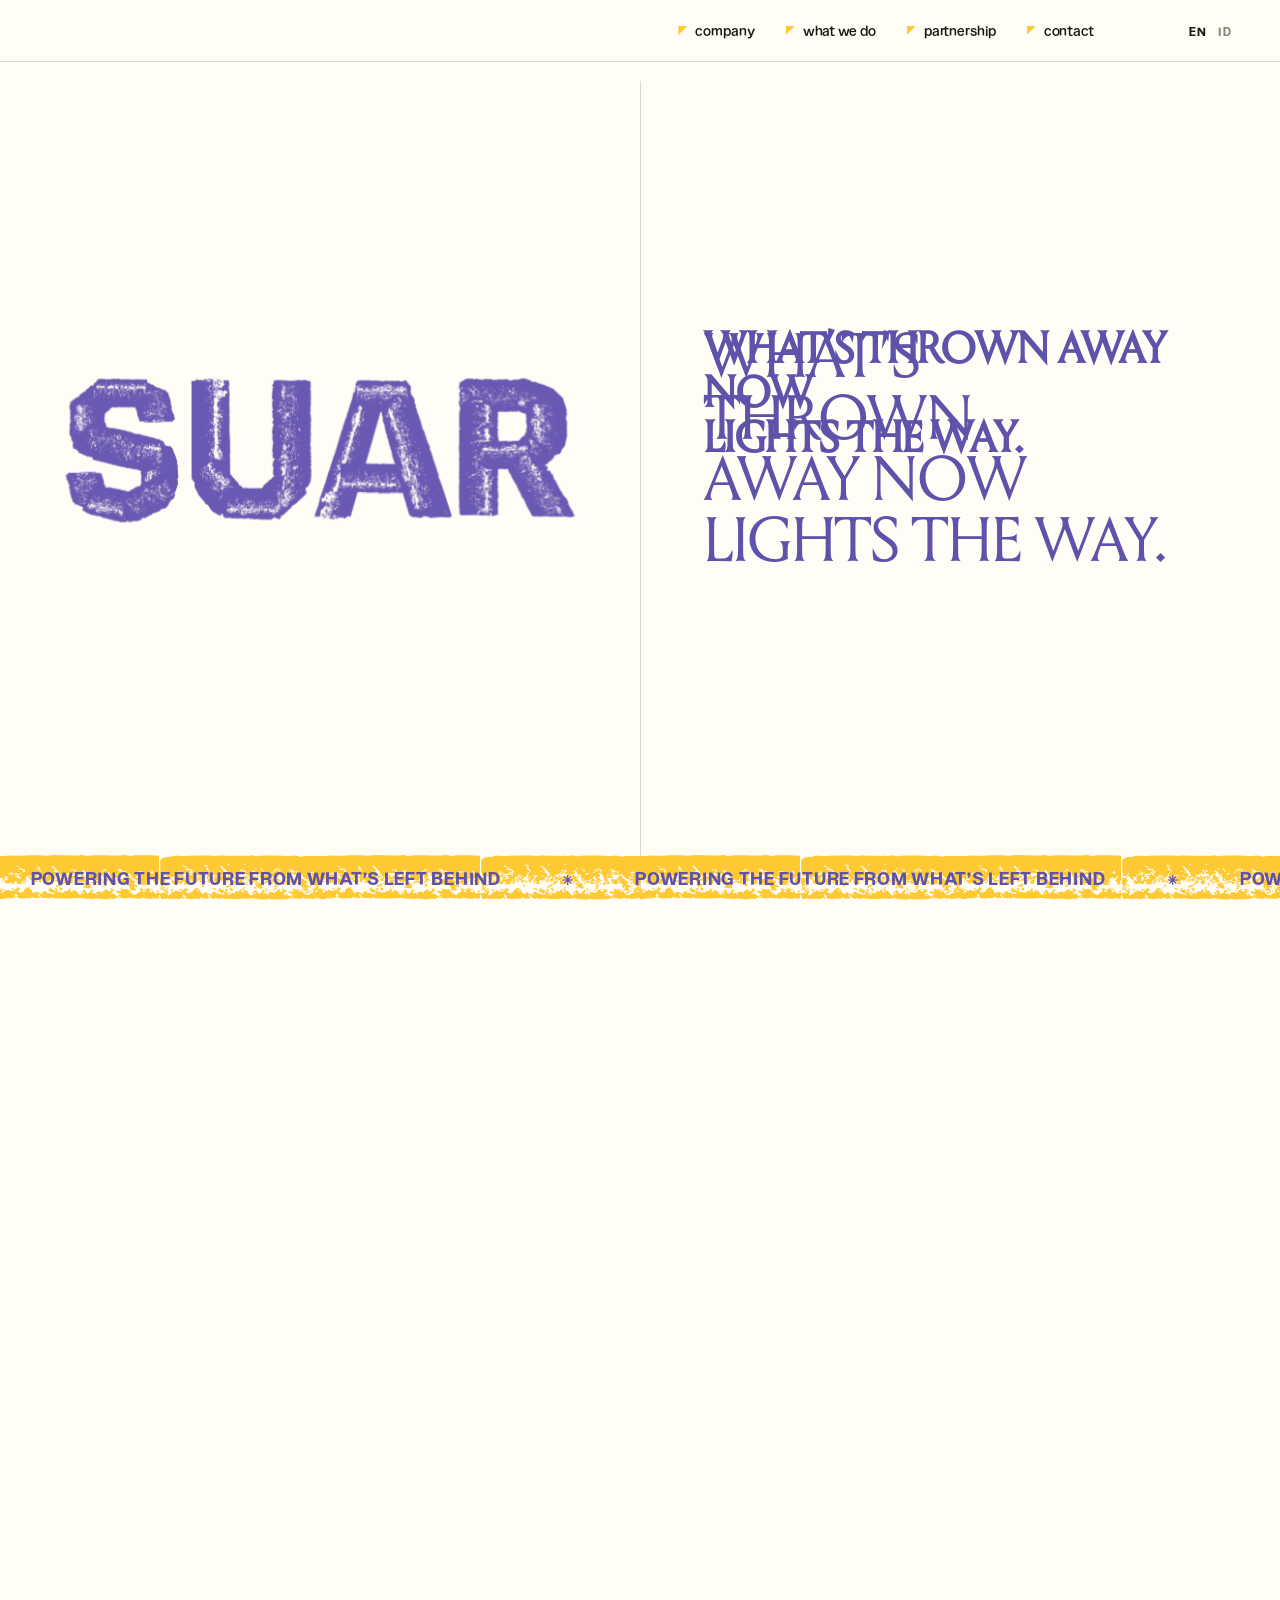
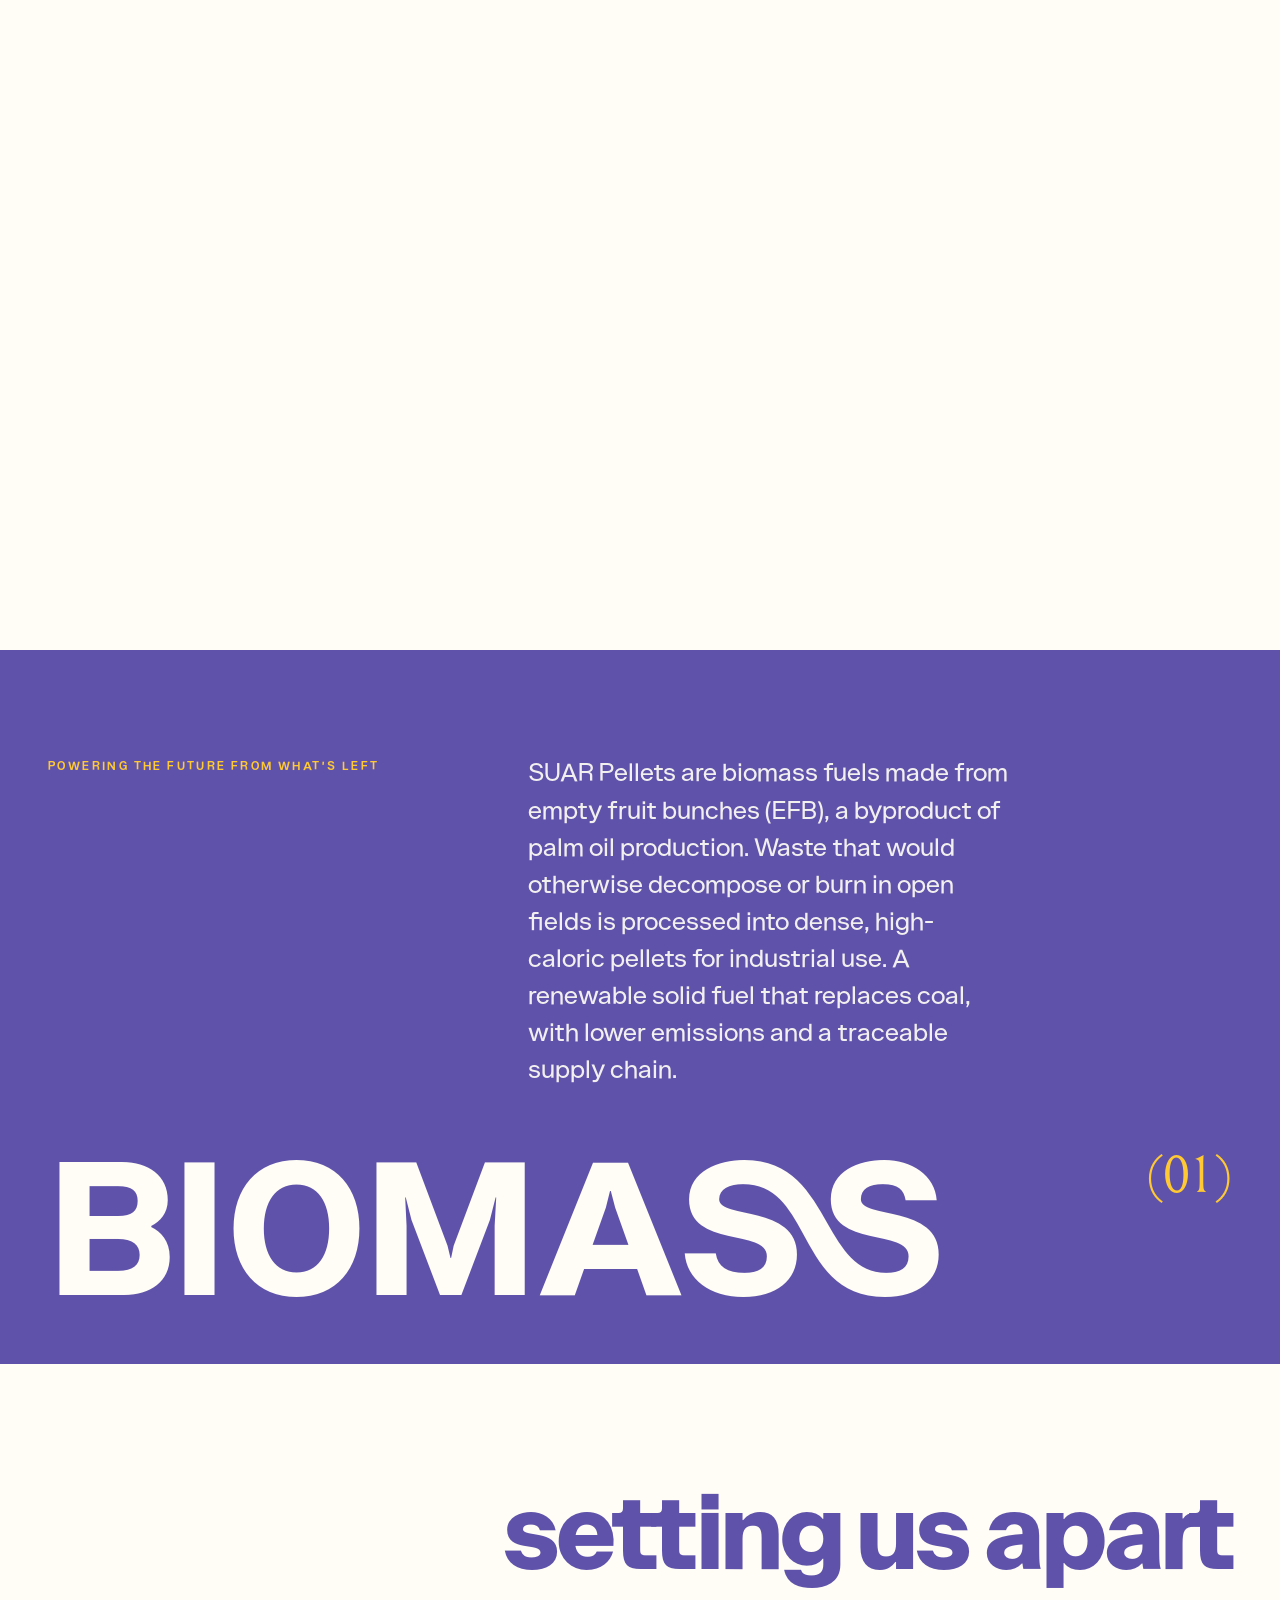
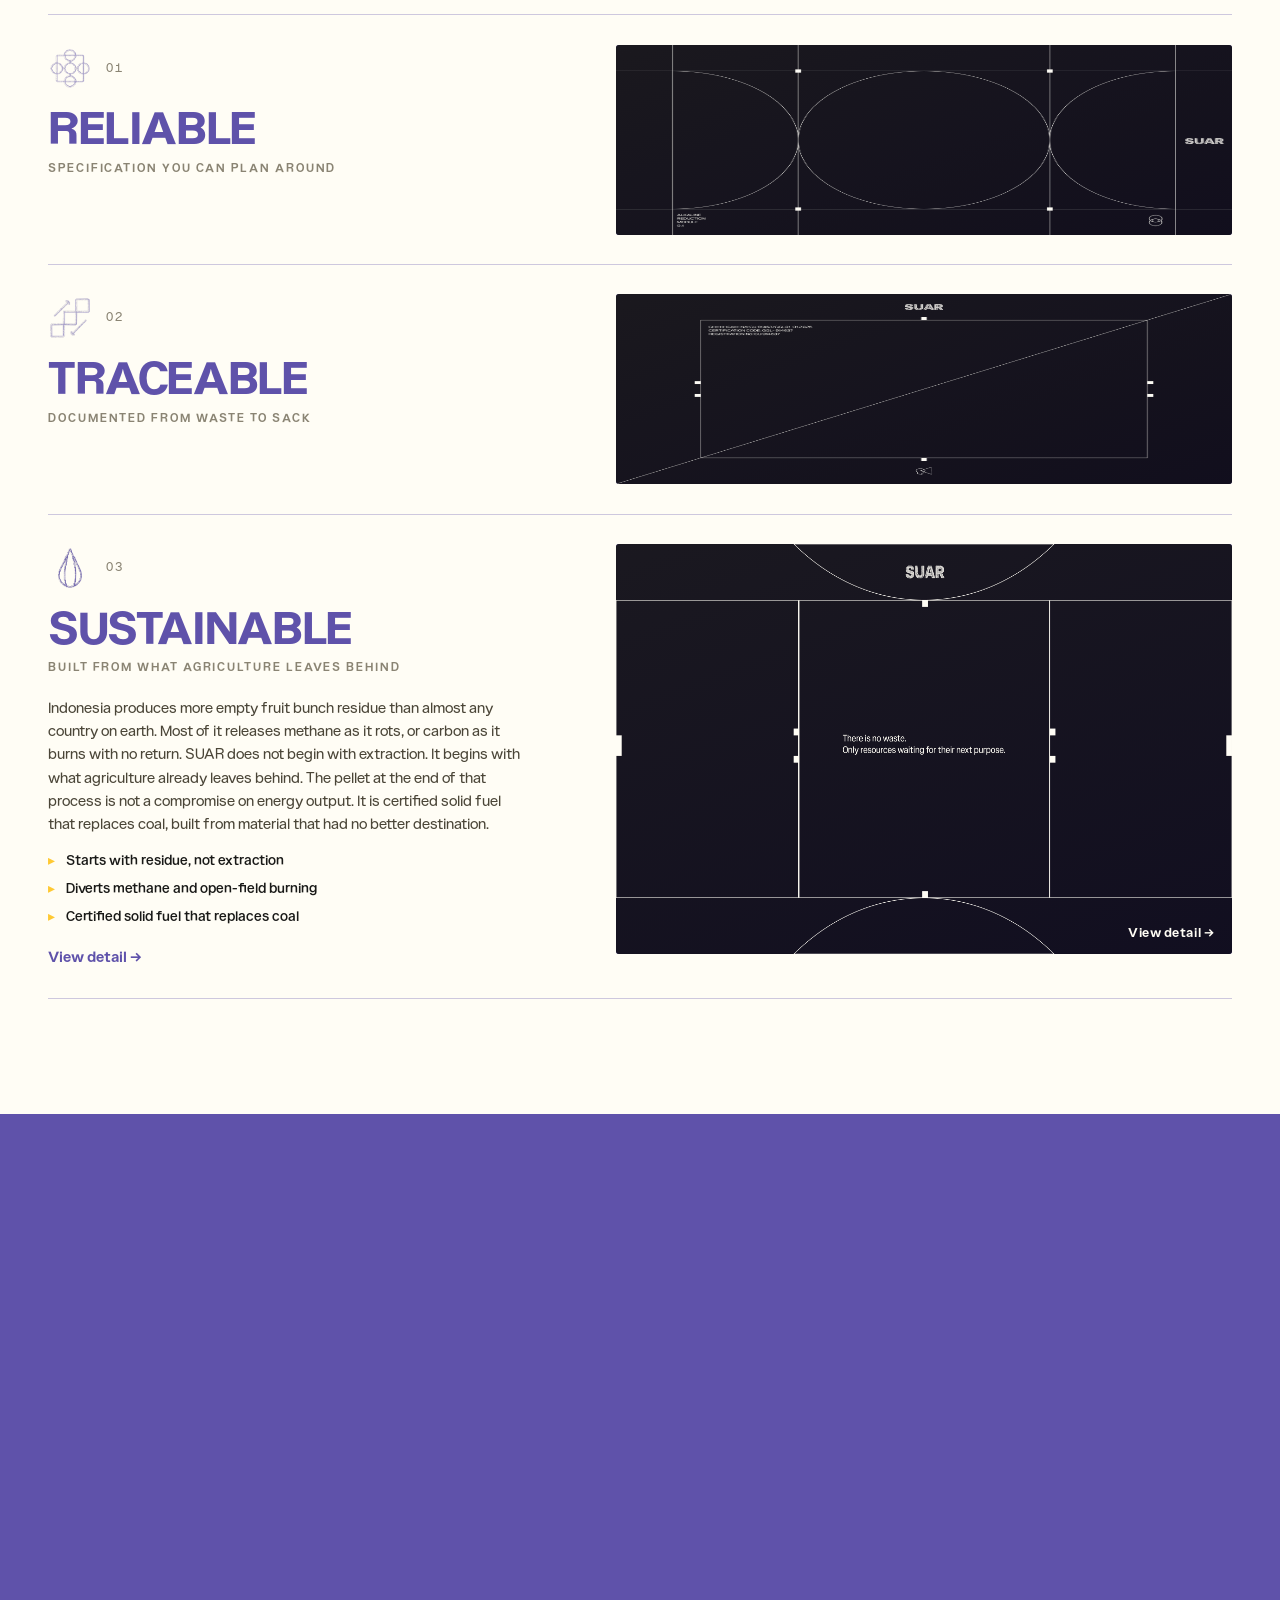
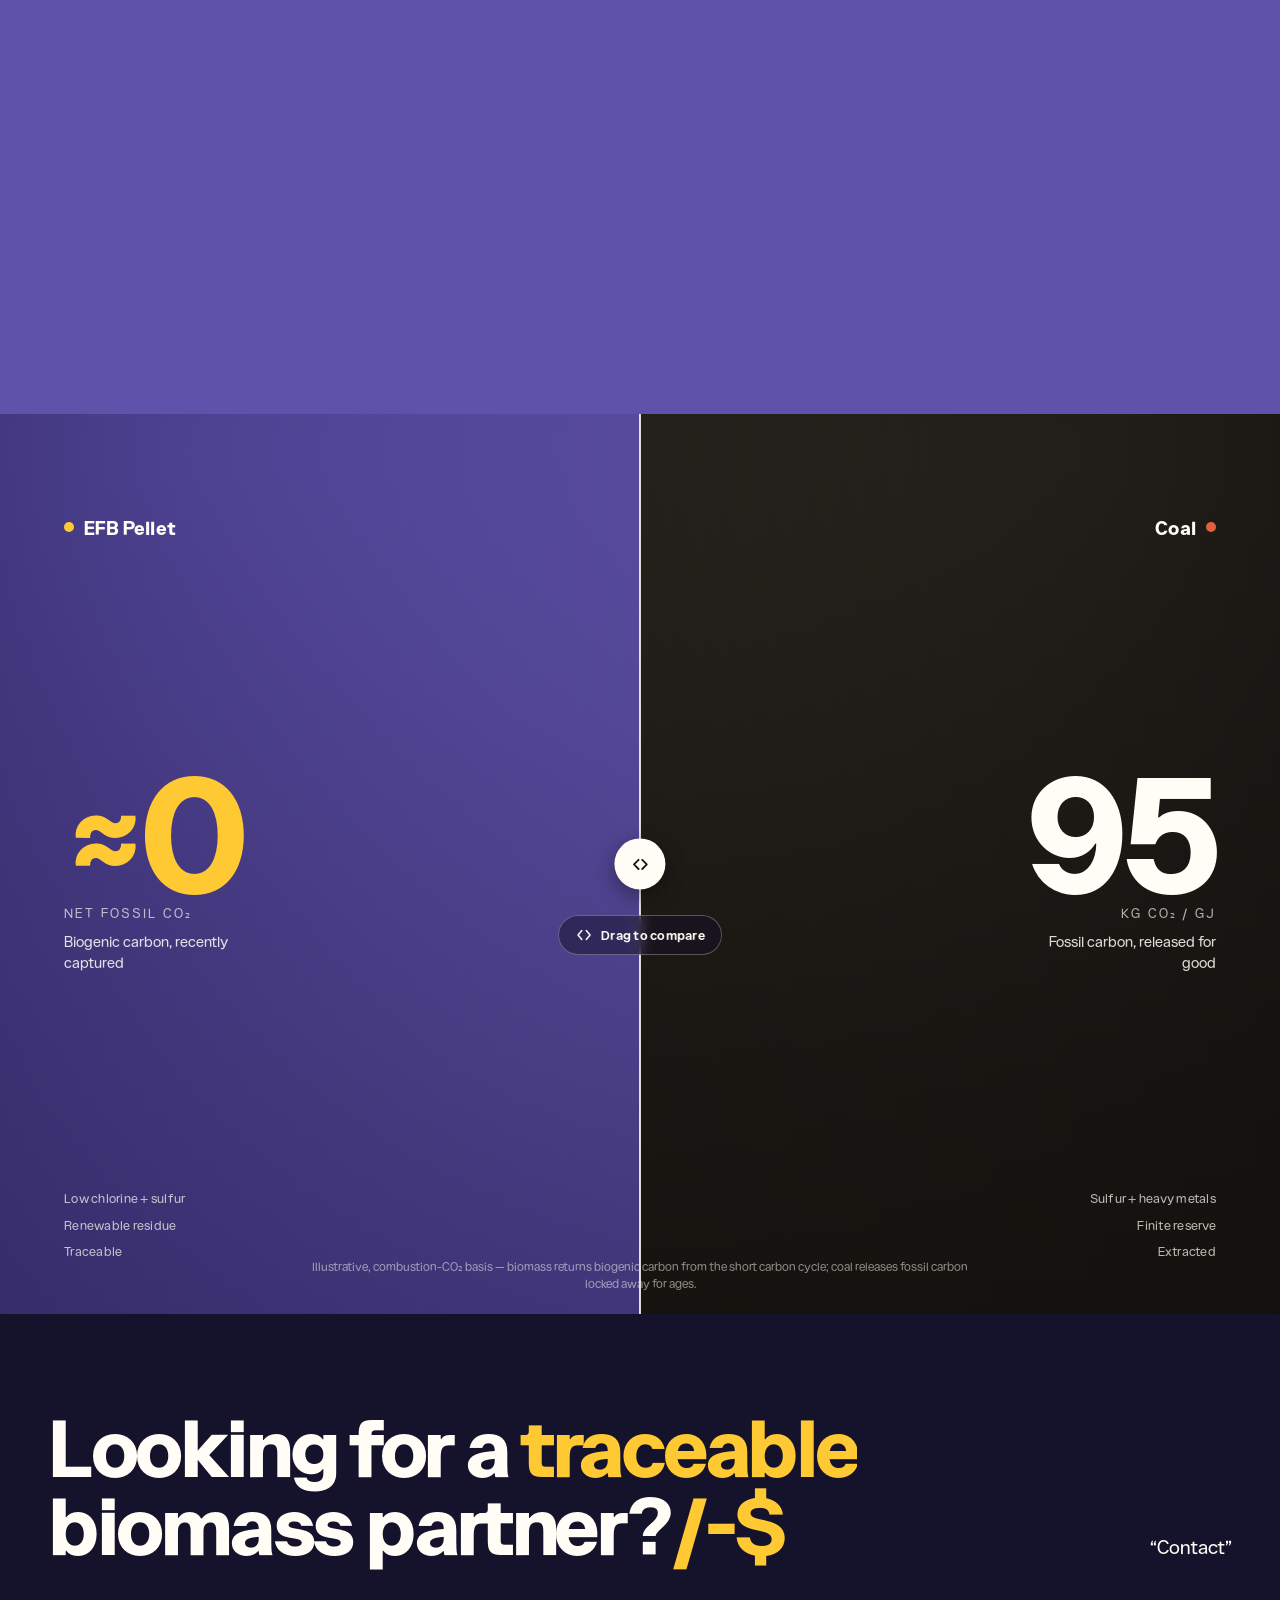
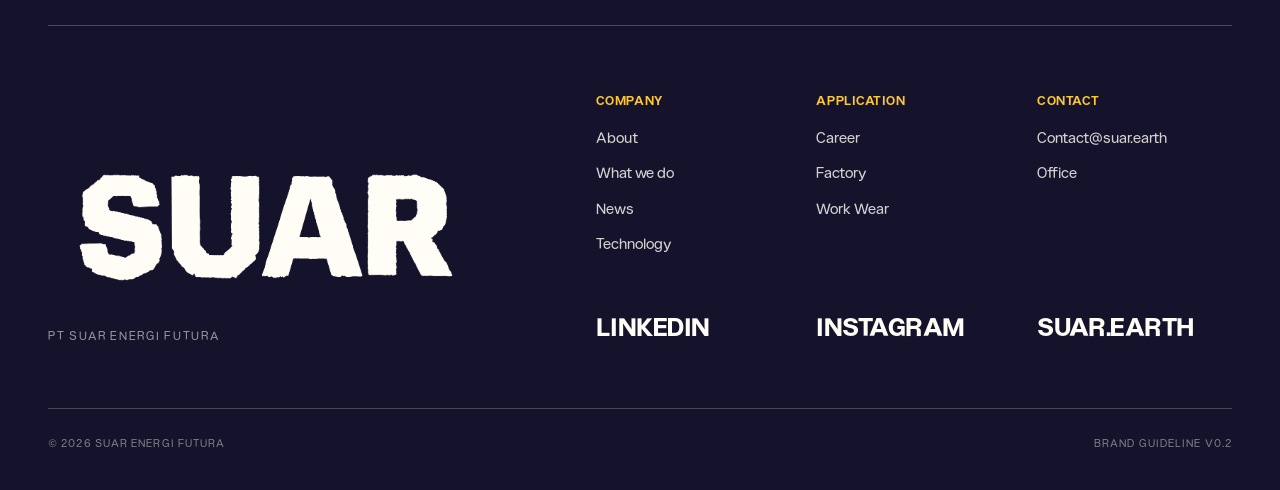
==== index.html @ 5dd324d6 "Browser tab: set all page titles to 'Energi Futura' (SUAR shown by favicon) Co-Authored-By: Claude O" ====
<!DOCTYPE html>
<html lang="en"><head>
<meta charset="utf-8">
<template id="__bundler_thumbnail" data-bg-color="#5F52AA">
  <svg viewBox="0 0 1200 800" xmlns="http://www.w3.org/2000/svg">
    <rect width="1200" height="800" fill="#5F52AA"/>
    <text x="600" y="430" font-family="Georgia, serif" font-size="150" font-weight="700" letter-spacing="-6" text-anchor="middle" fill="#FFFDF5">SUAR</text>
    <circle cx="600" cy="520" r="13" fill="#FFC933"/>
  </svg>
</template>
<meta name="viewport" content="width=device-width, initial-scale=1">
<title>Energi Futura</title>
<meta name="description" content="SUAR turns agricultural biomass residue into renewable pellet feedstock — lower-emission energy from empty fruit bunches.">
<link rel="canonical" href="https://suar.earth/">
<link rel="icon" type="image/png" href="logo-sg.png">
<meta property="og:type" content="website">
<meta property="og:site_name" content="SUAR Energi Futura">
<meta property="og:url" content="https://suar.earth/">
<meta property="og:title" content="SUAR Energi Futura — Powering the future from what's left">
<meta property="og:description" content="SUAR turns agricultural biomass residue into renewable pellet feedstock — lower-emission energy from empty fruit bunches.">
<meta property="og:image" content="https://suar.earth/hero-pellet.jpg">
<meta name="twitter:card" content="summary_large_image">
<meta name="twitter:title" content="SUAR Energi Futura — Powering the future from what's left">
<meta name="twitter:description" content="SUAR turns agricultural biomass residue into renewable pellet feedstock — lower-emission energy from empty fruit bunches.">
<meta name="twitter:image" content="https://suar.earth/hero-pellet.jpg">
<link rel="stylesheet" href="site.css">
<script type="application/ld+json">
{
  "@context": "https://schema.org",
  "@type": "Organization",
  "name": "SUAR Energi Futura",
  "legalName": "PT Suar Energi Futura",
  "url": "https://suar.earth/",
  "logo": "https://suar.earth/logo-sg.png",
  "description": "SUAR turns agricultural biomass residue — empty fruit bunches from palm oil production — into renewable, lower-emission solid biomass pellets that replace coal.",
  "email": "contact@suar.earth",
  "sameAs": [
    "https://www.instagram.com/suar_energi",
    "https://id.linkedin.com/company/suar-energi"
  ]
}
</script>
</head>
<body data-nav-page="index.html" class="loading reg-balanced atm-breeze">

<!-- ============ INTRO LOADER ============ -->
<div id="loader" class="loader">
  <div class="loader-mark"><img src="logo-bone.png" alt="SUAR"></div>
  <div class="loader-count"><span>0</span></div>
</div>

<!-- ============ NAV ============ -->
<nav class="nav">
  <a class="brand" href="index.html"><img class="brand-uv" src="logo-uv.png" alt="SUAR"><img class="brand-dark" src="logo-sg.png" alt=""></a>
  <div class="links">
    <a data-page="company.html" href="company.html"><span class="tick">▼</span><span class="lbl">company</span></a>
    <a data-page="what-we-do.html" href="what-we-do.html"><span class="tick">▼</span><span class="lbl">what we do</span></a>
    <a data-page="partnership.html" href="partnership.html"><span class="tick">▼</span><span class="lbl">partnership</span></a>
    <a data-page="contact.html" href="contact.html"><span class="tick">▼</span><span class="lbl">contact</span></a>
    <span class="lang">
      <button data-lang="en" class="active">EN</button>
      <button data-lang="id">ID</button>
    </span>
  </div>
</nav>

<!-- ============ HERO TRANSITION (scroll-driven Artboard1 → Artboard7) ============ -->
<!-- HeroTransition: tall scroll track; HeroStage is pinned and morphs via --p -->
<header class="hero-transition" id="hero-transition">
  <div class="hero-stage" id="hero-stage">

    <!-- SuarLogoBlock -->
    <div class="ht-logo"><img src="logo-hero.png" alt="SUAR"></div>

    <!-- vertical divider (Artboard 1) -->
    <div class="ht-divider" aria-hidden="true"></div>

    <!-- HeroHeadline · two variants cross-dissolve in place -->
    <div class="ht-headline louize">
      <div class="hh-open" aria-hidden="true">
        <span data-i18n-en="">What&rsquo;s<br>thrown<br>away now<br>lights the way.</span>
        <span data-i18n-id="">Yang<br>terbuang<br>kini menyalakan<br>jalan.</span>
      </div>
      <h1 class="hh-compact">
        <span data-i18n-en="">What&rsquo;s thrown away now<br>lights the way.</span>
        <span data-i18n-id="">Yang terbuang kini<br>menyalakan jalan.</span>
      </h1>
    </div>

    <!-- TickerMarquee · yellow strip (bottom → divider) -->
    <div class="ht-ticker" aria-hidden="true">
      <div class="ht-ticker-track">
        <span>Powering the future from what&rsquo;s left behind</span>
        <span>Powering the future from what&rsquo;s left behind</span>
        <span>Powering the future from what&rsquo;s left behind</span>
        <span>Powering the future from what&rsquo;s left behind</span>
      </div>
    </div>

    <!-- PelletImageReveal · rises from the bottom -->
    <div class="ht-image">
      <img src="hero-pellet.jpg" alt="SUAR biomass pellets made from empty fruit bunch">
    </div>

  </div>
</header>

<!-- ============ INTRO (UV) ============ -->
<section class="intro uv-bg" data-nav-dark="">
  <div class="wrap intro-grid">
    <div class="intro-eyebrow reveal">
      <span class="eyebrow" style="color:var(--sg)" data-i18n-en="">Powering the future from what's left</span>
      <span class="eyebrow" style="color:var(--sg)" data-i18n-id="">Dari yang tersisa, kami nyalakan masa depan</span>
    </div>
    <div class="intro-body reveal d1">
      <p data-i18n-en="">SUAR Pellets are biomass fuels made from empty fruit bunches (EFB), a byproduct of palm oil production. Waste that would otherwise decompose or burn in open fields is processed into dense, high-caloric pellets for industrial use. A renewable solid fuel that replaces coal, with lower emissions and a traceable supply chain.</p>
      <p data-i18n-id="">SUAR Pellet lahir dari tandan kosong kelapa sawit (EFB) — sisa panen yang biasa dibiarkan membusuk atau habis terbakar di ladang. Kami memadatkannya jadi pelet berkalori tinggi: bahan bakar terbarukan yang menggantikan batu bara, beremisi lebih rendah, dan bisa ditelusuri sampai ke asalnya.</p>
    </div>
  </div>
  <div class="wrap bigword-row">
    <div class="bigword clipword" style="color:var(--bn)"><span style="padding: 0px 0px 5px">BIOMASS</span></div>
    <div class="section-num" style="color:var(--sg);font-size:clamp(28px,4vw,56px)">(01)</div>
  </div>
</section>

<!-- ============ SETTING US APART (FeatureSection) ============ -->
<section class="section feature-section" id="setting-us-apart">
  <div class="wrap">
    <header class="fs-head reveal">
      <h2 class="fs-title"><span data-i18n-en="">setting us apart</span><span data-i18n-id="">yang membuat kami beda</span></h2>
    </header>
    <!-- FeatureRows are rendered from the FEATURES data array in feature-section.js -->
    <div class="fs-rows" id="fs-rows" role="list"></div>
  </div>
</section>
<!-- FeatureDetailPanel (#feature-detail) is injected into <body> by feature-section.js -->

<!-- ============ CAPACITY ============ -->
<section class="section capacity uv-bg" data-nav-dark="">
  <div class="wrap">
    <p class="cap-intro louize reveal">
      <span data-i18n-en="">Capacity, in practice — <span class="cat">90,000</span> tonnes of certified biomass pellets a year, designed to ramp steadily toward supply&#8209;chain partners and the demand ahead.</span>
      <span data-i18n-id="">Kapasitas, sebagaimana adanya — <span class="cat">90.000</span> ton pelet biomassa bersertifikat tiap tahun, dirancang tumbuh perlahan bersama mitra dan permintaan yang menanti di depan.</span>
    </p>

    <div class="cap-selector reveal d1" id="cap-selector" role="tablist" aria-label="Production facility"></div>
  </div>
</section>

<!-- ============ CARBON COMPARISON · coal vs EFB pellet ============ -->
<section class="emission" id="emission" data-nav-dark="">
    <div class="em-compare" id="em-compare" role="slider" tabindex="0"
         aria-label="Coal versus EFB pellet carbon emissions" aria-valuemin="0" aria-valuemax="100" aria-valuenow="50">
      <!-- BEFORE · coal (base layer, content hugs the right) -->
      <div class="ec-before">
        <div class="ec-panel ec-coal">
          <video class="ec-video" src="videos/coal.mp4" autoplay muted loop playsinline preload="metadata" aria-hidden="true"></video>
          <div class="ec-fuel"><span class="ec-dot"></span><span data-i18n-en="">Coal</span><span data-i18n-id="">Batu Bara</span></div>
          <div class="ec-metric">
            <div class="ec-num cat">95</div>
            <div class="ec-unit mono">kg CO&#8322; / GJ</div>
            <div class="ec-cap"><span data-i18n-en="">Fossil carbon, released for good</span><span data-i18n-id="">Karbon fosil, sekali lepas tak kembali</span></div>
          </div>
          <ul class="ec-tags">
            <li data-i18n-en="">Sulfur + heavy metals</li><li data-i18n-id="">Belerang + logam berat</li>
            <li data-i18n-en="">Finite reserve</li><li data-i18n-id="">Cadangan terbatas</li>
            <li data-i18n-en="">Extracted</li><li data-i18n-id="">Ditambang</li>
          </ul>
        </div>
      </div>

      <!-- AFTER · EFB pellet (clipped to the left, content hugs the left) -->
      <div class="ec-after">
        <div class="ec-panel ec-efb">
          <video class="ec-video" src="videos/efb.mp4" autoplay muted loop playsinline preload="metadata" aria-hidden="true"></video>
          <div class="ec-fuel"><span class="ec-dot"></span><span data-i18n-en="">EFB Pellet</span><span data-i18n-id="">Pelet TKKS</span></div>
          <div class="ec-metric">
            <div class="ec-num cat">&asymp;0</div>
            <div class="ec-unit mono"><span data-i18n-en="">net fossil CO&#8322;</span><span data-i18n-id="">CO&#8322; fosil neto</span></div>
            <div class="ec-cap"><span data-i18n-en="">Biogenic carbon, recently captured</span><span data-i18n-id="">Karbon biogenik, baru dipinjam dari udara</span></div>
          </div>
          <ul class="ec-tags">
            <li data-i18n-en="">Low chlorine + sulfur</li><li data-i18n-id="">Klorin + belerang rendah</li>
            <li data-i18n-en="">Renewable residue</li><li data-i18n-id="">Residu terbarukan</li>
            <li data-i18n-en="">Traceable</li><li data-i18n-id="">Terlacak</li>
          </ul>
        </div>
      </div>

      <!-- divider + knob -->
      <div class="ec-handle" aria-hidden="true">
        <div class="ec-knob">
          <svg width="22" height="22" viewBox="0 0 24 24" fill="none" stroke="currentColor" stroke-width="2" stroke-linecap="round" stroke-linejoin="round">
            <polyline points="10 7 5 12 10 17"></polyline><polyline points="14 7 19 12 14 17"></polyline>
          </svg>
        </div>
      </div>

      <div class="ec-hint" aria-hidden="true">
        <svg width="18" height="18" viewBox="0 0 24 24" fill="none" stroke="currentColor" stroke-width="2" stroke-linecap="round" stroke-linejoin="round"><polyline points="9 6 4 12 9 18"></polyline><polyline points="15 6 20 12 15 18"></polyline></svg>
        <span data-i18n-en="">Drag to compare</span><span data-i18n-id="">Geser untuk membandingkan</span>
      </div>

      <p class="ec-note">
        <span data-i18n-en="">Illustrative, combustion-CO&#8322; basis — biomass returns biogenic carbon from the short carbon cycle; coal releases fossil carbon locked away for ages.</span>
        <span data-i18n-id="">Ilustratif, basis CO&#8322; pembakaran — biomassa melepas karbon biogenik dari siklus karbon pendek; batu bara melepas karbon fosil yang tersimpan jutaan tahun.</span>
      </p>
    </div>
</section>

<!-- ============ FOOTER ============ -->
<footer class="footer" data-nav-dark="">
  <div class="footer-inner">
    <div class="footer-cta">
      <h2 class="fc-head">
        <span data-i18n-en="">Looking for a <span class="fc-rotate" data-words="reliable, traceable, sustainable, consistent, certified">reliable</span><br>biomass partner?<span class="fc-glyph">/-$</span></span>
        <span data-i18n-id="">Mencari mitra biomassa<br>yang <span class="fc-rotate" data-words="andal, terlacak, lestari, konsisten, tepat">andal</span>?<span class="fc-glyph">/-$</span></span>
      </h2>
      <a class="fc-contact" href="contact.html">&ldquo;Contact&rdquo;</a>
    </div>

    <div class="footer-main">
      <div class="fm-brand">
        <img src="logo-bone.png" alt="SUAR">
        <span class="fm-sub">PT SUAR ENERGI FUTURA</span>
      </div>
      <div class="fm-right">
        <div class="fm-cols">
          <div class="fm-col">
            <h4 data-i18n-en="">Company</h4><h4 data-i18n-id="">Perusahaan</h4>
            <a href="company.html">About</a>
            <a href="what-we-do.html">What we do</a>
            <a href="news.html">News</a>
            <a href="#">Technology</a>
          </div>
          <div class="fm-col">
            <h4 data-i18n-en="">Application</h4><h4 data-i18n-id="">Aplikasi</h4>
            <a href="#">Career</a>
            <a href="#">Factory</a>
            <a href="#">Work Wear</a>
          </div>
          <div class="fm-col">
            <h4 data-i18n-en="">Contact</h4><h4 data-i18n-id="">Kontak</h4>
            <a href="mailto:contact@suar.earth">Contact@suar.earth</a>
            <a href="contact.html">Office</a>
          </div>
        </div>
        <div class="footer-social">
          <a href="https://id.linkedin.com/company/suar-energi" target="_blank" rel="noopener">LINKEDIN</a>
          <a href="https://www.instagram.com/suar_energi" target="_blank" rel="noopener">INSTAGRAM</a>
          <a href="https://suar.earth" target="_blank" rel="noopener">SUAR.EARTH</a>
        </div>
      </div>
    </div>

    <div class="footer-bottom">
      <span>© 2026 SUAR Energi Futura</span>
      <span>Brand Guideline v0.2</span>
    </div>
  </div>
</footer>

<script src="web-home.js"></script>
<script src="atoll-fx.js"></script>
<script src="hero-transition.js"></script>
<script src="feature-section.js"></script>
<script src="capacity-selector.js"></script>
<script src="emission-compare.js"></script>
<!-- design-tool "Tweaks" editing panel (React/Babel + *.jsx) removed for the standalone
     site preview: it is claude.ai/design editor chrome, not part of the website. Its
     default state (reg-balanced / atm-breeze / --sg Sun Glow) is baked into site.css
     :root and the body class above, so the page renders identically without it. -->

<style>
/* ===== HOME-specific ===== */
/* ===== TWEAK HOOKS — Editorial Register / Accent Climate / Atmosphere ===== */
.bigword { font-size:calc(clamp(64px,15vw,260px) * var(--bigword-scale,1)); }
.brush-band { animation-duration:var(--band-dur,30s); }
.band-track { animation-duration:var(--bandtext-dur,28s); }
/* Register: how assertive the page reads */
body.reg-quiet    { --grid-alpha:.018; --bigword-scale:.66; }
body.reg-balanced { --grid-alpha:.055; --bigword-scale:1; }
body.reg-bold     { --grid-alpha:.12;  --bigword-scale:1.32; }
body.reg-quiet .brush-band { height:clamp(20px,2.4vw,30px); opacity:.5; }
body.reg-quiet .band-track { opacity:0; }
body.reg-bold  .brush-band { height:clamp(48px,6vw,82px); }
body.reg-bold  .band-track span { font-size:clamp(20px,2.4vw,30px); }
body.reg-quiet .intro { padding-top:clamp(80px,11vw,170px); padding-bottom:clamp(56px,7vw,100px); }
body.reg-bold  .intro-body p { font-weight:500; }
body.reg-bold  .diff-k h3 { font-size:clamp(28px,3.2vw,46px); }
/* Atmosphere: motion stillness vs flow */
body.atm-still   { --marq-dur:0s; --band-dur:0s; --bandtext-dur:0s; --reveal-dur:.45s; }
body.atm-still .brush-band, body.atm-still .band-track, body.atm-still .marquee-track, body.atm-still .pi-dot { animation-play-state:paused; }
body.atm-breeze  { --marq-dur:32s; --band-dur:30s; --bandtext-dur:28s; --reveal-dur:.8s; }
body.atm-flowing { --marq-dur:15s; --band-dur:14s; --bandtext-dur:13s; --reveal-dur:1.15s; }
/* moving quote band */
.quote-marquee { border-bottom:none; }
.quote-marquee .marquee-track { gap:0; padding:18px 0; }
.quote-marquee .marquee-track span { font-family:"Catalogue",sans-serif; font-weight:700; font-size:clamp(22px,3.2vw,44px); letter-spacing:-.01em; text-transform:uppercase; color:var(--uv); }
.quote-marquee .marquee-track span::after { content:"✳"; margin:0 clamp(28px,4vw,60px); color:var(--sg); font-size:.6em; vertical-align:middle; }
/* UV brush band divider */
.brush-band { position:relative; height:clamp(34px,4.2vw,56px); background:url("brush-tile.svg") repeat-x center/auto 100%; border-bottom:1px solid var(--hair); animation:brush-drift 30s linear infinite; overflow:hidden; }
@keyframes brush-drift { to { background-position-x:-378px; } }
.band-track { position:absolute; inset:0; display:flex; align-items:center; gap:0; white-space:nowrap; width:max-content; animation:band-rev 28s linear infinite; }
.band-track span { font-family:"Catalogue",sans-serif; font-weight:700; font-size:clamp(16px,1.8vw,22px); letter-spacing:.04em; text-transform:uppercase; color:var(--uv); }
.band-track span::after { content:"✳"; margin:0 clamp(18px,2.4vw,34px); color:var(--uv); font-size:.7em; vertical-align:middle; }
@keyframes band-rev { from { transform:translateX(-50%); } to { transform:translateX(0); } }
@media (prefers-reduced-motion:reduce){ .brush-band, .band-track{ animation:none; } }
/* ===== HERO TRANSITION (scroll-driven Artboard1 → Artboard7) =====
   One pinned stage; all elements morph via the single --p variable (0..1),
   interpolated in CSS calc(). Element layout is anchored to the Artboard-7
   geometry as a base, then offset back toward Artboard-1 by (1 - p). */
.hero-transition { position:relative; height:250vh; background:var(--bn); --p:0; }
.hero-stage { position:sticky; top:0; height:100vh; overflow:hidden; background:var(--bn); }

/* SuarLogoBlock — AB1: centred in left half · AB7: up + smaller, top-left */
.ht-logo { position:absolute; left:0; top:0; width:50vw; height:100vh; display:flex; align-items:center; justify-content:center;
  padding:0 clamp(36px,5vw,90px);
  transform:translateY(calc(-26vh * var(--p))) scale(calc(1 - 0.40 * var(--p)));
  transform-origin:center top; will-change:transform; }
.ht-logo img { width:100%; height:auto; max-height:46vh; object-fit:contain; display:block; }

/* vertical divider — fades as the ticker takes the dividing role */
.ht-divider { position:absolute; left:50vw; top:clamp(64px,9vh,120px); bottom:0; width:1px; background:var(--hair);
  opacity:calc(1 - var(--p)); }

/* HeroHeadline — right column; two variants cross-dissolve in place */
.ht-headline { position:absolute; left:50vw; right:0; top:0; height:100vh;
  display:grid; align-content:center; padding:0 clamp(36px,5vw,72px);
  color:var(--uv); text-transform:uppercase; letter-spacing:-.01em;
  transform:translateY(calc(-22vh * var(--p))); will-change:transform; }
.ht-headline .hh-open, .ht-headline .hh-compact { grid-area:1/1; margin:0; align-self:start; justify-self:start; }   /* overlay both variants from a shared top-left origin */
.hh-open { font-size:clamp(34px,4.9vw,80px); line-height:.98; opacity:clamp(0, (0.55 - var(--p)) / 0.22, 1); }
.hh-compact { font-size:clamp(26px,3.4vw,52px); line-height:1.02; opacity:clamp(0, (var(--p) - 0.34) / 0.22, 1); }

/* TickerMarquee — AB1 bottom · AB7 ~34vh divider; rises with (1-p) */
/* previous design: running text ABOVE the Sun Glow brush iconography */
.ht-ticker { position:absolute; left:0; right:0; top:34vh; height:clamp(40px,5vh,60px); z-index:4;
  background:url("brush-tile.svg") repeat-x center/auto 100%; display:flex; align-items:center; overflow:hidden;
  animation:brush-drift 30s linear infinite;
  transform:translateY(calc((100vh - 34vh - clamp(40px,5vh,60px)) * (1 - var(--p)))); will-change:transform; }
.ht-ticker-track { display:flex; white-space:nowrap; width:max-content; animation:ht-march 26s linear infinite reverse; }   /* runs opposite to the brush drift */
.ht-ticker-track span { font-family:"Catalogue",sans-serif; font-weight:700; font-size:clamp(13px,1.5vw,18px); letter-spacing:.04em; text-transform:uppercase; color:var(--uv); padding:0 clamp(20px,2.4vw,40px); }
.ht-ticker-track span::after { content:"✳"; margin-left:clamp(40px,4.8vw,80px); color:var(--uv); font-size:.7em; vertical-align:middle; }
@keyframes ht-march { from{ transform:translateX(0); } to{ transform:translateX(-50%); } }

/* PelletImageReveal — fills the lower section, clip-reveals from the bottom */
.ht-image { position:absolute; left:0; right:0; bottom:0; top:calc(34vh + clamp(40px,5vh,60px)); overflow:hidden; background:#d8d2c2;
  clip-path:inset(calc(100% * (1 - var(--p))) 0 0 0); will-change:clip-path; }
.ht-image img { width:100%; height:100%; object-fit:cover; display:block;
  transform:translateY(calc(34px * (1 - var(--p)))) scale(1.04); }

@media (prefers-reduced-motion:reduce){
  .ht-ticker, .ht-ticker-track { animation:none; }
}

.intro { padding:clamp(56px,8vw,120px) 0 clamp(40px,5vw,72px); }
.intro-grid { display:grid; grid-template-columns:1fr 1.6fr; gap:40px; align-items:start; }
.intro-body p { font-size:clamp(18px,2vw,27px); line-height:1.45; font-weight:400; color:rgba(255,253,245,.92); max-width:30ch; }
.intro-body p[data-i18n-id] { max-width:34ch; }
.bigword-row { display:flex; align-items:flex-start; justify-content:space-between; margin-top:clamp(24px,4vw,60px); }

/* ===== SETTING US APART — FeatureSection (scroll-driven rows + detail) ===== */
.feature-section { position:relative; }
.fs-head { display:flex; justify-content:flex-end; margin-bottom:clamp(22px,3.4vw,54px); }
.fs-title { font-family:"Catalogue",sans-serif; font-weight:700; font-size:clamp(40px,8.5vw,140px); line-height:.84; letter-spacing:-.045em; color:var(--uv); text-align:right; text-transform:lowercase; }

.fs-rows { display:flex; flex-direction:column; border-top:1px solid rgba(95,82,170,.30); }
.feature-row { display:grid; grid-template-columns:minmax(0,1fr) clamp(300px,52%,760px); gap:clamp(24px,4vw,60px); align-items:start; border-bottom:1px solid rgba(95,82,170,.30); padding:clamp(20px,2.3vw,32px) 0; cursor:pointer; transition:padding .55s var(--ease); }
.fr-left { display:flex; flex-direction:column; min-width:0; }
.fr-head { display:flex; align-items:center; gap:14px; margin-bottom:clamp(10px,1.2vw,18px); }
.fr-icon { width:clamp(38px,3.4vw,54px); height:auto; flex:none; opacity:.55; transform:translateY(2px); transition:opacity .5s var(--ease), width .5s var(--ease); }
.feature-row.active .fr-icon { opacity:1; }
.feature-no { font-size:13px; letter-spacing:.2em; color:var(--ink-faint); }
.feature-title { font-family:"Catalogue",sans-serif; font-weight:700; font-size:clamp(28px,3.6vw,58px); line-height:.96; letter-spacing:-.03em; color:var(--uv); text-transform:uppercase; transition:transform .5s var(--ease); }
.fr-cat { font-size:12px; font-weight:600; letter-spacing:.16em; text-transform:uppercase; color:var(--ink-faint); margin-top:10px; }
.fr-context { display:grid; grid-template-rows:0fr; opacity:0; transition:grid-template-rows .55s var(--ease), opacity .45s var(--ease), margin .5s var(--ease); }
.fr-context-inner { overflow:hidden; min-height:0; }
.feature-row.active .fr-context { grid-template-rows:1fr; opacity:1; margin-top:clamp(16px,1.6vw,24px); }
.fr-context p { font-size:clamp(15px,1.1vw,18px); line-height:1.55; color:var(--ink-soft); max-width:48ch; margin-bottom:14px; }
.fr-context ul { list-style:none; display:flex; flex-direction:column; gap:7px; margin-bottom:18px; }
.fr-context li { position:relative; padding-left:18px; font-size:14px; font-weight:500; color:var(--bk); }
.fr-context li::before { content:"▸"; position:absolute; left:0; color:var(--sg); }
.fr-open { display:inline-flex; align-items:center; gap:8px; font-family:"Catalogue"; font-weight:600; font-size:15px; color:var(--uv); background:none; border:none; padding:0; cursor:pointer; }
.fr-open:hover { color:var(--bk); }

.feature-visual-tab { appearance:none; border:none; margin:0; padding:0; cursor:pointer; position:relative; width:100%; display:block; background:var(--uv); border-radius:3px; overflow:hidden; height:clamp(116px,15vw,190px); transition:height .6s var(--ease), filter .45s var(--ease); }
.feature-visual-tab .fvt-img { position:absolute; inset:0; width:100%; height:100%; object-fit:cover; display:block; }
.feature-visual-tab::after { content:""; position:absolute; inset:0; background:linear-gradient(160deg,rgba(255,255,255,.05),rgba(25,20,60,.30)); pointer-events:none; }
.feature-visual-tab .fvt-no { position:absolute; left:clamp(16px,1.5vw,26px); top:clamp(10px,1.1vw,18px); z-index:1; font-family:"Catalogue",sans-serif; font-weight:700; font-size:clamp(30px,3vw,56px); color:rgba(255,253,245,.24); letter-spacing:-.03em; }
.feature-visual-tab .fvt-cue { position:absolute; right:clamp(14px,1.4vw,22px); bottom:clamp(12px,1.2vw,18px); z-index:1; font-family:"Catalogue"; font-weight:600; font-size:13px; letter-spacing:.04em; color:var(--bn); opacity:0; transform:translateY(6px); transition:opacity .4s, transform .4s var(--ease); }
.feature-row.active .feature-visual-tab { height:clamp(230px,32vw,420px); }
.feature-row.active .feature-visual-tab .fvt-cue { opacity:1; transform:none; }
.feature-row:not(.active) .feature-visual-tab { filter:saturate(.82) brightness(.99); }
/* motion video fill + SUAR certification frame overlay (Traceable) */
.feature-visual-tab .fvt-video { position:absolute; inset:0; width:100%; height:100%; object-fit:cover; display:block; background:#0e0c14; }
.feature-visual-tab.has-video { background:#0e0c14; }
.fvt-frameimg { position:absolute; inset:0; width:100%; height:100%; object-fit:fill; z-index:2; pointer-events:none; }
.feature-row:not(.active):hover .feature-title { transform:translateX(6px); }

/* ----- FeatureDetailPanel (fixed overlay) ----- */
html.detail-open, html.detail-open body { overflow:hidden; }
.feature-detail { position:fixed; inset:0; z-index:4000; background:var(--bn); overflow-y:auto; -webkit-overflow-scrolling:touch; opacity:0; visibility:hidden; transition:opacity .4s var(--ease), visibility .4s; }
.feature-detail.open { opacity:1; visibility:visible; }
.fd-bar { position:sticky; top:0; z-index:2; display:flex; align-items:center; justify-content:space-between; gap:16px; padding:14px clamp(24px,4vw,64px); background:rgba(255,253,245,.92); -webkit-backdrop-filter:blur(10px); backdrop-filter:blur(10px); border-bottom:1px solid rgba(95,82,170,.30); }
.fd-back { display:inline-flex; align-items:center; gap:10px; font-family:"Catalogue"; font-weight:600; font-size:15px; color:var(--uv); background:none; border:none; cursor:pointer; }
.fd-back:hover { color:var(--bk); }
.fd-close { font-family:"Catalogue"; font-weight:600; font-size:13px; letter-spacing:.04em; color:var(--ink-soft); background:none; border:1px solid var(--hair); border-radius:100px; padding:8px 16px; cursor:pointer; }
.fd-close:hover { border-color:var(--uv); color:var(--uv); }
.fd-body { max-width:var(--maxw); margin:0 auto; padding:clamp(30px,5vw,68px) clamp(24px,4vw,64px) clamp(60px,8vw,120px); }
.fd-eyebrow { display:block; font-size:13px; font-weight:600; letter-spacing:.2em; text-transform:uppercase; color:var(--ink-faint); }
.fd-icon { display:block; width:clamp(56px,6vw,88px); height:auto; margin:18px 0 4px; }
.fd-title { font-family:"Catalogue",sans-serif; font-weight:700; font-size:clamp(40px,7vw,110px); line-height:.9; letter-spacing:-.04em; color:var(--uv); text-transform:uppercase; margin:12px 0 clamp(26px,4vw,50px); }
.fd-hero { width:100%; aspect-ratio:16/9; background:var(--uv); border-radius:4px; overflow:hidden; position:relative; margin-bottom:clamp(30px,5vw,60px); display:flex; align-items:center; justify-content:center; }
.fd-hero img { position:absolute; inset:0; width:100%; height:100%; object-fit:cover; }
.fd-hero .fd-hero-no { font-family:"Catalogue",sans-serif; font-weight:700; font-size:clamp(80px,16vw,260px); color:rgba(255,253,245,.18); letter-spacing:-.04em; }
.fd-grid { display:grid; grid-template-columns:1.4fr 1fr; gap:clamp(30px,5vw,72px); align-items:start; }
.fd-lead { font-family:"Louize Display",Georgia,serif; font-weight:400; font-size:clamp(22px,2.4vw,34px); line-height:1.3; color:var(--bk); margin-bottom:22px; }
.fd-text p { font-size:clamp(15px,1.15vw,18px); line-height:1.6; color:var(--ink-soft); margin-bottom:16px; }
.fd-points { list-style:none; border-top:1px solid rgba(95,82,170,.3); }
.fd-points li { display:flex; gap:14px; padding:15px 0; border-bottom:1px solid rgba(95,82,170,.18); font-size:15px; color:var(--bk); }
.fd-points li .pn { color:var(--sg); font-weight:700; font-feature-settings:"tnum"; }
.fd-gallery { display:grid; grid-template-columns:repeat(3,1fr); gap:14px; margin-top:clamp(38px,5vw,72px); }
.fd-gallery .gph { aspect-ratio:4/3; background:var(--uv); border-radius:3px; opacity:.92; }
@media (prefers-reduced-motion:reduce){ .feature-row,.feature-visual-tab,.fr-context,.feature-title,.feature-detail{ transition:none; } }

/* ----- Capacity · full-page: serif intro + flat interactive column accordion ----- */
.capacity { min-height:100svh; padding:0; display:flex; align-items:stretch; }
.capacity > .wrap { display:flex; flex-direction:column; justify-content:center; width:100%;
  padding-top:calc(var(--nav-h) + clamp(24px,4vh,56px)); padding-bottom:clamp(32px,5vh,64px); }
.cap-intro { font-family:"Louize Display","Louize",Georgia,serif; font-weight:400; font-size:clamp(22px,2.9vw,42px); line-height:1.32; letter-spacing:-.01em; color:var(--bn); max-width:30ch; margin-bottom:clamp(28px,4vh,56px); }
.cap-intro .cat { font-family:"Catalogue",sans-serif; font-weight:700; color:var(--sg); letter-spacing:-.02em; font-feature-settings:"liga" 1,"dlig" 1,"clig" 1,"calt" 1; }

.cap-selector { display:flex; gap:0; width:100%; flex:1 1 auto; height:auto; min-height:clamp(340px,50vh,580px); align-items:stretch; border-top:1px solid var(--hair-bn); }
.cap-opt {
  position:relative; flex:1 1 0%; min-width:0; overflow:hidden; isolation:isolate;
  border:0; border-left:1px solid var(--hair-bn); background:transparent; cursor:pointer;
  padding:clamp(22px,2.2vw,38px); color:var(--bn); text-align:left;
  opacity:0; transform:translateY(26px);
  transition:flex-grow .7s var(--ease), opacity .6s var(--ease), transform .6s var(--ease), background .5s var(--ease);
}
.cap-opt:first-child { border-left:0; }
.cap-opt.in { opacity:1; transform:translateY(0); }
.cap-opt.active { flex-grow:2.9; background:rgba(255,253,245,.05); }
.cap-opt.is-data.active { background:rgba(255,201,51,.06); }
.cap-opt:focus-visible { outline:2px solid var(--sg); outline-offset:-3px; }

/* resting view: circle icon + label */
.cs-rest { position:absolute; inset:0; padding:inherit; display:flex; flex-direction:column; align-items:flex-start; gap:clamp(16px,2vw,26px);
  opacity:1; transition:opacity .45s var(--ease); }
.cap-opt.active .cs-rest { opacity:0; pointer-events:none; }
.cs-circle { width:clamp(48px,4.4vw,68px); height:clamp(48px,4.4vw,68px); border:1px solid rgba(255,253,245,.6); border-radius:50%; display:grid; place-items:center; flex:none; transition:border-color .4s var(--ease); }
.cs-circle img { width:54%; height:54%; object-fit:contain; }
.cap-opt:hover .cs-circle { border-color:var(--sg); }
.cs-label { font-family:"Catalogue",sans-serif; font-weight:700; font-size:clamp(15px,1.2vw,18px); letter-spacing:.04em; text-transform:uppercase; color:var(--bn); line-height:1.15; }

/* active view: big headline + sub + Learn More */
.cs-active { position:absolute; inset:0; padding:inherit; display:flex; flex-direction:column; justify-content:flex-start;
  opacity:0; pointer-events:none; transition:opacity .5s var(--ease) .12s; }
.cap-opt.active .cs-active { opacity:1; pointer-events:auto; }
.cs-h { font-family:"Catalogue",sans-serif; font-weight:700; font-size:clamp(38px,4.6vw,80px); line-height:.92; letter-spacing:-.035em; color:var(--bn); }
.cs-asub { margin-top:clamp(10px,1.2vw,16px); font-size:clamp(14px,1.15vw,17px); line-height:1.5; color:rgba(255,253,245,.78); max-width:34ch; }
.cs-more { margin-top:auto; padding-top:clamp(20px,2.4vw,34px); display:inline-flex; align-items:center; gap:8px; align-self:flex-start;
  font-size:15px; font-weight:600; color:var(--bn); text-decoration:none; transition:gap .3s var(--ease), color .3s var(--ease); }
.cs-more::after { content:""; width:9px; height:9px; background:var(--sg); clip-path:polygon(0 0,100% 0,0 100%); transition:transform .25s var(--ease); }
.cs-more:hover { color:var(--sg); gap:12px; }
.cs-more:hover::after { transform:translate(2px,-2px); }

/* ===== CARBON COMPARISON (coal vs EFB pellet) — full-bleed full-page ===== */
.emission { background:var(--bk); padding:0; }
.em-compare { position:relative; width:100%; height:100svh; min-height:520px; overflow:hidden; user-select:none; -webkit-user-select:none; cursor:ew-resize; touch-action:pan-y; }
.em-compare:focus-visible { outline:3px solid var(--sg); outline-offset:-4px; }
.ec-before, .ec-after { position:absolute; inset:0; }
.ec-after { clip-path:inset(0 50% 0 0); will-change:clip-path; }
.ec-panel { position:absolute; inset:0; display:flex; flex-direction:column; justify-content:space-between; padding:clamp(82px,11vh,128px) clamp(28px,5vw,96px) clamp(40px,6vh,72px); }
.ec-coal { background:radial-gradient(130% 130% at 86% 4%, #332e27 0%, #1b1914 56%, #100f0c 100%); color:var(--bn); align-items:flex-end; text-align:right; overflow:hidden; }
/* isolated motion behind each panel's content (coal + EFB) */
.ec-video { position:absolute; inset:0; width:100%; height:100%; object-fit:cover; z-index:0; pointer-events:none; }
.ec-coal::after { content:""; position:absolute; inset:0; z-index:0; background:linear-gradient(to left, rgba(16,15,12,.62) 0%, rgba(16,15,12,.12) 55%, rgba(16,15,12,.4) 100%); }
.ec-efb { overflow:hidden; }
.ec-efb::after { content:""; position:absolute; inset:0; z-index:0; background:linear-gradient(to right, rgba(44,35,92,.6) 0%, rgba(44,35,92,.1) 55%, rgba(44,35,92,.4) 100%); }
.ec-coal > .ec-fuel, .ec-coal > .ec-metric, .ec-coal > .ec-tags,
.ec-efb > .ec-fuel, .ec-efb > .ec-metric, .ec-efb > .ec-tags { position:relative; z-index:1; }
.ec-efb  { background:radial-gradient(130% 130% at 14% 4%, #6a5dc0 0%, #51448f 56%, #382e6e 100%); color:var(--bn); align-items:flex-start; text-align:left; }
.ec-fuel { display:flex; align-items:center; gap:10px; font-family:"Catalogue",sans-serif; font-weight:700; font-size:clamp(16px,1.5vw,22px); letter-spacing:.01em; }
.ec-coal .ec-fuel { flex-direction:row-reverse; }
.ec-dot { width:10px; height:10px; border-radius:50%; flex:none; }
.ec-coal .ec-dot { background:#e0613a; }
.ec-efb .ec-dot { background:var(--sg); }
.ec-num { font-family:"Catalogue",sans-serif; font-weight:700; font-size:clamp(74px,13vw,210px); line-height:.8; letter-spacing:-.04em; font-feature-settings:"liga" 1,"dlig" 1,"clig" 1,"calt" 1; }
.ec-coal .ec-num { color:var(--bn); }
.ec-efb .ec-num { color:var(--sg); }
.ec-unit { font-size:clamp(11px,1.05vw,15px); letter-spacing:.16em; text-transform:uppercase; margin-top:12px; color:rgba(255,253,245,.66); }
.ec-cap { font-size:clamp(13px,1.15vw,16px); line-height:1.4; margin-top:8px; color:rgba(255,253,245,.86); max-width:22ch; }
.ec-tags { list-style:none; display:flex; flex-direction:column; gap:7px; font-size:clamp(12px,1vw,14px); letter-spacing:.02em; color:rgba(255,253,245,.7); }
.ec-coal .ec-tags { align-items:flex-end; }
/* divider + knob */
.ec-handle { position:absolute; top:0; bottom:0; left:50%; width:2px; transform:translateX(-50%); background:rgba(255,253,245,.85); z-index:5; pointer-events:none; }
.ec-knob { position:absolute; top:50%; left:50%; transform:translate(-50%,-50%); width:clamp(46px,4vw,58px); height:clamp(46px,4vw,58px); border-radius:50%; background:var(--bn); color:var(--bk); display:grid; place-items:center; box-shadow:0 6px 20px rgba(0,0,0,.38); pointer-events:auto; cursor:ew-resize; transition:transform .2s var(--ease), box-shadow .2s var(--ease); }
.em-compare.dragging .ec-knob { transform:translate(-50%,-50%) scale(1.1); box-shadow:0 12px 34px rgba(0,0,0,.5); }
/* "drag to compare" hint — sits under the knob, fades out on first drag */
.ec-hint { position:absolute; left:50%; top:calc(50% + clamp(42px,4vw,56px)); transform:translateX(-50%); z-index:6;
  display:inline-flex; align-items:center; gap:8px; padding:9px 16px; border-radius:999px;
  background:rgba(20,16,40,.5); border:1px solid rgba(255,253,245,.28); backdrop-filter:blur(6px);
  color:var(--bn); font-size:13px; font-weight:600; letter-spacing:.02em; white-space:nowrap; pointer-events:none;
  transition:opacity .4s var(--ease); animation:ecHintPulse 2.4s ease-in-out infinite; }
.em-compare.dragging .ec-hint, .em-compare.interacted .ec-hint { opacity:0; }
@keyframes ecHintPulse { 0%,100%{ opacity:.7; } 50%{ opacity:1; } }
/* tiny honesty disclaimer pinned bottom-centre, spans both panels */
.ec-note { position:absolute; left:50%; bottom:clamp(16px,2.4vh,30px); transform:translateX(-50%); z-index:6;
  width:min(680px,82%); text-align:center; font-size:12px; line-height:1.45; color:rgba(255,253,245,.5); pointer-events:none; }
@media (prefers-reduced-motion:reduce){ .ec-hint { animation:none; } }

@media (max-width:900px) {
  /* HERO TRANSITION → static stacked layout on small screens (no pin/morph) */
  .hero-transition { height:auto; }
  .hero-stage { position:static; height:auto; overflow:visible; display:flex; flex-direction:column; }
  .ht-logo { position:static; width:100%; height:auto; transform:none; justify-content:flex-start;
    padding:clamp(74px,17vw,96px) var(--gutter) 10px; }
  .ht-logo img { max-height:none; width:min(72vw,380px); }
  .ht-divider { display:none; }
  .ht-headline { position:static; height:auto; transform:none; padding:6px var(--gutter) clamp(20px,5vw,30px); }
  .hh-open { display:none; }
  .hh-compact { opacity:1 !important; font-size:clamp(30px,8vw,46px); }
  .ht-ticker { position:static; transform:none; top:auto; height:46px; }
  .ht-image { position:static; top:auto; clip-path:none; height:clamp(320px,82vw,520px); }
  .ht-image img { transform:none; }
  .intro-grid { grid-template-columns:1fr; gap:20px; }
  /* FeatureSection → vertical accordion */
  .fs-head { justify-content:flex-start; }
  .fs-title { text-align:left; font-size:clamp(32px,9.5vw,70px); }
  .feature-row { grid-template-columns:1fr; gap:16px; }
  .fr-left { order:1; }
  .feature-visual-tab { order:2; height:clamp(150px,40vw,230px); }
  .feature-row.active .feature-visual-tab { height:clamp(190px,52vw,300px); }
  .fd-grid { grid-template-columns:1fr; gap:26px; }
  .fd-gallery { grid-template-columns:1fr 1fr; }
  /* small screens: revert full-page → natural stacked height */
  .capacity { min-height:0; }
  .capacity > .wrap { justify-content:flex-start; padding-top:calc(var(--nav-h) + clamp(28px,6vw,44px)); padding-bottom:clamp(28px,6vw,44px); }
  .cap-intro { max-width:none; }
  /* selector becomes a vertical expanding accordion on small screens */
  .cap-selector { flex-direction:column; height:auto; flex:none; min-height:0; }
  .cap-opt { flex:none; width:100%; height:88px; padding:22px 2px; border-left:0; border-top:1px solid var(--hair-bn); transform:translateY(-20px); }
  .cap-opt:first-child { border-top:0; }
  .cap-opt.in { transform:translateY(0); }
  .cap-opt.active { flex-grow:0; height:auto; min-height:clamp(280px,70vw,360px); }
  /* resting row: circle + label side by side */
  .cs-rest { flex-direction:row; align-items:center; gap:16px; }
  .cs-circle { width:46px; height:46px; }
  /* active view flows in normal height on mobile */
  .cs-active { position:absolute; }
  .cs-h { font-size:clamp(38px,10vw,60px); }
  .ec-panel { padding:clamp(74px,11vh,100px) clamp(20px,5vw,28px) clamp(54px,8vh,72px); }
  .ec-num { font-size:clamp(50px,15vw,84px); }
  .ec-cap { max-width:15ch; font-size:13px; }
  .ec-tags li:nth-child(n+3) { display:none; }   /* keep one tag pair per panel on small screens */
  .ec-note { width:90%; bottom:10px; font-size:11px; }
}
</style>

</body></html>
---- site.css ----
/* =========================================================================
   SUAR website · SHARED stylesheet (site.css)
   Single source of truth for all pages. Edit here → propagates everywhere.
   ========================================================================= */

/* =========================================================================
   SUAR — Company Profile Website · shared styles
   Web-native system: bone base · UV dominant · Catalogue + Louize · editorial
   ========================================================================= */

/* ---------- FONTS (embedded as data URIs in fonts.css → always load) ---------- */
@import url("fonts.css");

/* ---------- TOKENS ---------- */
:root {
  --uv:#5F52AA; --uv-deep:#4c4191; --pg:#21B14C; --sg:#FFC933;
  --bn:#FFFDF5; --bk:#191917; --cly:#B87A4A; --mos:#6B7338;
  --ink-soft:#4a4537; --ink-faint:#8a8473; --paper:#FFFDF5;
  --hair:rgba(25,25,23,.16); --hair-bn:rgba(255,253,245,.22);
  --maxw:1480px; --gutter:48px;
  --nav-h:62px;
  --ease:cubic-bezier(.22,.61,.36,1);
}

* { box-sizing:border-box; margin:0; padding:0; }
html { scroll-behavior:smooth; -webkit-text-size-adjust:100%; }
body {
  font-family:"Catalogue",-apple-system,sans-serif; font-weight:400;
  background:var(--bn); color:var(--bk); line-height:1.5;
  overflow-x:hidden; position:relative;
}
/* Swiss hairline column grid — faint, fixed behind content (shows through on bone areas) */
body::before {
  content:""; position:fixed; top:0; bottom:0; left:0; right:0; width:100%;
  background-image:linear-gradient(90deg, rgba(95,82,170,var(--grid-alpha,.055)) 0 1px, transparent 1px);
  background-size:calc(100% / 12) 100%;
  z-index:-1; pointer-events:none;
}
img { display:block; max-width:100%; }
a { color:inherit; text-decoration:none; }
::selection { background:var(--sg); color:var(--bk); }

/* ---------- TYPE HELPERS ---------- */
.louize { font-family:"Louize Display",Georgia,serif; font-weight:400; }
.louize-it { font-family:"Louize Display",Georgia,serif; font-style:italic; font-weight:400; }
.mono { font-feature-settings:"tnum"; letter-spacing:.04em; }
.eyebrow { font-size:12px; font-weight:600; letter-spacing:.2em; text-transform:uppercase; color:var(--ink-soft); }

/* giant display word */
.bigword {
  font-family:"Catalogue",sans-serif; font-weight:700;
  letter-spacing:normal; line-height:.82; color:var(--uv);
  font-size:clamp(64px,15vw,260px);
  font-variant-ligatures:common-ligatures discretionary-ligatures contextual;
  font-feature-settings:"liga" 1,"dlig" 1,"clig" 1,"calt" 1;
}
.bigword sup { font-size:.16em; font-weight:400; letter-spacing:0; vertical-align:super; color:var(--sg); margin-left:.04em; }
.section-num { font-family:"Louize Display",serif; color:var(--ink-faint); }

/* ---------- LAYOUT ---------- */
/* full-bleed: content fills the viewport edge-to-edge; gutter is internal padding only */
.wrap { width:100%; max-width:none; margin:0; padding:0 var(--gutter); }
.section { padding:clamp(56px,9vw,150px) 0; }
section[id] { scroll-margin-top:var(--nav-h); }

/* ---------- NAV ---------- */
.nav {
  position:fixed; top:0; left:0; right:0; height:var(--nav-h); z-index:1000;
  display:flex; align-items:stretch; justify-content:flex-start;
  background:rgba(255,253,245,.86); backdrop-filter:blur(12px) saturate(1.2);
  border-bottom:1px solid var(--hair);
  transition:background .3s, border-color .3s, transform .4s var(--ease);
}
.nav.hide { transform:translateY(-100%); }
.nav.on-dark { background:rgba(76,65,145,.78); border-color:var(--hair-bn); }
/* logo + vertical divider after it (per sketch) */
.nav .brand { display:flex; align-items:center; padding:0 var(--gutter); border-right:1px solid var(--hair); }
.nav.on-dark .brand { border-right-color:var(--hair-bn); }
/* hero morph: the big hero logo is the brand while the hero is pinned,
   and the nav items sit over the right column (above the headline) per sketch */
body.hero-active .nav .brand { display:none; }
body.hero-active .nav .links { padding-left:calc(50vw + clamp(24px,3vw,48px)); }
.nav .brand img { height:24px; width:auto; display:block; }
.nav .brand .brand-dark { display:none; }
.nav.on-dark .brand .brand-uv { display:none; }
.nav.on-dark .brand .brand-dark { display:block; }
.nav .links { display:flex; align-items:center; gap:clamp(20px,2.4vw,40px); padding:0 var(--gutter); flex:1; }
.nav .links a { position:relative; font-size:14px; font-weight:500; letter-spacing:-.005em; color:var(--bk); display:inline-flex; align-items:center; gap:8px; padding:4px 0; }
.nav.on-dark .links a { color:var(--sg); }
/* Sun Glow corner-triangle marker (◤) before each label */
.nav .links a .tick { display:inline-block; width:9px; height:9px; font-size:0; line-height:0; background:var(--sg); clip-path:polygon(0 0,100% 0,0 100%); transition:transform .22s var(--ease), opacity .22s; }
.nav .links a:hover .tick, .nav .links a.active .tick { transform:translate(-1px,-1px) scale(1.12); }
.nav .links a:hover { color:var(--uv); }
.nav.on-dark .links a:hover { color:var(--bn); }
.nav .links a.active { color:var(--uv); }
.nav.on-dark .links a.active { color:var(--bn); }
.nav .links a::after { content:""; position:absolute; left:0; bottom:-2px; height:1.5px; width:0; background:var(--sg); transition:width .25s var(--ease); }
.nav .links a:hover::after, .nav .links a.active::after { width:100%; }
.lang { display:inline-flex; align-items:center; gap:10px; margin-left:auto; }
.lang button { appearance:none; border:none; background:none; cursor:pointer; font-family:inherit; font-size:12px; font-weight:700; letter-spacing:.1em; padding:2px 0; color:var(--ink-faint); transition:color .2s; }
.lang button:hover { color:var(--bk); }
.nav.on-dark .lang button { color:rgba(255,253,245,.5); }
.lang button.active { color:var(--bk); }
.nav.on-dark .lang button.active, .nav.on-dark .lang button:hover { color:var(--bn); }
/* burger (injected by web-home.js; hidden on desktop) */
.nav-burger { display:none; align-items:center; justify-content:center; width:44px; height:var(--nav-h); margin-left:auto; margin-right:calc(var(--gutter) - 10px); background:none; border:none; cursor:pointer; padding:0; }
.nav-burger span, .nav-burger span::before, .nav-burger span::after { display:block; width:22px; height:2px; background:var(--bk); border-radius:2px; transition:transform .3s var(--ease), top .3s var(--ease), background .2s; }
.nav-burger span { position:relative; }
.nav-burger span::before, .nav-burger span::after { content:""; position:absolute; left:0; }
.nav-burger span::before { top:-7px; } .nav-burger span::after { top:7px; }
.nav.on-dark .nav-burger span, .nav.on-dark .nav-burger span::before, .nav.on-dark .nav-burger span::after { background:var(--bn); }
.nav-burger.open span { background:transparent; }
.nav-burger.open span::before { top:0; transform:rotate(45deg); }
.nav-burger.open span::after { top:0; transform:rotate(-45deg); }

/* ---------- BUTTONS ---------- */
.btn {
  display:inline-flex; align-items:center; gap:10px;
  font-family:"Catalogue"; font-weight:600; font-size:14px; letter-spacing:-.005em;
  padding:13px 22px; border:1.5px solid var(--bk); border-radius:100px;
  background:none; color:var(--bk); cursor:pointer; transition:.25s var(--ease);
}
.btn .arr { transition:transform .25s var(--ease); }
.btn:hover { background:var(--uv); border-color:var(--uv); color:var(--bn); }
.btn:hover .arr { transform:translate(3px,-3px); }
.btn.on-uv { border-color:var(--bn); color:var(--bn); }
.btn.on-uv:hover { background:var(--bn); color:var(--uv); border-color:var(--bn); }
.btn.solid { background:var(--uv); border-color:var(--uv); color:var(--bn); }
.btn.solid:hover { background:var(--sg); border-color:var(--sg); color:var(--bk); }

/* ---------- IMAGE PLACEHOLDERS ---------- */
.ph { position:relative; overflow:hidden; background:#d8d2c2; }
.ph-bw { background:linear-gradient(135deg,#3a3a3a,#6a6a6a 40%,#9a9a9a 70%,#bdbdbd); filter:grayscale(1) contrast(1.05); }
.ph-pellet {
  background:
    radial-gradient(ellipse 40% 35% at 25% 75%, rgba(74,58,40,.95) 30%, transparent 66%),
    radial-gradient(ellipse 55% 45% at 72% 88%, rgba(26,20,16,.96) 50%, transparent 80%),
    radial-gradient(ellipse 35% 30% at 60% 28%, rgba(120,90,55,.6) 25%, transparent 62%),
    repeating-linear-gradient(38deg,#1a1410 0 8px,#2a2118 8px 13px,#3a2f1c 13px 19px,#221810 19px 26px);
}
.ph .ph-tag {
  position:absolute; left:12px; bottom:12px; z-index:2;
  font-size:10px; letter-spacing:.16em; text-transform:uppercase;
  color:rgba(255,255,255,.7); background:rgba(0,0,0,.35); padding:3px 8px; border-radius:3px;
  font-weight:500;
}

/* ---------- FOOTER ---------- */
/* ===== FOOTER (redesigned per sketch: CTA band + brush wordmark + link columns) ===== */
.footer { background:#15122c; color:var(--bn); padding:clamp(56px,7vw,104px) var(--gutter) clamp(28px,3vw,40px); }
.footer-inner { width:100%; }
/* CTA band */
.footer-cta { display:flex; align-items:flex-end; justify-content:space-between; gap:clamp(28px,5vw,80px); padding-bottom:clamp(40px,5vw,72px); border-bottom:1px solid var(--hair-bn); }
.fc-head { font-family:"Catalogue",sans-serif; font-weight:700; font-size:clamp(38px,6.4vw,104px); line-height:.96; letter-spacing:-.04em; color:var(--bn); max-width:none; }
.fc-glyph { color:var(--sg); }
/* rotating word (ported from framer animated-hero: vertical spring slide) */
.fc-rotate { display:inline-block; position:relative; overflow:hidden; vertical-align:bottom; color:var(--sg); }
.fc-rotate .fc-sizer { visibility:hidden; white-space:nowrap; }
.fc-rotate .w { position:absolute; left:0; top:0; white-space:nowrap; transform:translateY(115%); opacity:0;
  transition:transform .72s cubic-bezier(.16,.84,.3,1.12), opacity .45s ease; will-change:transform,opacity; }
.fc-rotate .w.is-active { transform:translateY(0); opacity:1; }
.fc-rotate .w.is-prev { transform:translateY(-115%); opacity:0; }
.fc-contact { flex:none; align-self:flex-end; font-size:clamp(17px,1.5vw,24px); color:var(--bn); text-decoration:none; transition:color .25s var(--ease); }
.fc-contact:hover { color:var(--sg); }
/* main: brush wordmark + link columns */
.footer-main { display:grid; grid-template-columns:1fr 1.35fr; gap:clamp(36px,6vw,90px); align-items:end; padding-top:clamp(40px,5vw,72px); }
.fm-brand { align-self:end; }
.fm-brand img { height:clamp(74px,13vw,190px); width:auto; display:block; }
.fm-sub { display:block; margin-top:clamp(10px,1.2vw,16px); font-size:12px; letter-spacing:.14em; color:rgba(255,253,245,.55); }
.fm-right { display:flex; flex-direction:column; gap:clamp(34px,4vw,58px); }
.fm-cols { display:grid; grid-template-columns:repeat(3,1fr); gap:clamp(18px,2vw,30px); }
.fm-col { display:flex; flex-direction:column; gap:clamp(10px,1vw,14px); }
.fm-col h4 { font-size:13px; letter-spacing:.04em; text-transform:uppercase; color:var(--sg); font-weight:600; margin-bottom:4px; }
.fm-col a { font-size:15px; color:rgba(255,253,245,.82); text-decoration:none; transition:color .2s; }
.fm-col a:hover { color:var(--bn); }
.footer-social { display:grid; grid-template-columns:repeat(3,1fr); gap:clamp(18px,2vw,30px); }
.footer-social a { font-family:"Catalogue",sans-serif; font-weight:700; font-size:clamp(18px,2vw,30px); letter-spacing:-.02em; color:var(--bn); text-decoration:none; transition:color .25s var(--ease); }
.footer-social a:hover { color:var(--sg); }
.footer-bottom { display:flex; justify-content:space-between; gap:20px; margin-top:clamp(40px,5vw,72px); padding-top:clamp(20px,2vw,28px); border-top:1px solid var(--hair-bn); font-size:11px; letter-spacing:.1em; text-transform:uppercase; color:rgba(255,253,245,.45); flex-wrap:wrap; }
.footer-bottom a:hover { color:var(--sg); }

/* ---------- REVEAL ANIMATION ---------- */
.reveal { opacity:0; transform:translateY(28px); transition:opacity var(--reveal-dur,.8s) var(--ease), transform var(--reveal-dur,.8s) var(--ease); }
.reveal.in { opacity:1; transform:none; }
.reveal.d1 { transition-delay:.08s; } .reveal.d2 { transition-delay:.16s; } .reveal.d3 { transition-delay:.24s; } .reveal.d4 { transition-delay:.32s; }
@media (prefers-reduced-motion:reduce) { .reveal { opacity:1; transform:none; transition:none; } }

/* clip-reveal for big words */
.clipword { display:inline-block; overflow:hidden; vertical-align:top; }
.clipword > span { display:inline-block; transform:translateY(105%); transition:transform .9s var(--ease); }
.clipword.in > span { transform:none; }

/* ---------- MARQUEE ---------- */
.marquee { overflow:hidden; white-space:nowrap; border-top:1px solid var(--hair); border-bottom:1px solid var(--hair); }
.marquee-track { display:inline-flex; gap:40px; padding:10px 0; animation:marq var(--marq-dur,32s) linear infinite; }
.marquee-track span { font-size:14px; letter-spacing:.18em; text-transform:uppercase; color:var(--ink-soft); font-weight:500; }
.marquee-track span::after { content:"✳"; margin-left:40px; color:var(--sg); }
@keyframes marq { to { transform:translateX(-50%); } }

/* ---------- METADATA CHIP (atoll motif) ---------- */
.chip { display:inline-flex; align-items:center; gap:16px; border:1.5px solid currentColor; border-radius:10px; padding:12px 18px; }
.chip .chip-l { font-size:11px; font-weight:600; letter-spacing:.16em; text-transform:uppercase; line-height:1.25; }
.chip .chip-n { font-family:"Louize Display",serif; font-size:38px; line-height:.8; }

/* ---------- UTIL ---------- */
.uv-bg { background:var(--uv); color:var(--bn); }
.bk-bg { background:var(--bk); color:var(--bn); }
.hairline { height:1px; background:var(--hair); border:none; }
[data-i18n-id] { display:none; }
body.lang-id [data-i18n-en] { display:none; }
body.lang-id [data-i18n-id] { display:revert; }

/* ---------- ATOLL MOTION LAYER ---------- */
body.loading { overflow:hidden; }
/* intro loader */
.loader { position:fixed; inset:0; z-index:5000; background:var(--uv); display:flex; align-items:flex-end; justify-content:space-between; padding:48px var(--gutter); transition:transform 1s cubic-bezier(.76,0,.24,1); will-change:transform; }
.loader.done { transform:translateY(-100%); }
.loader-mark { display:flex; align-items:flex-end; }
.loader-mark img { height:clamp(58px,12vw,150px); width:auto; display:block; }
.loader-count { font-family:"Louize Display",serif; font-size:clamp(40px,7vw,96px); color:var(--sg); line-height:.8; }
.loader-count span::after { content:"%"; font-size:.4em; vertical-align:super; margin-left:2px; color:rgba(255,253,245,.7); }
@media (prefers-reduced-motion:reduce){ .loader{ display:none; } }

/* line-mask reveal */
[data-line-mask] .lmask { display:block; overflow:hidden; }
[data-line-mask] .lmask-i { display:block; transform:translateY(110%); transition:transform 1s cubic-bezier(.22,.61,.36,1); }
[data-line-mask].lines-in .lmask-i { transform:none; }
@media (prefers-reduced-motion:reduce){ [data-line-mask] .lmask-i{ transform:none; } }

/* image clip-reveal */
.clip-reveal { clip-path:inset(0 0 100% 0); transition:clip-path 1.1s cubic-bezier(.22,.61,.36,1); }
.clip-reveal > * { transform:scale(1.12); transition:transform 1.3s cubic-bezier(.22,.61,.36,1); }
.clip-reveal.in { clip-path:inset(0 0 0 0); }
.clip-reveal.in > * { transform:none; }
@media (prefers-reduced-motion:reduce){ .clip-reveal{ clip-path:none; } .clip-reveal>*{ transform:none; } }

/* inertia smooth scroll */
html.has-smooth, html.has-smooth body { margin:0; }
#smooth-content { position:fixed; top:0; left:0; width:100%; will-change:transform; }
#smooth-spacer { width:1px; pointer-events:none; }

/* ---------- VALUE BRUSH ICONS (from SUAR icon library) ---------- */
.val-ico { width:58px; height:58px; object-fit:contain; display:block; }
.val-ico.sm { width:46px; height:46px; }
.uv-bg .val-ico, .bk-bg .val-ico { filter:invert(1) brightness(1.7); }

/* ---------- RESPONSIVE ---------- */
@media (max-width:900px) {
  :root { --gutter:24px; }

  /* mobile nav → burger + dropdown */
  .nav { justify-content:space-between; }
  .nav-burger { display:inline-flex; }
  .nav .links {
    position:absolute; top:100%; left:0; right:0; flex:none;
    flex-direction:column; align-items:stretch; gap:0;
    padding:4px var(--gutter) 18px;
    background:rgba(255,253,245,.98); -webkit-backdrop-filter:blur(14px) saturate(1.2); backdrop-filter:blur(14px) saturate(1.2);
    border-bottom:1px solid var(--hair);
    max-height:0; overflow:hidden; opacity:0; visibility:hidden;
    transition:max-height .38s var(--ease), opacity .25s ease, visibility .25s;
  }
  .nav .links.open { max-height:calc(100vh - var(--nav-h)); opacity:1; visibility:visible; }
  .nav.on-dark .links { background:rgba(25,25,23,.97); }
  .nav .links a { width:100%; padding:14px 0; font-size:18px; border-bottom:1px solid var(--hair); }
  .nav.on-dark .links a { border-color:var(--hair-bn); }
  .nav .links a .tick { display:none; }
  .nav .links a::after { display:none; }
  .lang { margin:16px 0 0; align-self:flex-start; }

  .footer-cta { flex-direction:column; align-items:flex-start; gap:24px; }
  .fc-contact { align-self:flex-start; }
  .footer-main { grid-template-columns:1fr; gap:clamp(32px,8vw,48px); align-items:start; }
  .fm-brand { order:2; }
  .fm-right { order:1; }
  .fm-cols { grid-template-columns:1fr 1fr; gap:28px 18px; }
  .footer-social { grid-template-columns:1fr; gap:10px; }
  .footer-bottom { flex-direction:column; gap:8px; }
}
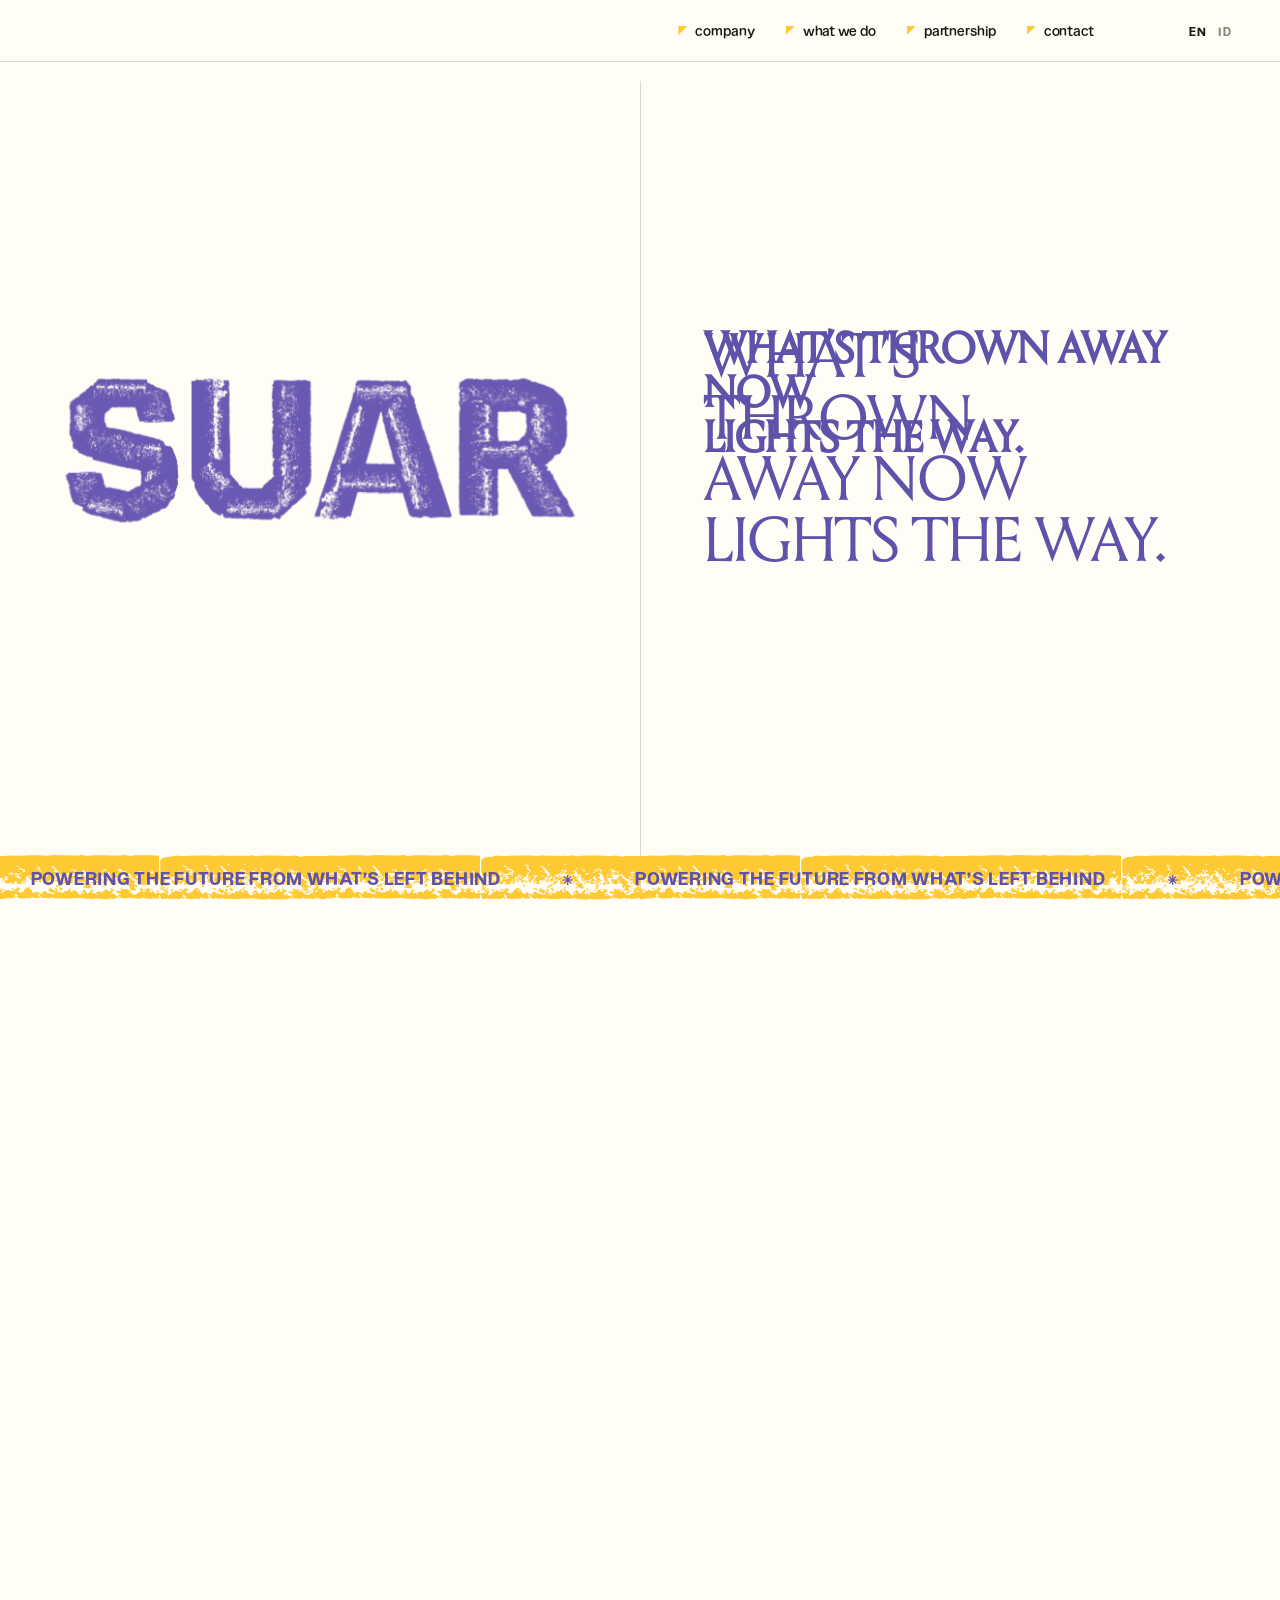
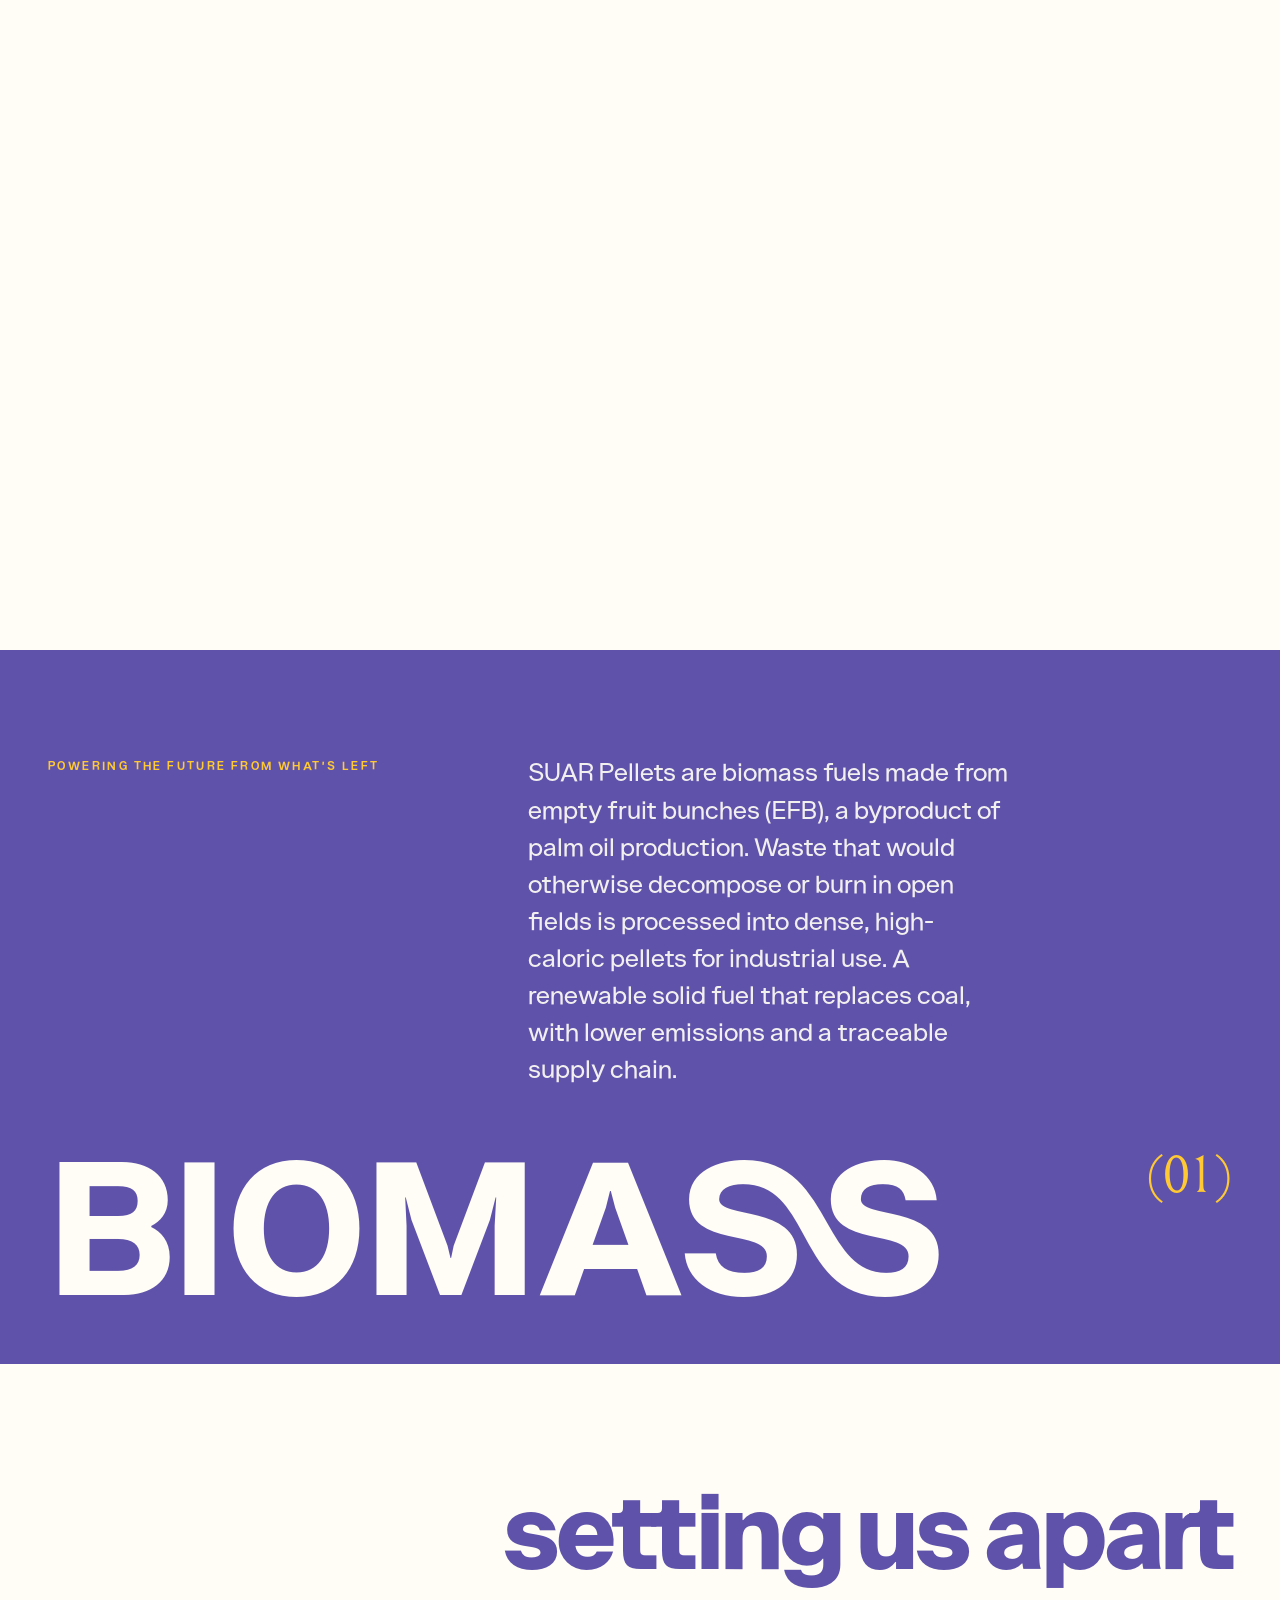
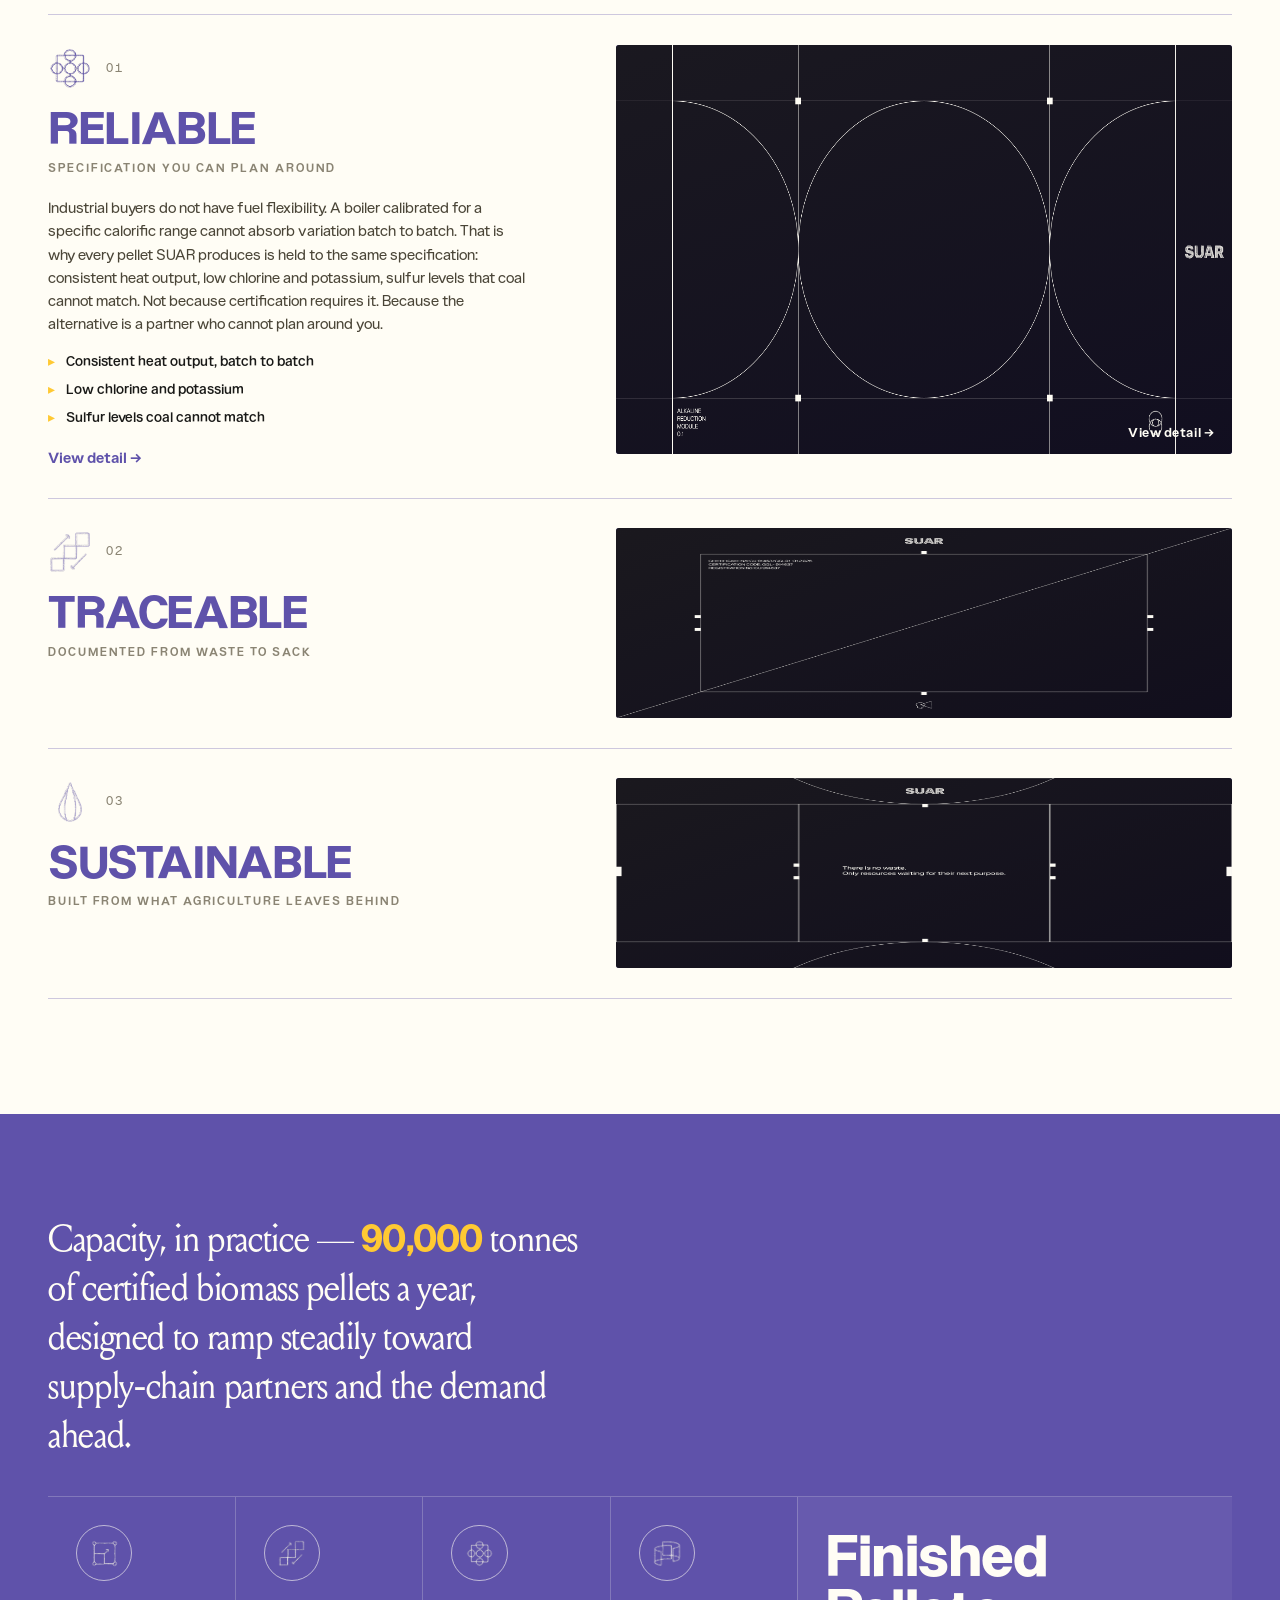
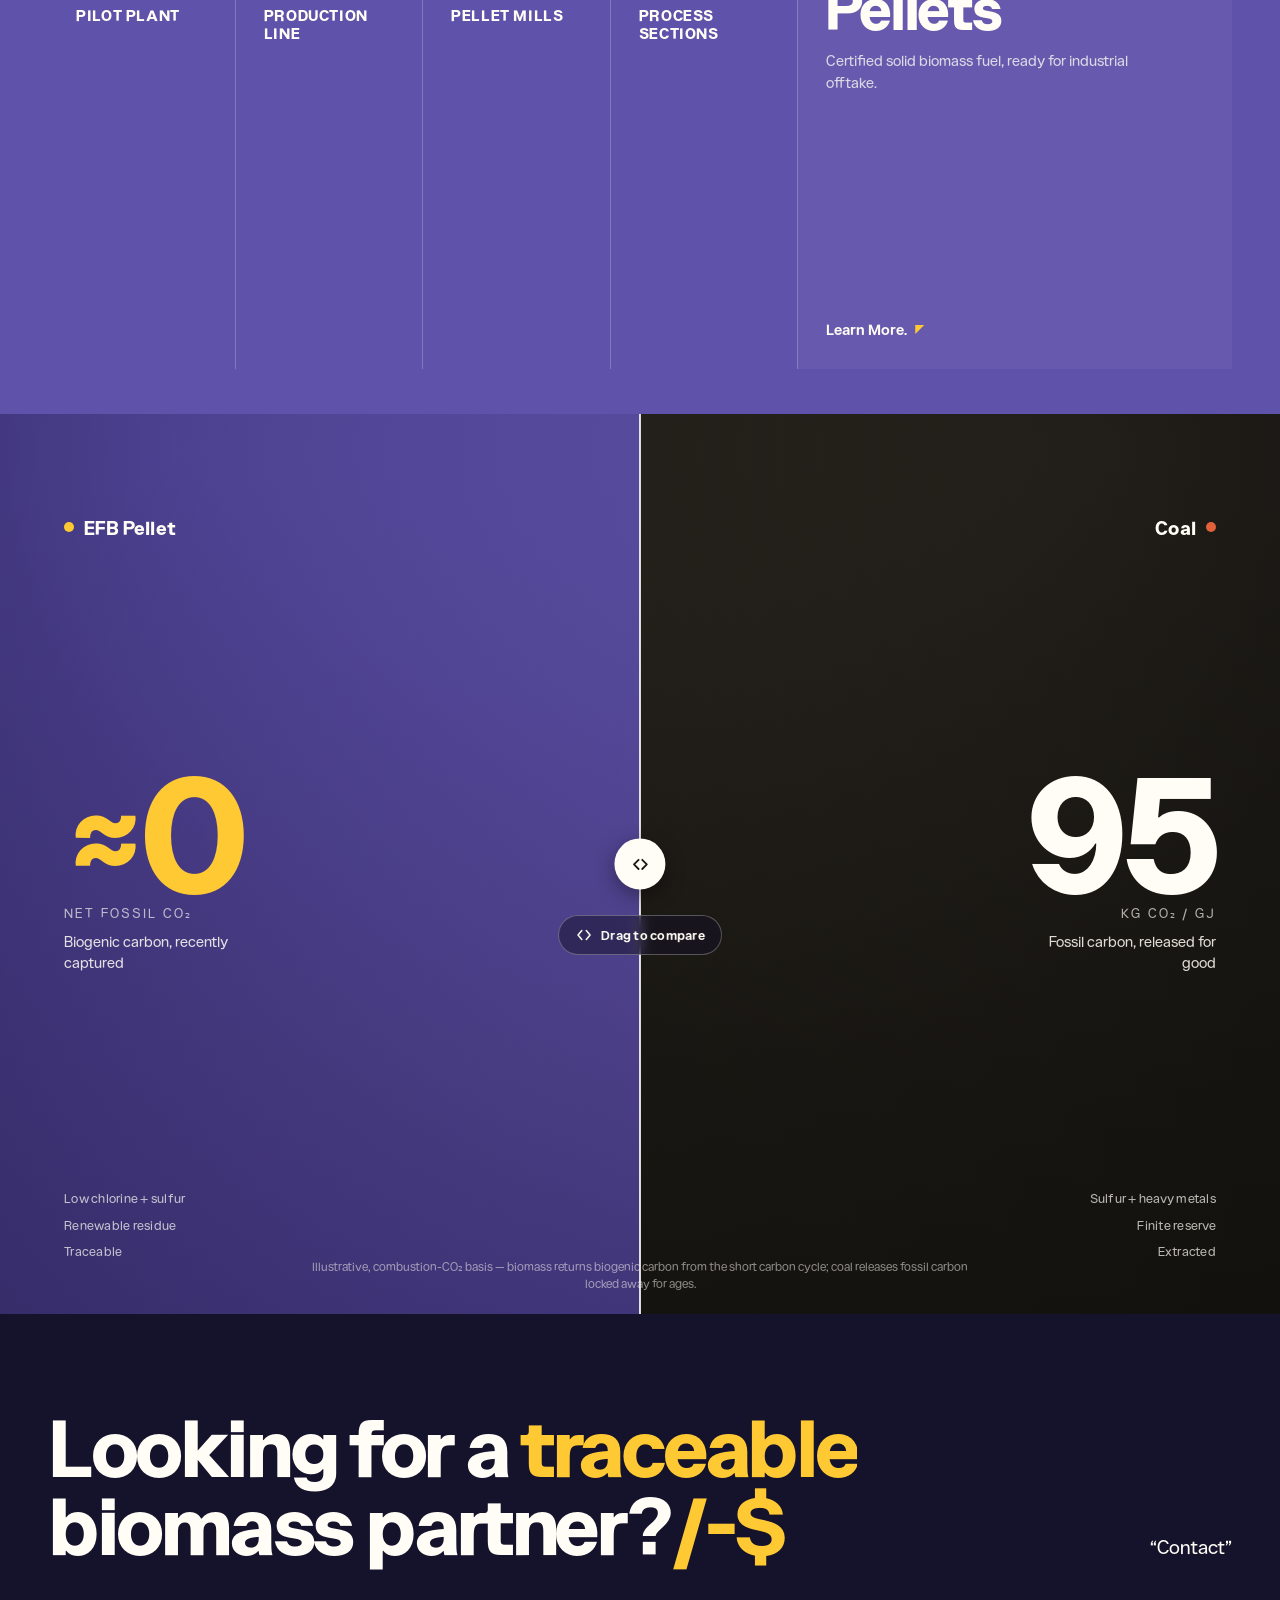
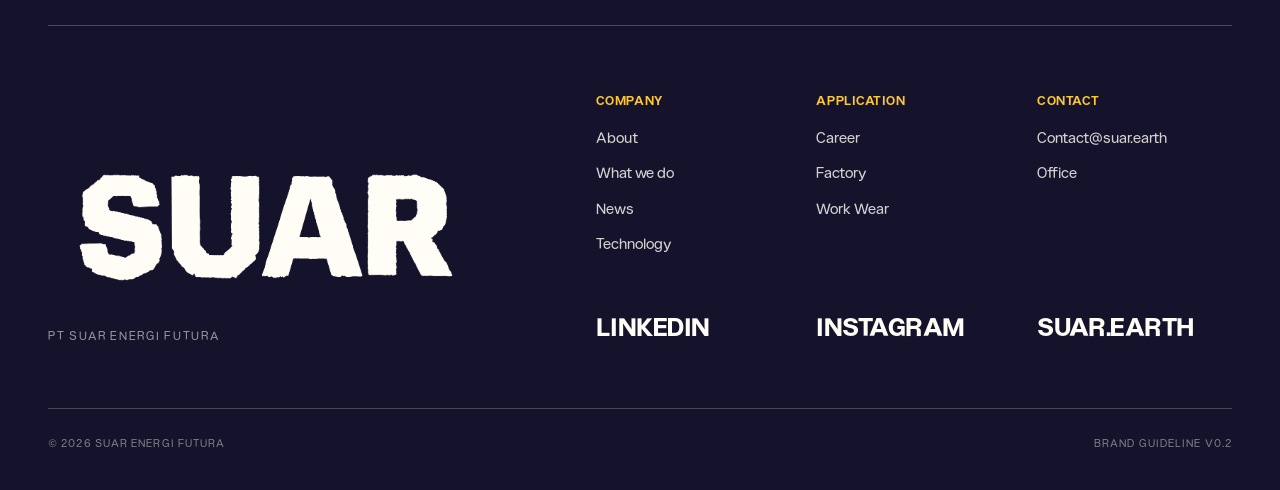
==== commit a1d92555: "Favicon: square app-icon (UV rounded square + centered SUAR wordmark) Fixes the stretched tab logo —" ====
--- a/index.html
+++ b/index.html
@@ -12,7 +12,7 @@
 <title>Energi Futura</title>
 <meta name="description" content="SUAR turns agricultural biomass residue into renewable pellet feedstock — lower-emission energy from empty fruit bunches.">
 <link rel="canonical" href="https://suar.earth/">
-<link rel="icon" type="image/png" href="logo-sg.png">
+<link rel="icon" type="image/png" href="favicon.png">
 <meta property="og:type" content="website">
 <meta property="og:site_name" content="SUAR Energi Futura">
 <meta property="og:url" content="https://suar.earth/">
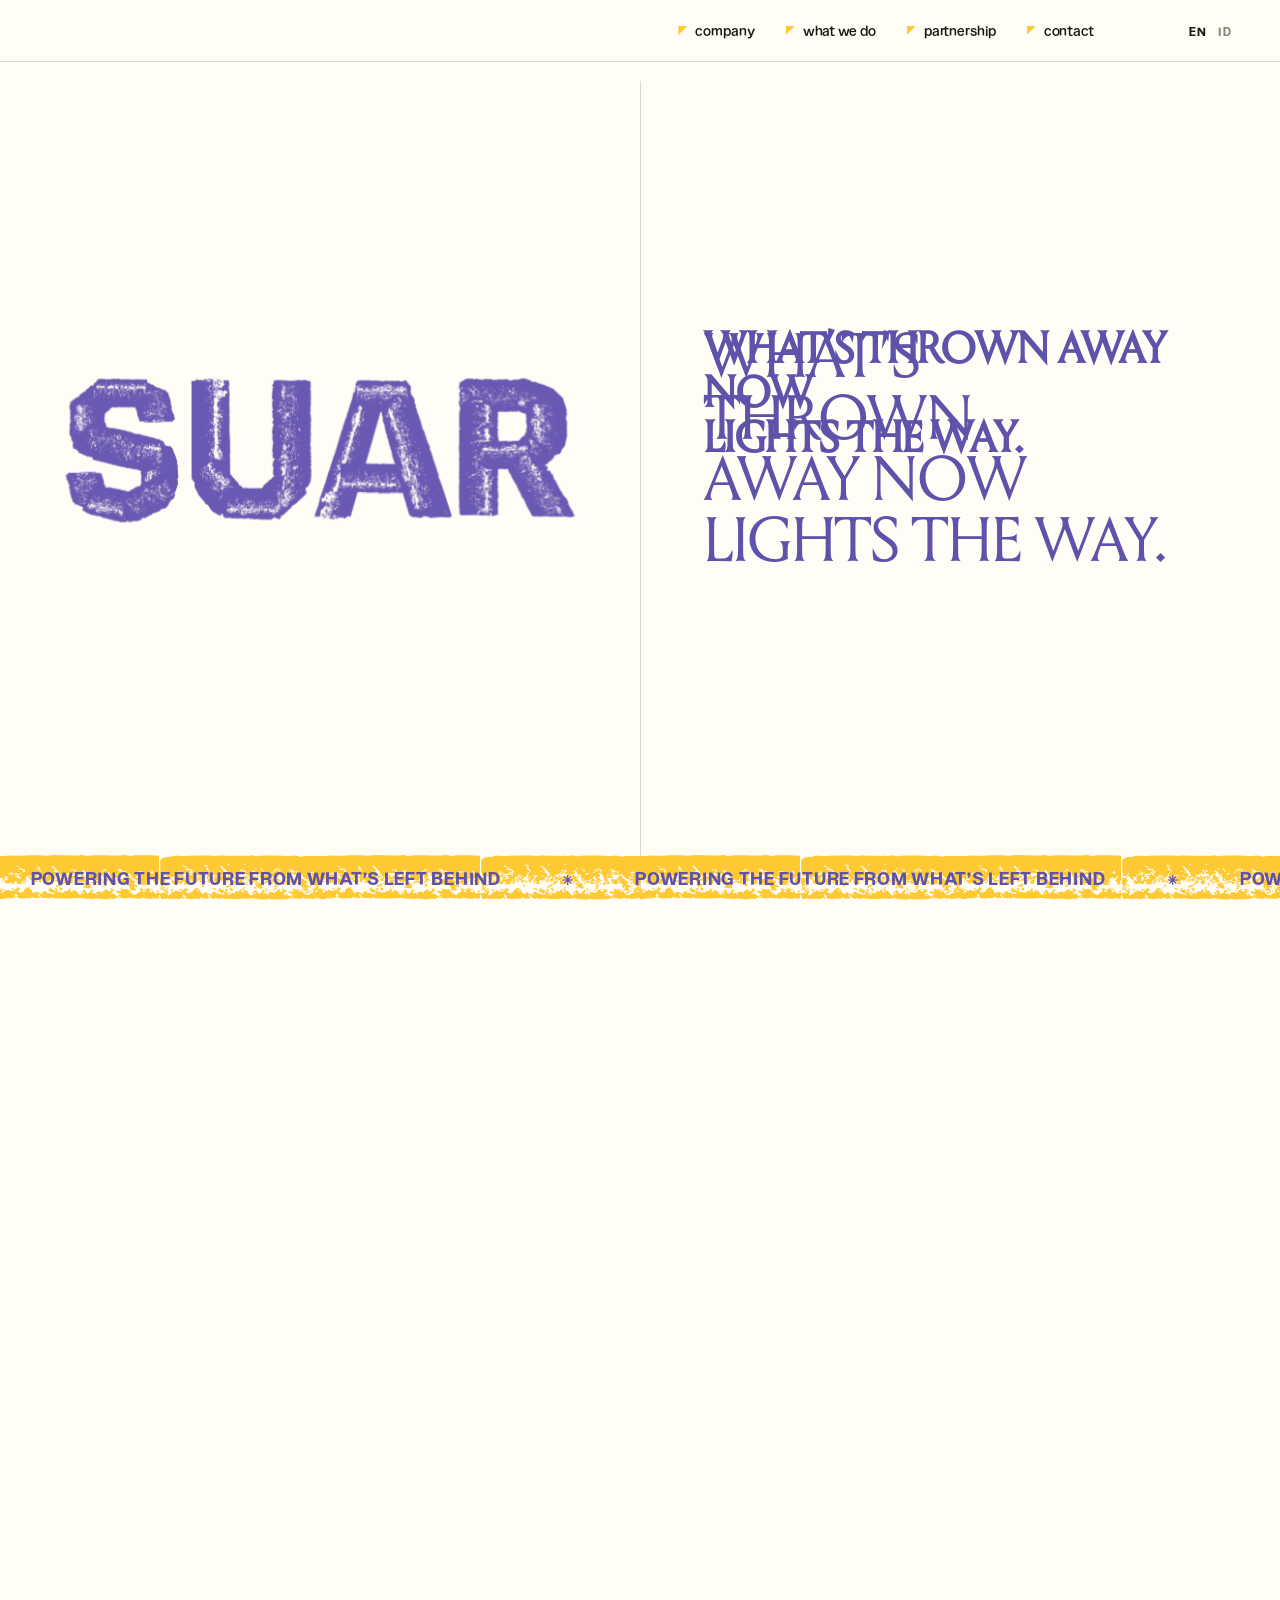
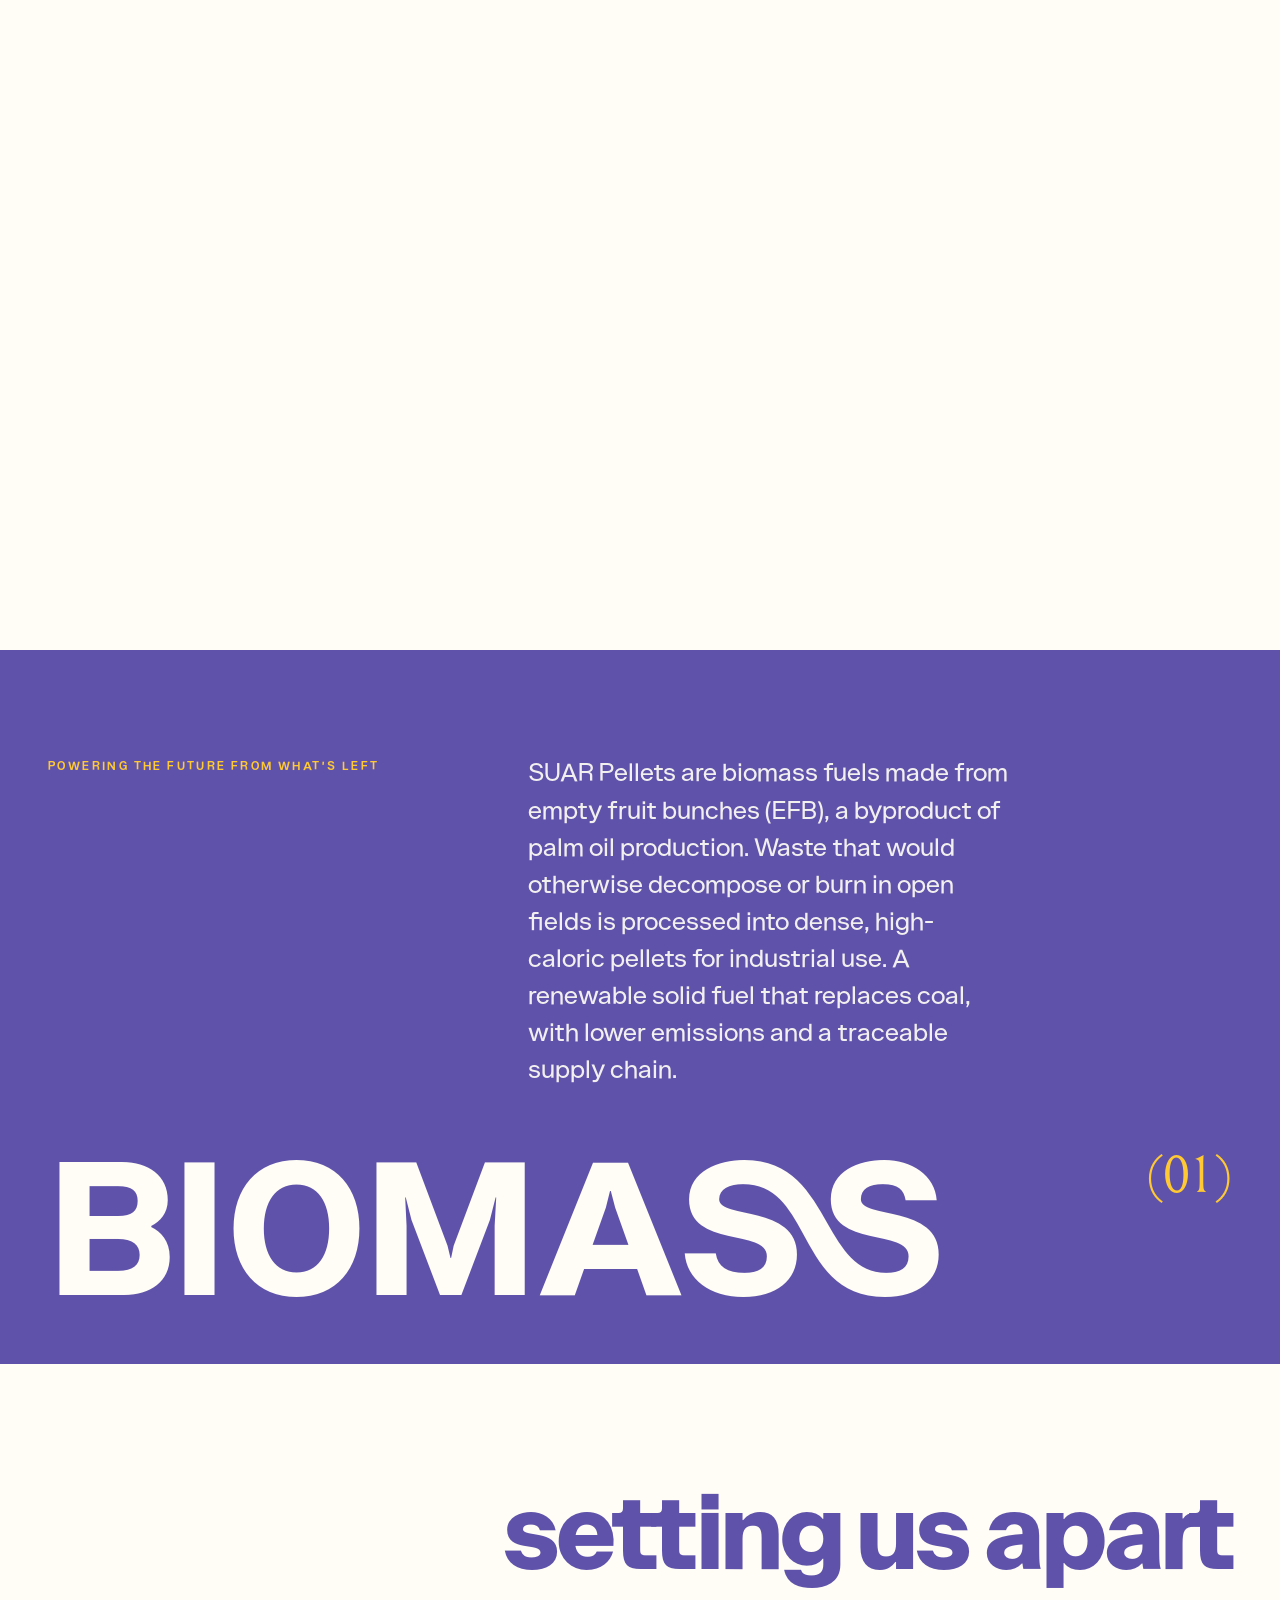
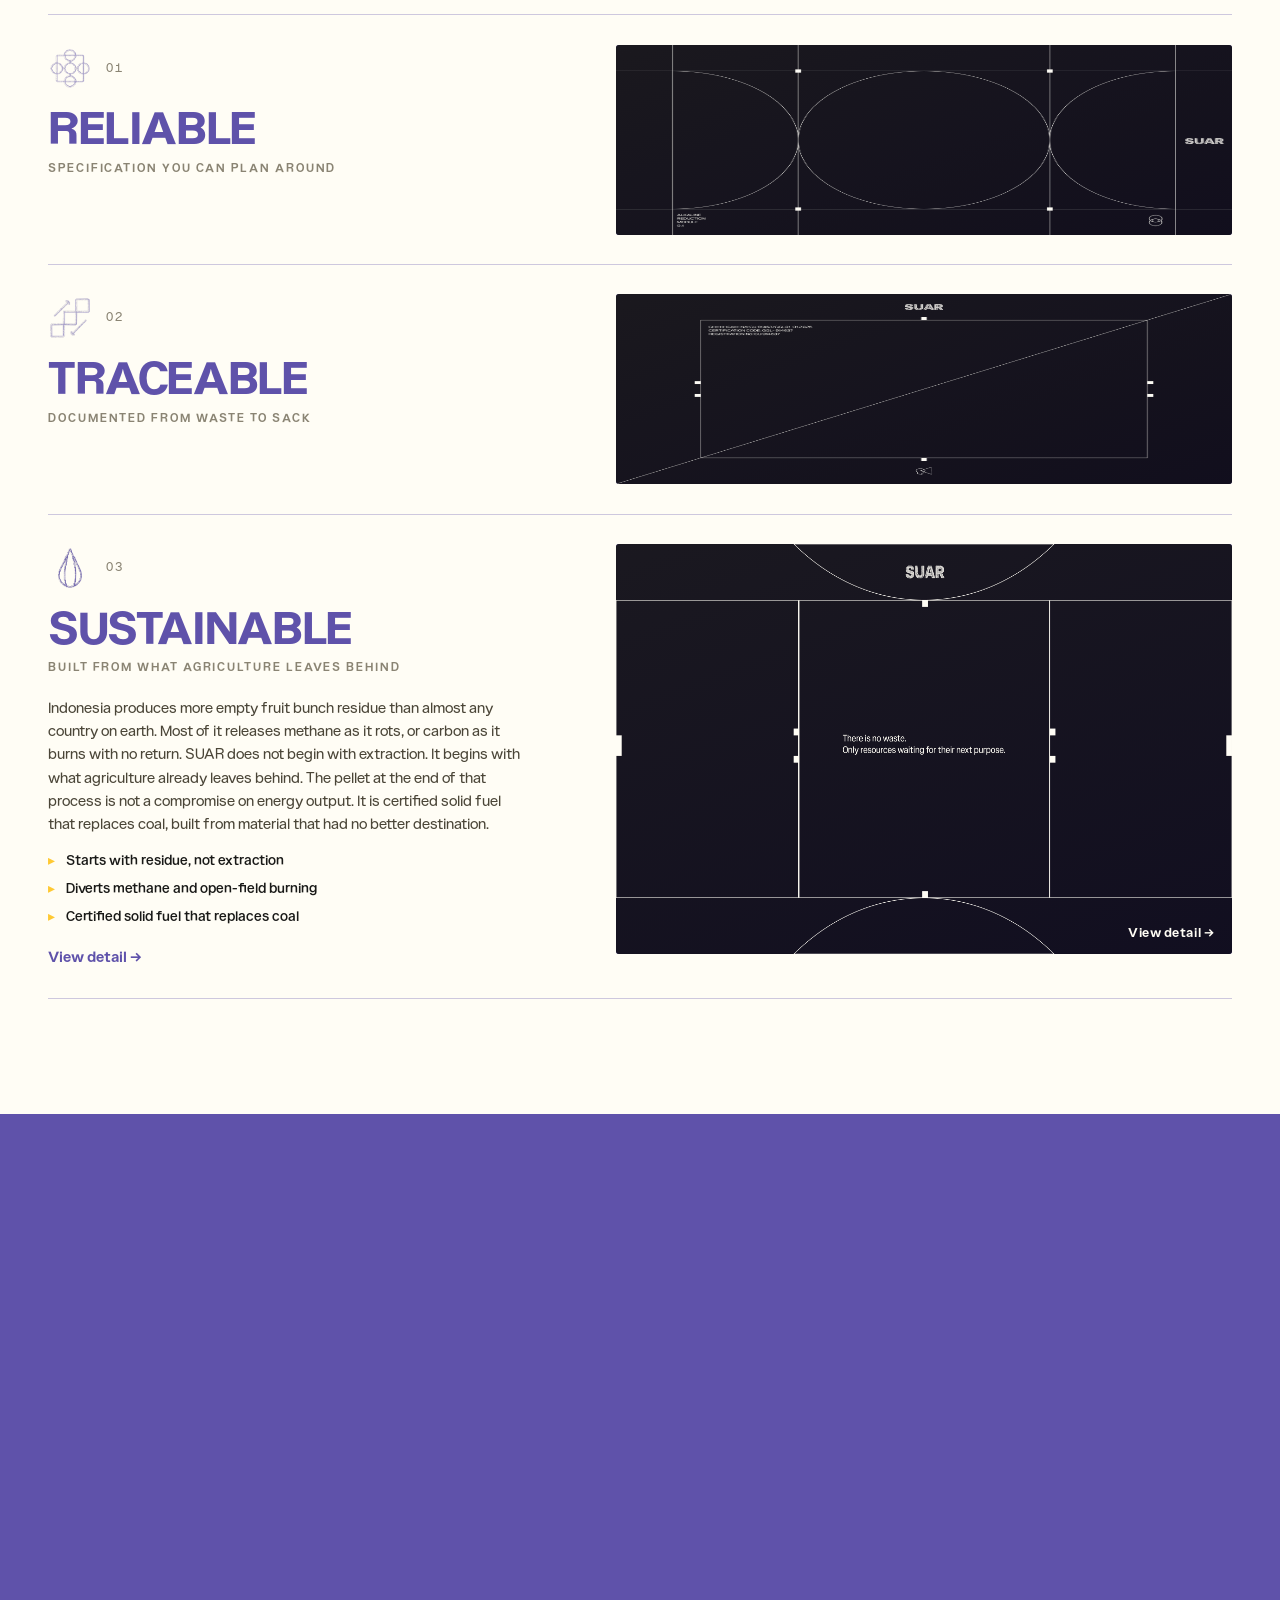
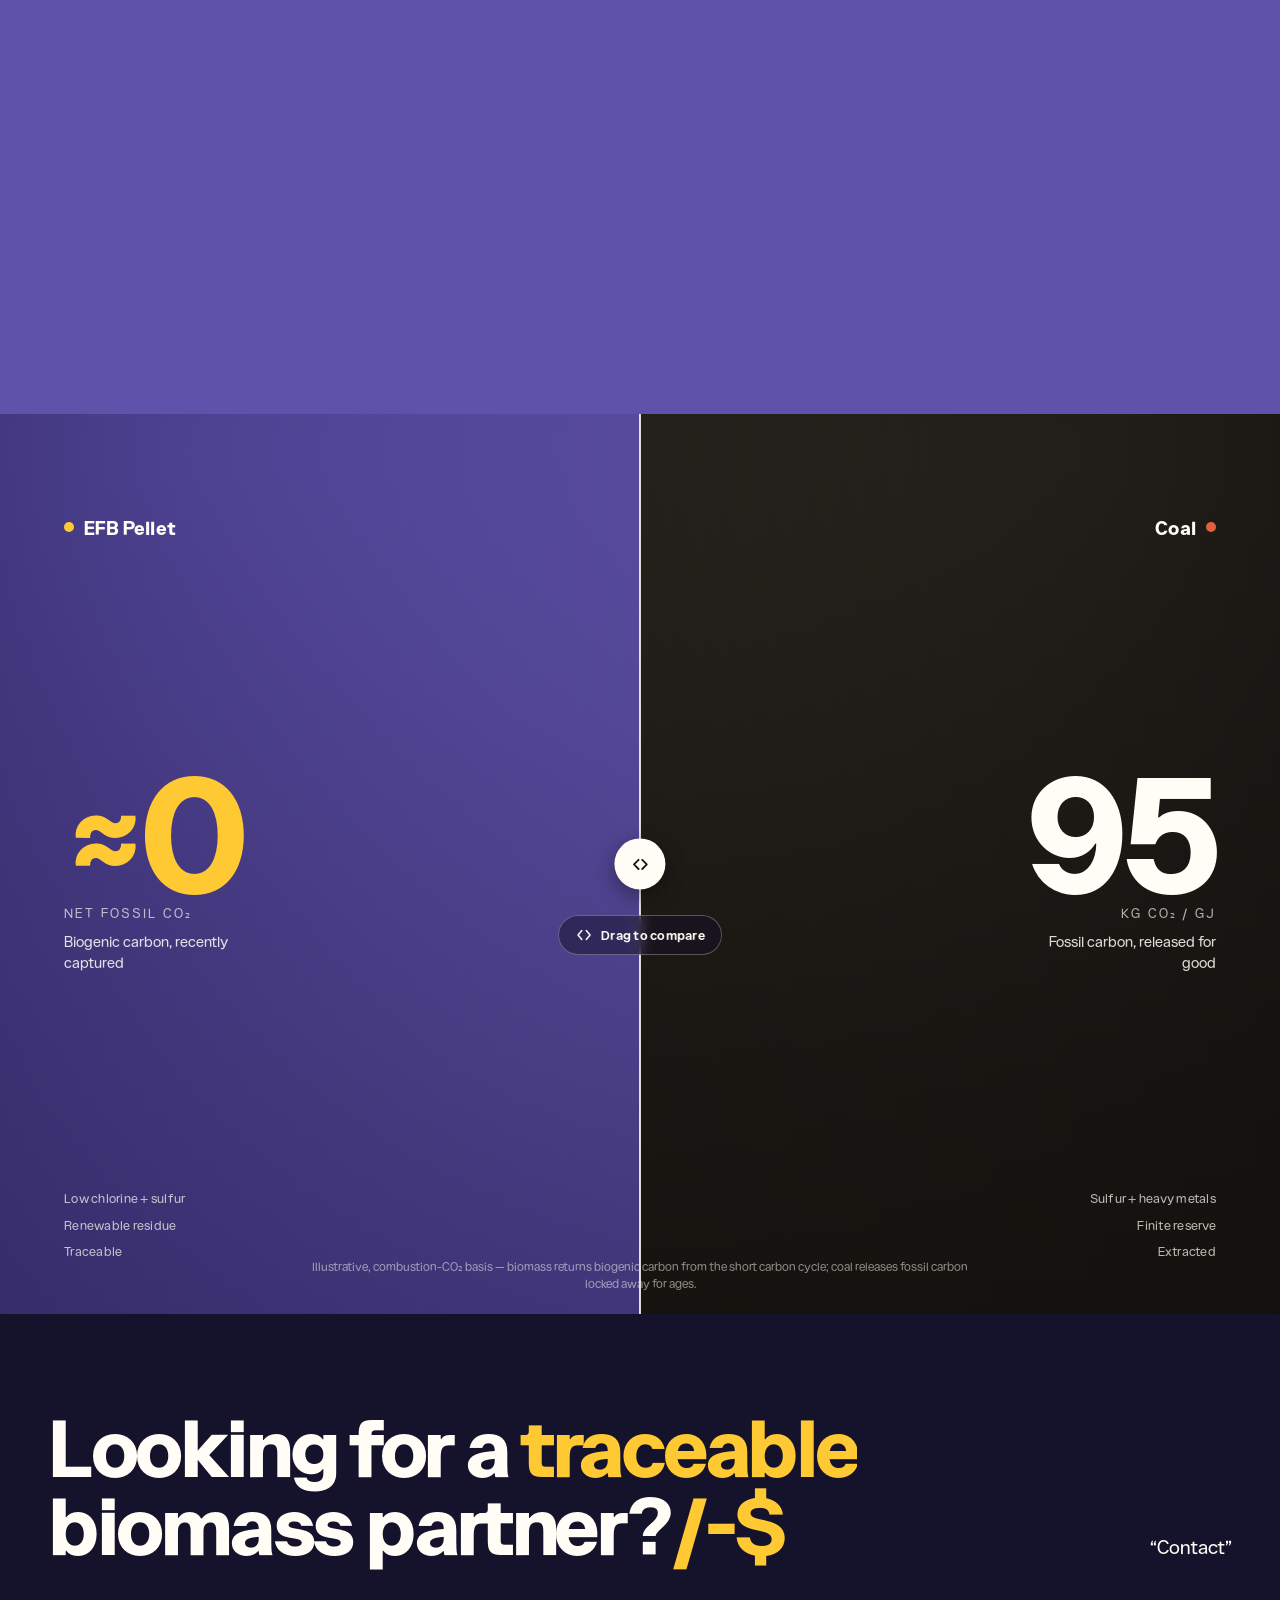
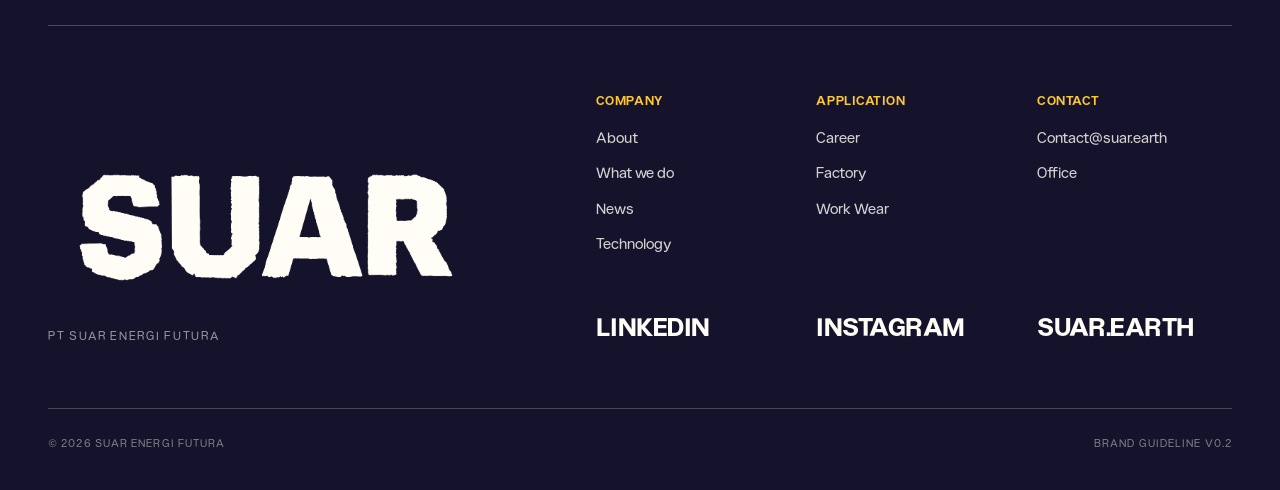
==== commit 50288a84: "Browser tab: uppercase title 'ENERGI FUTURA' Co-Authored-By: Claude Opus 4.8 (1M context) <noreply@a" ====
--- a/index.html
+++ b/index.html
@@ -9,7 +9,7 @@
   </svg>
 </template>
 <meta name="viewport" content="width=device-width, initial-scale=1">
-<title>Energi Futura</title>
+<title>ENERGI FUTURA</title>
 <meta name="description" content="SUAR turns agricultural biomass residue into renewable pellet feedstock — lower-emission energy from empty fruit bunches.">
 <link rel="canonical" href="https://suar.earth/">
 <link rel="icon" type="image/png" href="favicon.png">
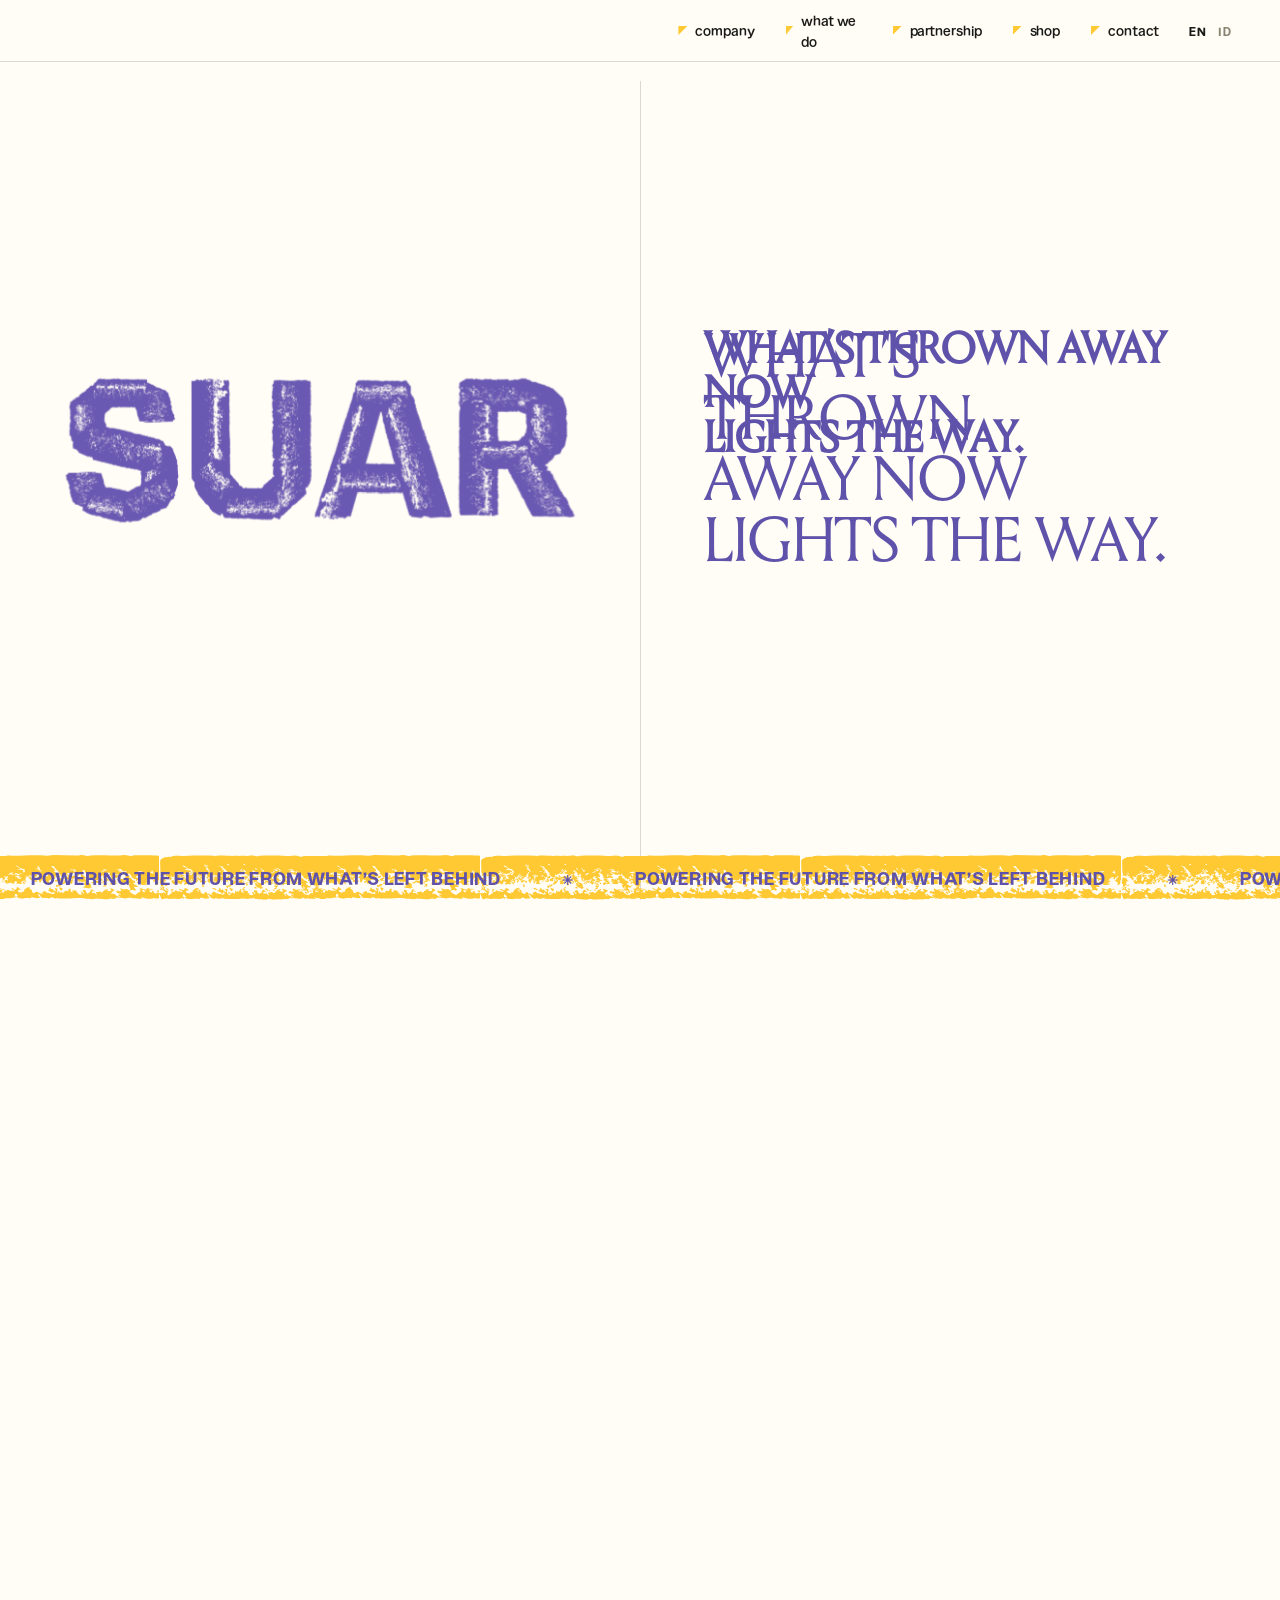
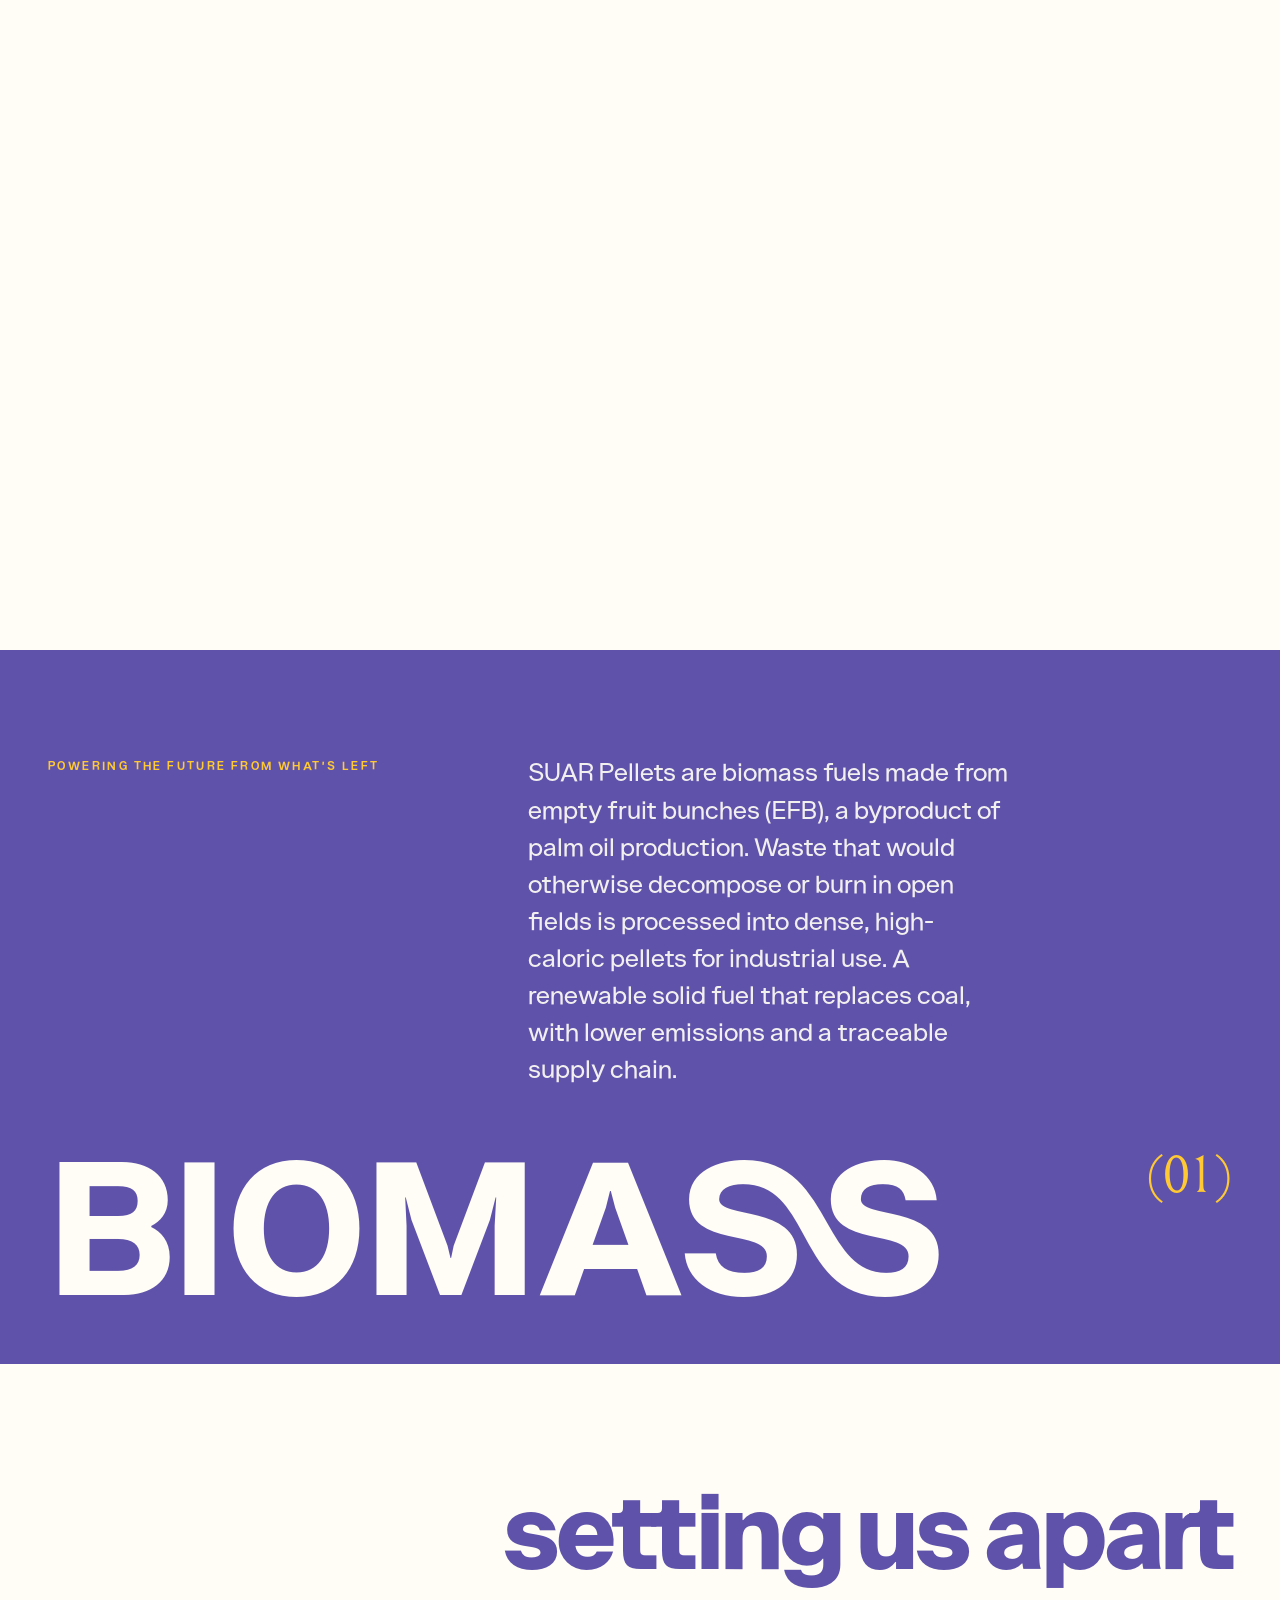
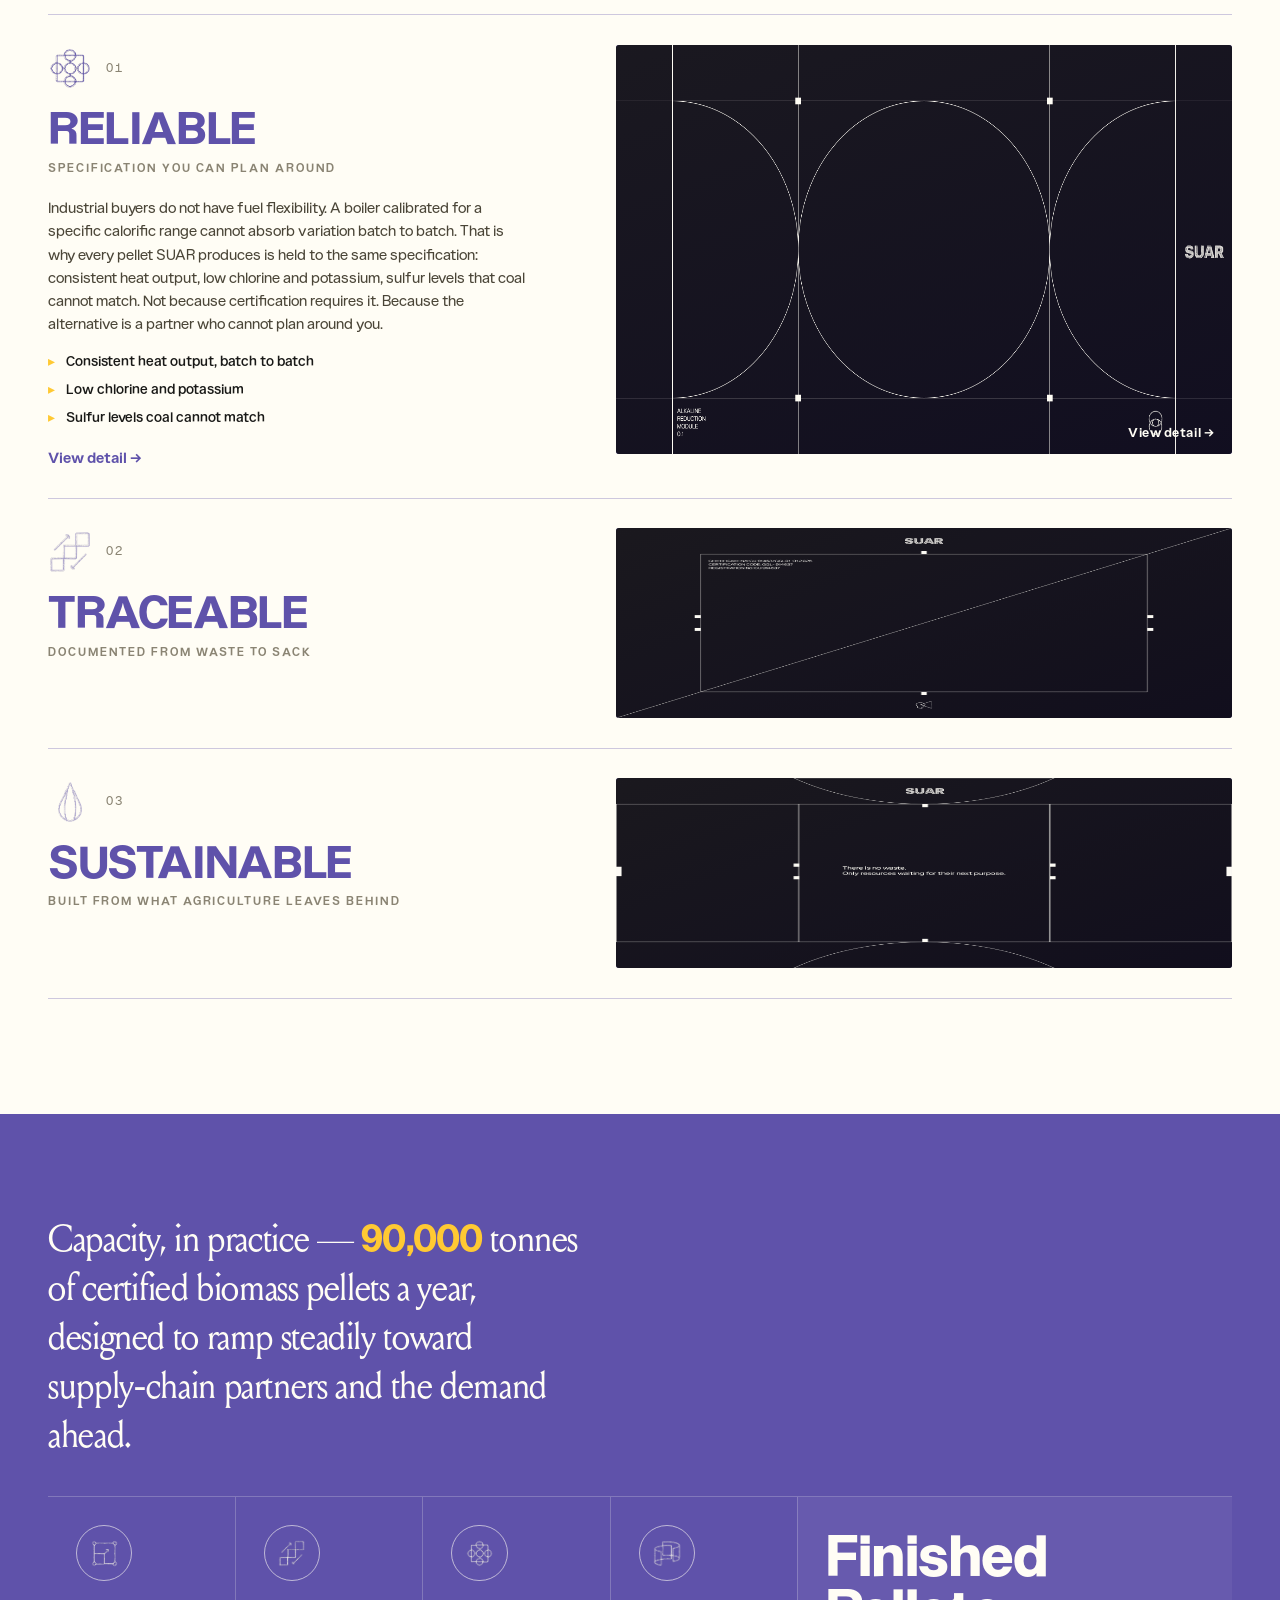
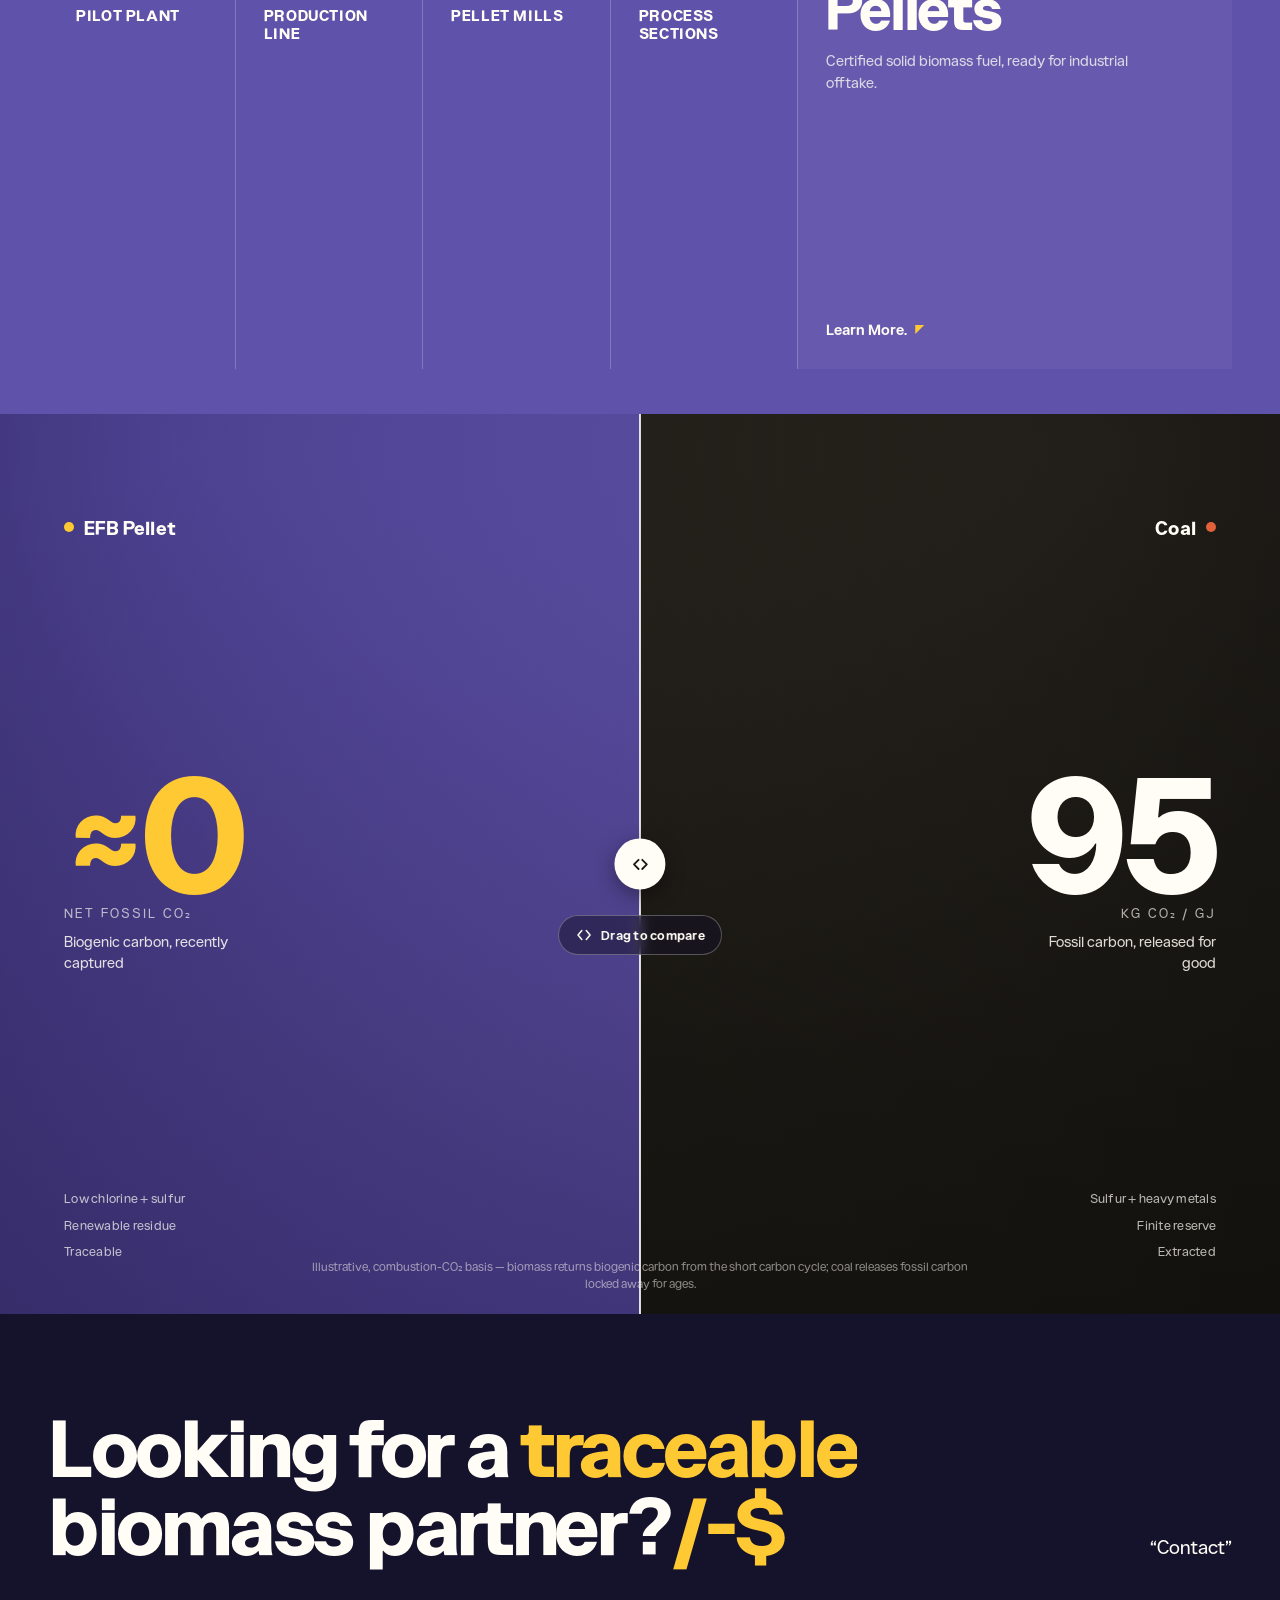
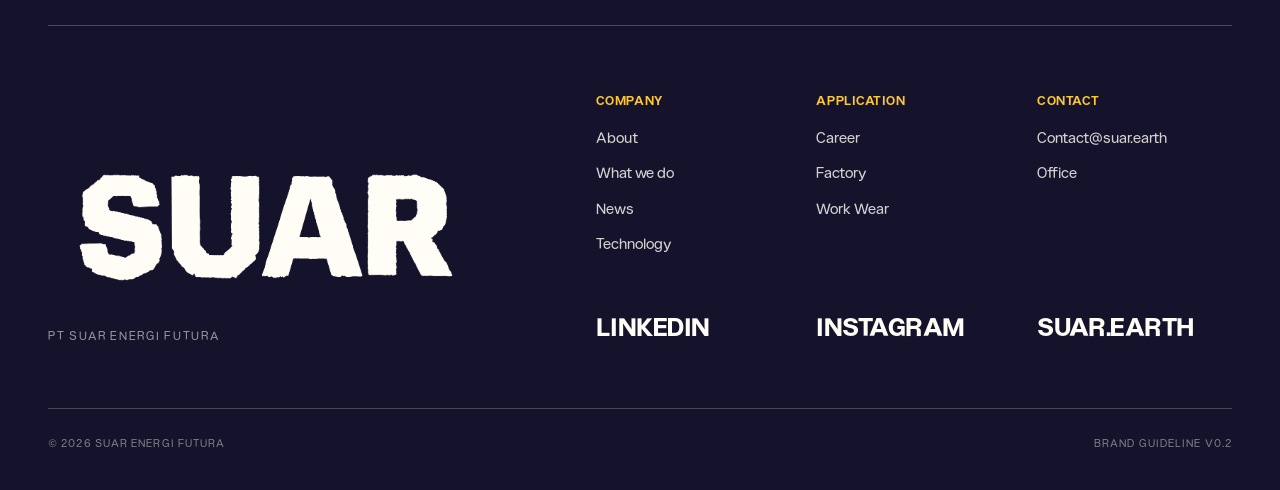
==== commit 80a1a34d: "Add Shop page + nav item for merch - new shop.html: hero + 4-product grid (tote/tee/cap/sticker) wit" ====
--- a/index.html
+++ b/index.html
@@ -56,6 +56,7 @@
     <a data-page="company.html" href="company.html"><span class="tick">▼</span><span class="lbl">company</span></a>
     <a data-page="what-we-do.html" href="what-we-do.html"><span class="tick">▼</span><span class="lbl">what we do</span></a>
     <a data-page="partnership.html" href="partnership.html"><span class="tick">▼</span><span class="lbl">partnership</span></a>
+    <a data-page="shop.html" href="shop.html"><span class="tick">▼</span><span class="lbl">shop</span></a>
     <a data-page="contact.html" href="contact.html"><span class="tick">▼</span><span class="lbl">contact</span></a>
     <span class="lang">
       <button data-lang="en" class="active">EN</button>
--- a/site.css
+++ b/site.css
@@ -222,7 +222,7 @@
 @media (prefers-reduced-motion:reduce){ .loader{ display:none; } }
 
 /* line-mask reveal */
-[data-line-mask] .lmask { display:block; overflow:hidden; }
+[data-line-mask] .lmask { display:block; overflow:hidden; padding-bottom:.18em; margin-bottom:-.18em; }
 [data-line-mask] .lmask-i { display:block; transform:translateY(110%); transition:transform 1s cubic-bezier(.22,.61,.36,1); }
 [data-line-mask].lines-in .lmask-i { transform:none; }
 @media (prefers-reduced-motion:reduce){ [data-line-mask] .lmask-i{ transform:none; } }
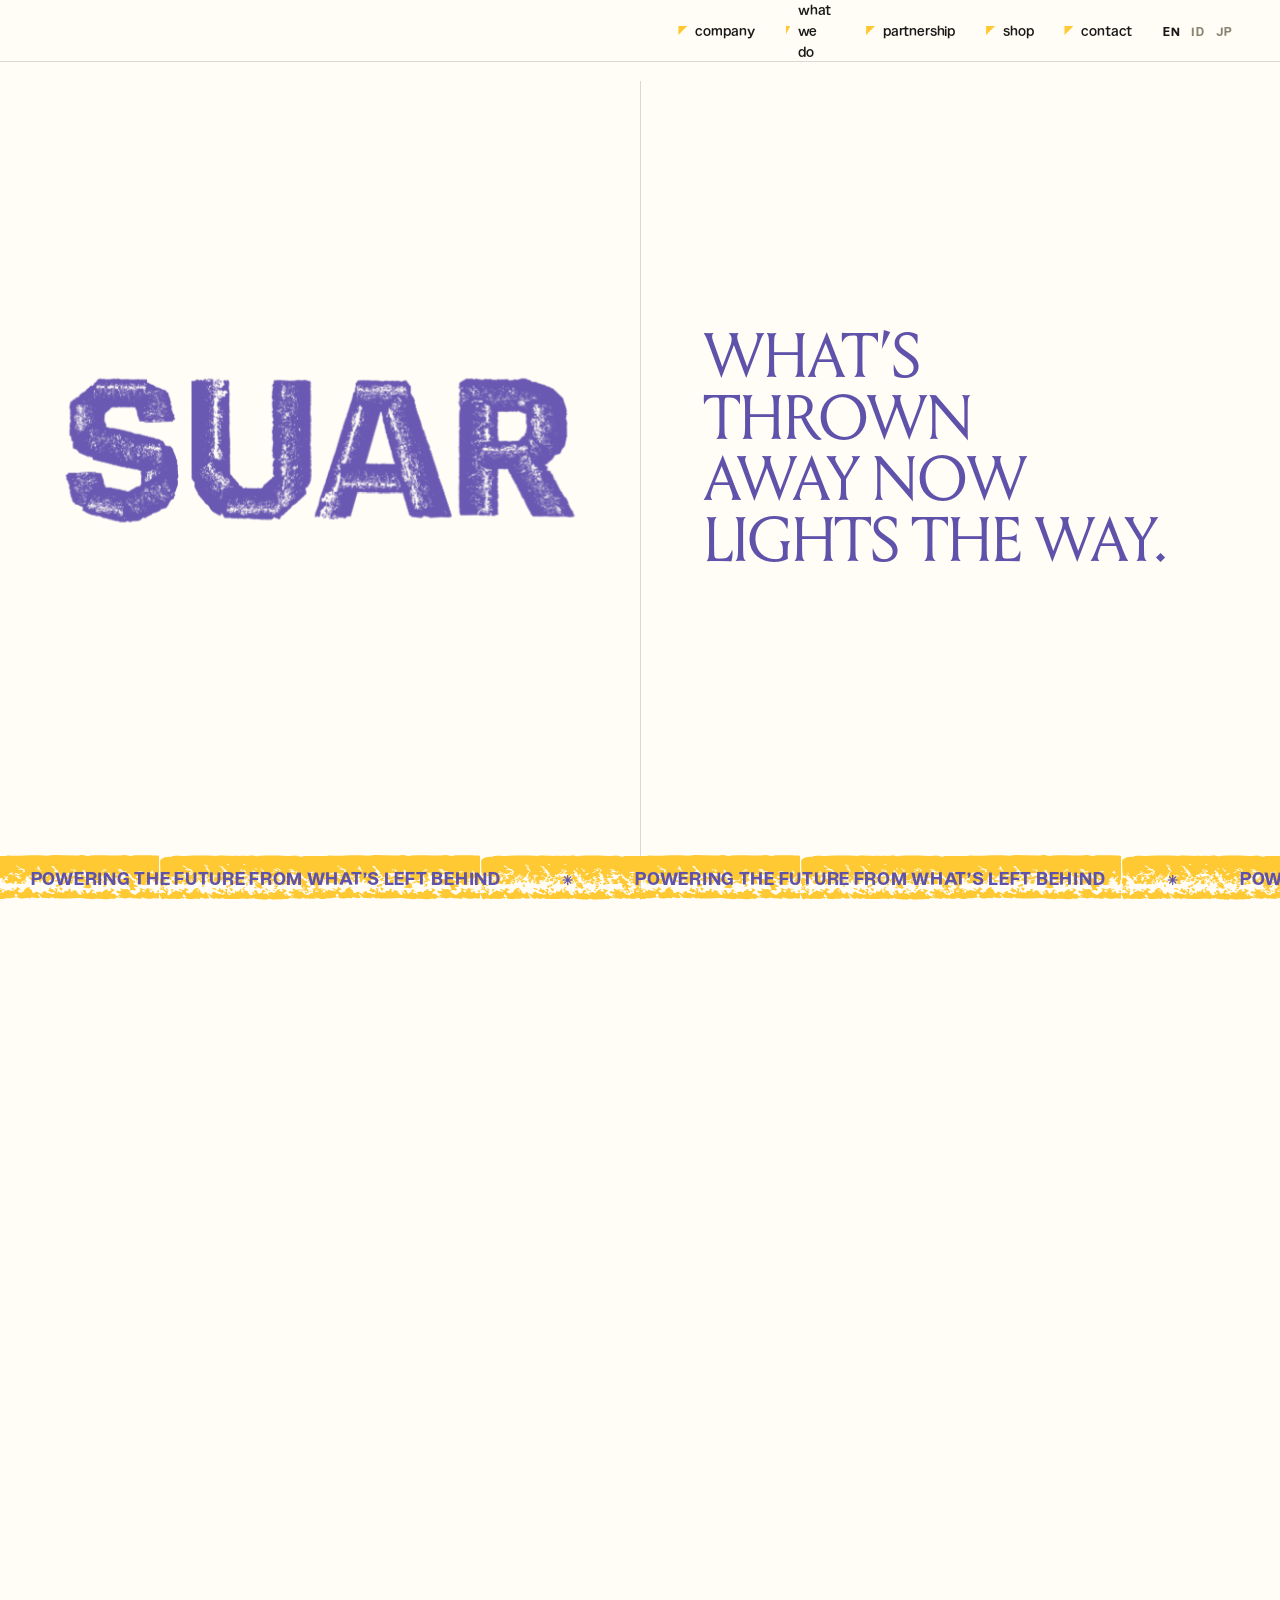
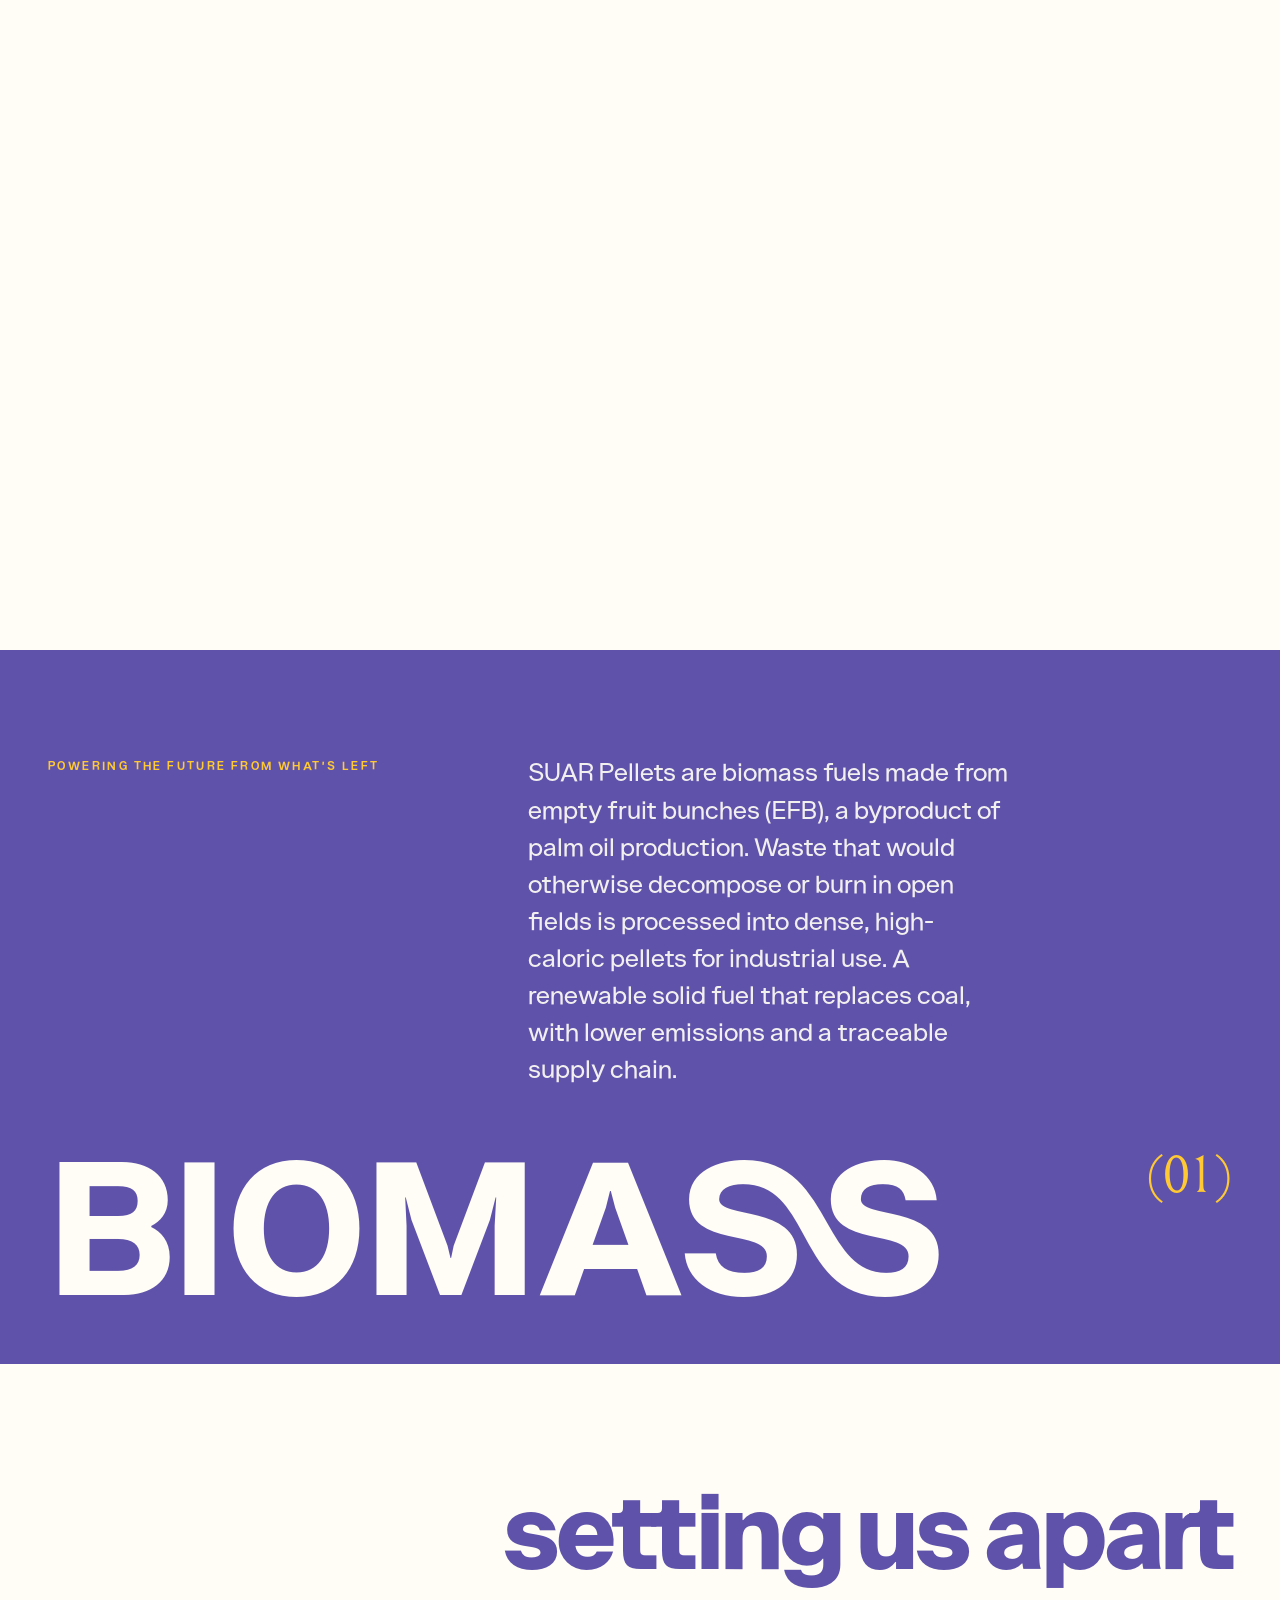
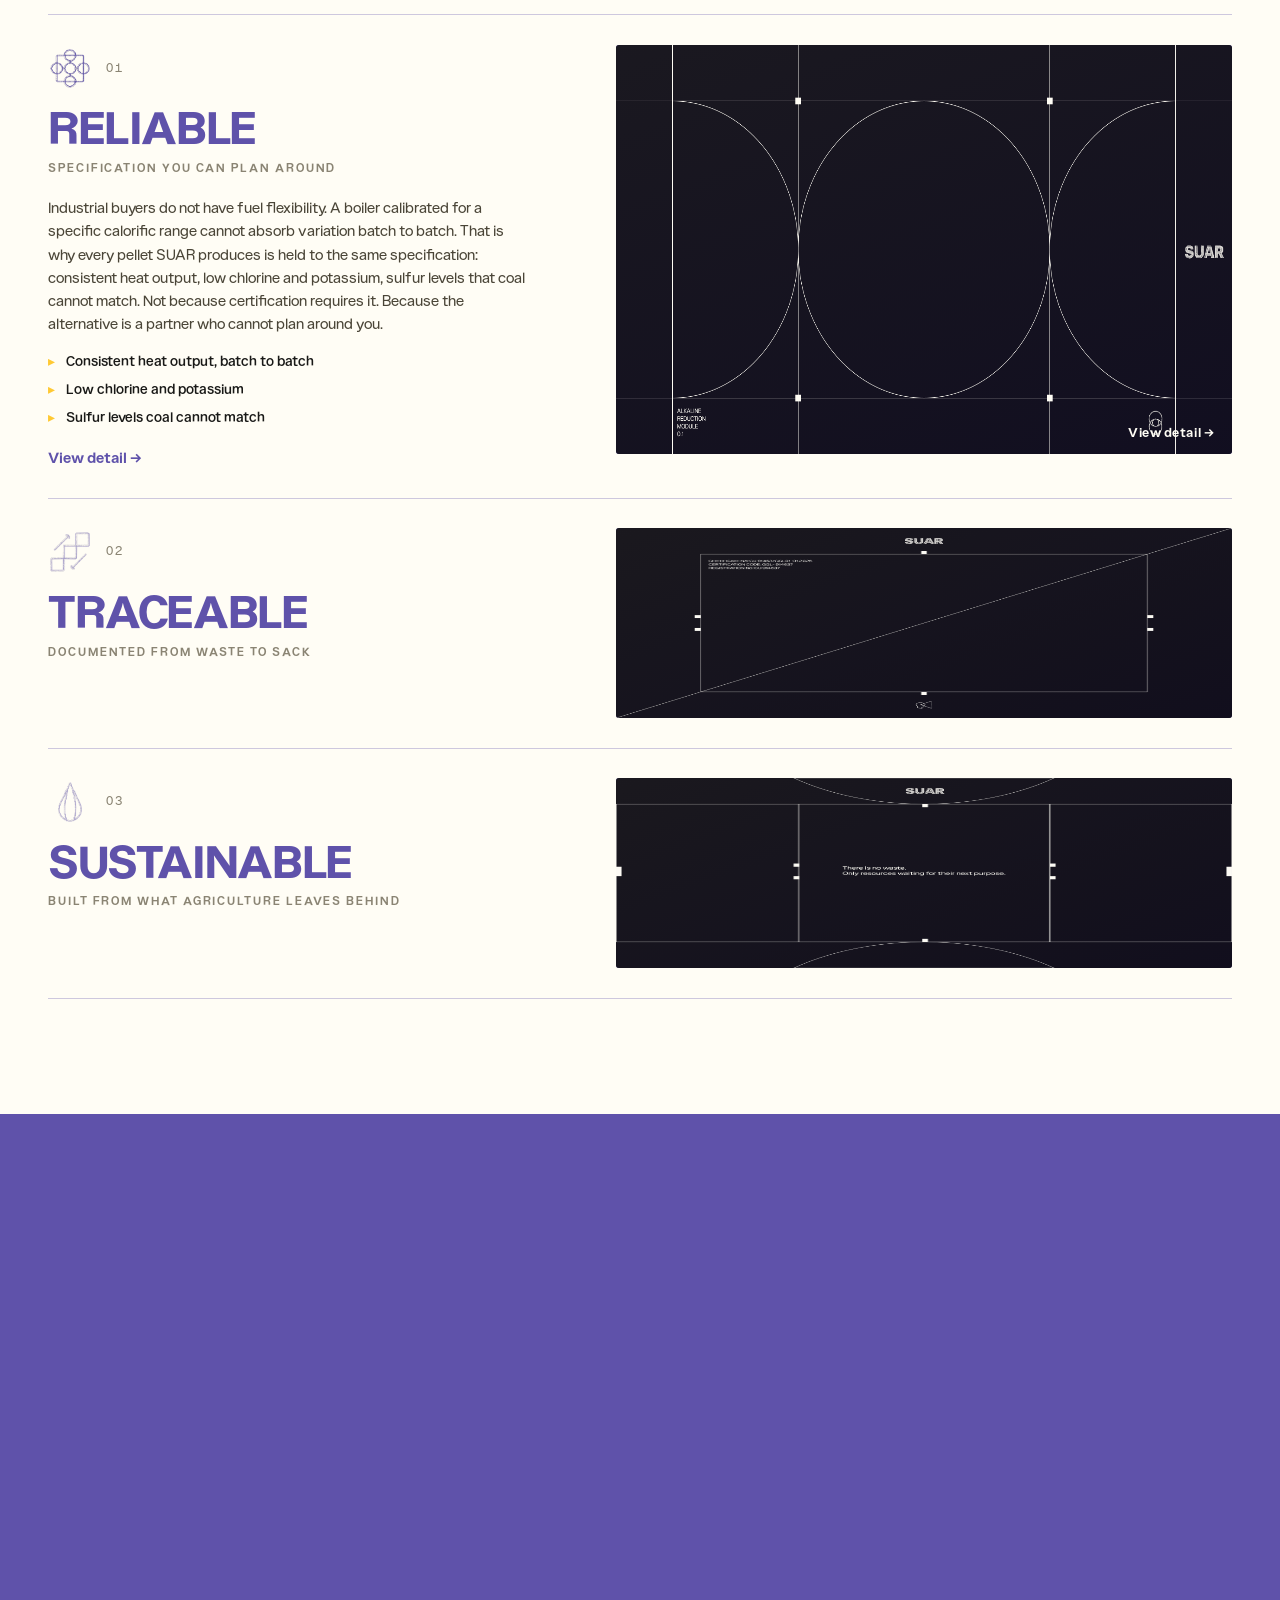
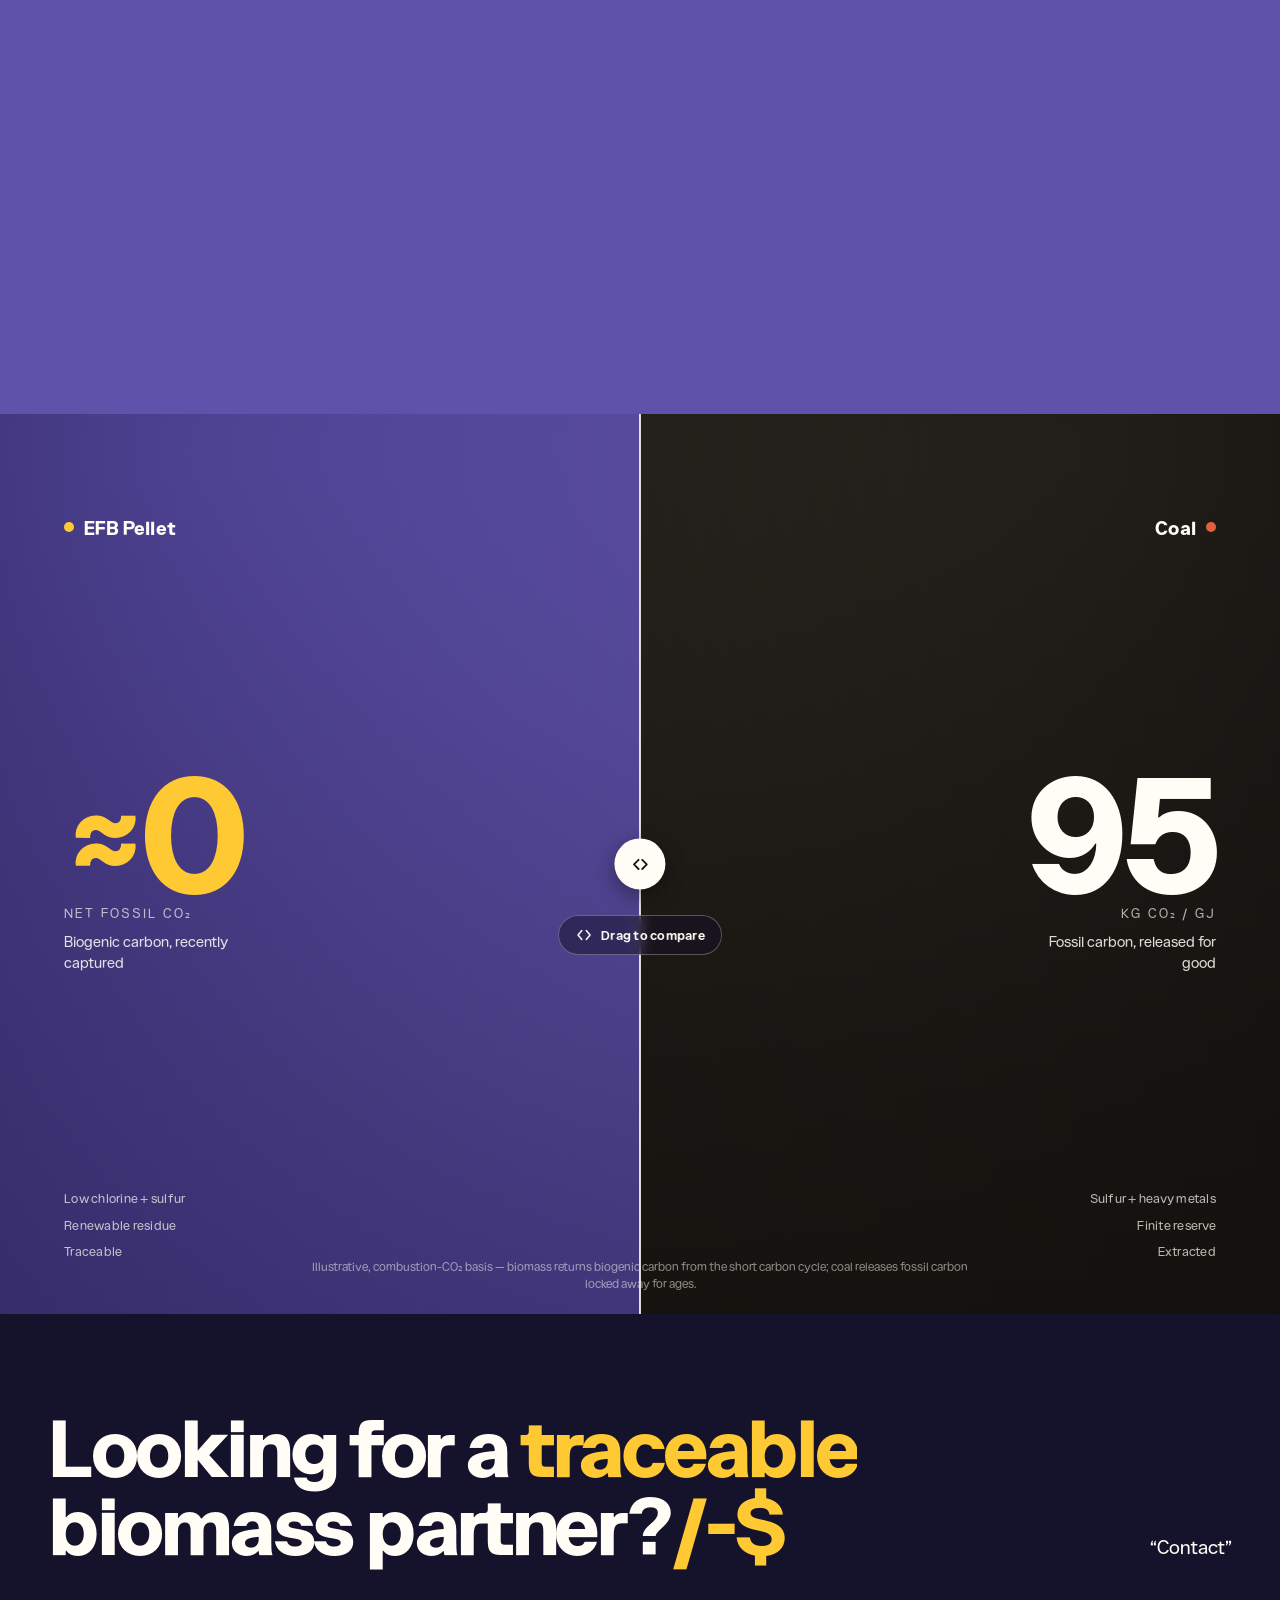
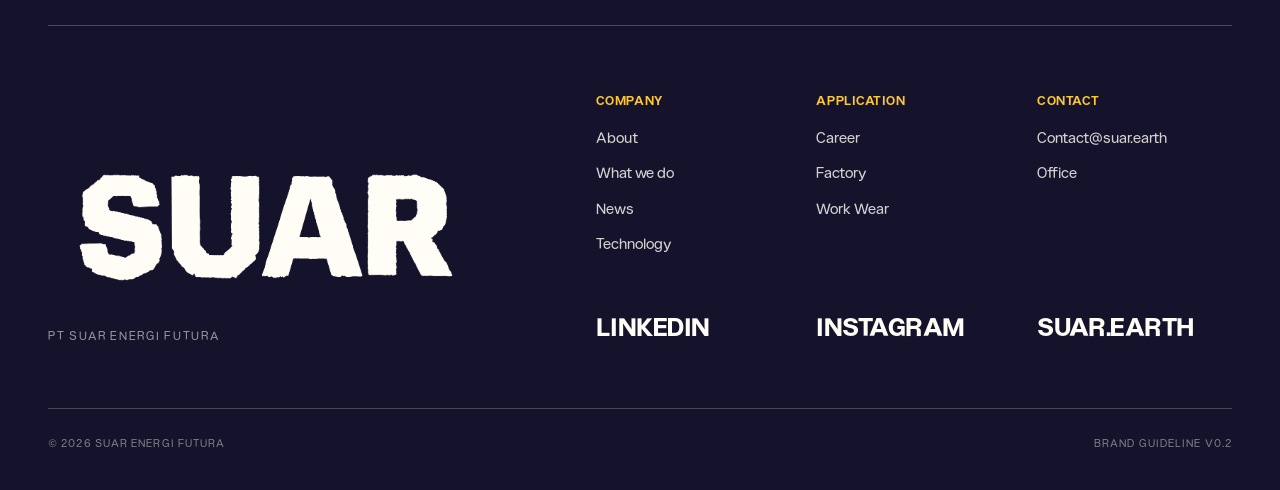
==== commit e3e3fdee: "Add Japanese (JP) as a third site language Extend the EN/ID toggle to EN · ID · JP across all pages:" ====
--- a/index.html
+++ b/index.html
@@ -61,6 +61,7 @@
     <span class="lang">
       <button data-lang="en" class="active">EN</button>
       <button data-lang="id">ID</button>
+      <button data-lang="ja">JP</button>
     </span>
   </div>
 </nav>
@@ -80,11 +81,11 @@
     <div class="ht-headline louize">
       <div class="hh-open" aria-hidden="true">
         <span data-i18n-en="">What&rsquo;s<br>thrown<br>away now<br>lights the way.</span>
-        <span data-i18n-id="">Yang<br>terbuang<br>kini menyalakan<br>jalan.</span>
+        <span data-i18n-id="">Yang<br>terbuang<br>kini menyalakan<br>jalan.</span><span data-i18n-ja="">捨てられた<br>ものが<br>いま、<br>道を照らす。</span>
       </div>
       <h1 class="hh-compact">
         <span data-i18n-en="">What&rsquo;s thrown away now<br>lights the way.</span>
-        <span data-i18n-id="">Yang terbuang kini<br>menyalakan jalan.</span>
+        <span data-i18n-id="">Yang terbuang kini<br>menyalakan jalan.</span><span data-i18n-ja="">捨てられたものが、いま<br>道を照らす。</span>
       </h1>
     </div>
 
@@ -111,11 +112,11 @@
   <div class="wrap intro-grid">
     <div class="intro-eyebrow reveal">
       <span class="eyebrow" style="color:var(--sg)" data-i18n-en="">Powering the future from what's left</span>
-      <span class="eyebrow" style="color:var(--sg)" data-i18n-id="">Dari yang tersisa, kami nyalakan masa depan</span>
+      <span class="eyebrow" style="color:var(--sg)" data-i18n-id="">Dari yang tersisa, kami nyalakan masa depan</span><span class="eyebrow" style="color:var(--sg)" data-i18n-ja="">残されたものから、未来を灯す</span>
     </div>
     <div class="intro-body reveal d1">
       <p data-i18n-en="">SUAR Pellets are biomass fuels made from empty fruit bunches (EFB), a byproduct of palm oil production. Waste that would otherwise decompose or burn in open fields is processed into dense, high-caloric pellets for industrial use. A renewable solid fuel that replaces coal, with lower emissions and a traceable supply chain.</p>
-      <p data-i18n-id="">SUAR Pellet lahir dari tandan kosong kelapa sawit (EFB) — sisa panen yang biasa dibiarkan membusuk atau habis terbakar di ladang. Kami memadatkannya jadi pelet berkalori tinggi: bahan bakar terbarukan yang menggantikan batu bara, beremisi lebih rendah, dan bisa ditelusuri sampai ke asalnya.</p>
+      <p data-i18n-id="">SUAR Pellet lahir dari tandan kosong kelapa sawit (EFB) — sisa panen yang biasa dibiarkan membusuk atau habis terbakar di ladang. Kami memadatkannya jadi pelet berkalori tinggi: bahan bakar terbarukan yang menggantikan batu bara, beremisi lebih rendah, dan bisa ditelusuri sampai ke asalnya.</p><p data-i18n-ja="">SUARペレットは、パーム油生産の副産物であるパーム空果房（EFB）から生まれるバイオマス燃料です。そのままなら朽ち、あるいは畑で焼かれるだけの残さを、産業用途に適した高密度・高カロリーのペレットへと加工します。石炭を置き換える再生可能な固形燃料であり、より低い排出量と、原料までたどれるサプライチェーンを併せ持ちます。</p>
     </div>
   </div>
   <div class="wrap bigword-row">
@@ -128,7 +129,7 @@
 <section class="section feature-section" id="setting-us-apart">
   <div class="wrap">
     <header class="fs-head reveal">
-      <h2 class="fs-title"><span data-i18n-en="">setting us apart</span><span data-i18n-id="">yang membuat kami beda</span></h2>
+      <h2 class="fs-title"><span data-i18n-en="">setting us apart</span><span data-i18n-id="">yang membuat kami beda</span><span data-i18n-ja="">違いを生むもの</span></h2>
     </header>
     <!-- FeatureRows are rendered from the FEATURES data array in feature-section.js -->
     <div class="fs-rows" id="fs-rows" role="list"></div>
@@ -141,7 +142,7 @@
   <div class="wrap">
     <p class="cap-intro louize reveal">
       <span data-i18n-en="">Capacity, in practice — <span class="cat">90,000</span> tonnes of certified biomass pellets a year, designed to ramp steadily toward supply&#8209;chain partners and the demand ahead.</span>
-      <span data-i18n-id="">Kapasitas, sebagaimana adanya — <span class="cat">90.000</span> ton pelet biomassa bersertifikat tiap tahun, dirancang tumbuh perlahan bersama mitra dan permintaan yang menanti di depan.</span>
+      <span data-i18n-id="">Kapasitas, sebagaimana adanya — <span class="cat">90.000</span> ton pelet biomassa bersertifikat tiap tahun, dirancang tumbuh perlahan bersama mitra dan permintaan yang menanti di depan.</span><span data-i18n-ja="">実際の生産能力として、認証済みバイオマスペレットを年間<span class="cat">90,000</span>トン。サプライチェーンのパートナーと、これから訪れる需要に向けて、着実に増産できるよう設計しています。</span>
     </p>
 
     <div class="cap-selector reveal d1" id="cap-selector" role="tablist" aria-label="Production facility"></div>
@@ -156,16 +157,16 @@
       <div class="ec-before">
         <div class="ec-panel ec-coal">
           <video class="ec-video" src="videos/coal.mp4" autoplay muted loop playsinline preload="metadata" aria-hidden="true"></video>
-          <div class="ec-fuel"><span class="ec-dot"></span><span data-i18n-en="">Coal</span><span data-i18n-id="">Batu Bara</span></div>
+          <div class="ec-fuel"><span class="ec-dot"></span><span data-i18n-en="">Coal</span><span data-i18n-id="">Batu Bara</span><span data-i18n-ja="">石炭</span></div>
           <div class="ec-metric">
             <div class="ec-num cat">95</div>
             <div class="ec-unit mono">kg CO&#8322; / GJ</div>
-            <div class="ec-cap"><span data-i18n-en="">Fossil carbon, released for good</span><span data-i18n-id="">Karbon fosil, sekali lepas tak kembali</span></div>
+            <div class="ec-cap"><span data-i18n-en="">Fossil carbon, released for good</span><span data-i18n-id="">Karbon fosil, sekali lepas tak kembali</span><span data-i18n-ja="">化石炭素、一度放てば戻らない</span></div>
           </div>
           <ul class="ec-tags">
-            <li data-i18n-en="">Sulfur + heavy metals</li><li data-i18n-id="">Belerang + logam berat</li>
-            <li data-i18n-en="">Finite reserve</li><li data-i18n-id="">Cadangan terbatas</li>
-            <li data-i18n-en="">Extracted</li><li data-i18n-id="">Ditambang</li>
+            <li data-i18n-en="">Sulfur + heavy metals</li><li data-i18n-id="">Belerang + logam berat</li><li data-i18n-ja="">硫黄＋重金属</li>
+            <li data-i18n-en="">Finite reserve</li><li data-i18n-id="">Cadangan terbatas</li><li data-i18n-ja="">有限の埋蔵</li>
+            <li data-i18n-en="">Extracted</li><li data-i18n-id="">Ditambang</li><li data-i18n-ja="">採掘される</li>
           </ul>
         </div>
       </div>
@@ -174,16 +175,16 @@
       <div class="ec-after">
         <div class="ec-panel ec-efb">
           <video class="ec-video" src="videos/efb.mp4" autoplay muted loop playsinline preload="metadata" aria-hidden="true"></video>
-          <div class="ec-fuel"><span class="ec-dot"></span><span data-i18n-en="">EFB Pellet</span><span data-i18n-id="">Pelet TKKS</span></div>
+          <div class="ec-fuel"><span class="ec-dot"></span><span data-i18n-en="">EFB Pellet</span><span data-i18n-id="">Pelet TKKS</span><span data-i18n-ja="">EFBペレット</span></div>
           <div class="ec-metric">
             <div class="ec-num cat">&asymp;0</div>
-            <div class="ec-unit mono"><span data-i18n-en="">net fossil CO&#8322;</span><span data-i18n-id="">CO&#8322; fosil neto</span></div>
-            <div class="ec-cap"><span data-i18n-en="">Biogenic carbon, recently captured</span><span data-i18n-id="">Karbon biogenik, baru dipinjam dari udara</span></div>
+            <div class="ec-unit mono"><span data-i18n-en="">net fossil CO&#8322;</span><span data-i18n-id="">CO&#8322; fosil neto</span><span data-i18n-ja="">正味の化石CO&#8322;</span></div>
+            <div class="ec-cap"><span data-i18n-en="">Biogenic carbon, recently captured</span><span data-i18n-id="">Karbon biogenik, baru dipinjam dari udara</span><span data-i18n-ja="">生物由来の炭素、つい最近、大気から預かったもの</span></div>
           </div>
           <ul class="ec-tags">
-            <li data-i18n-en="">Low chlorine + sulfur</li><li data-i18n-id="">Klorin + belerang rendah</li>
-            <li data-i18n-en="">Renewable residue</li><li data-i18n-id="">Residu terbarukan</li>
-            <li data-i18n-en="">Traceable</li><li data-i18n-id="">Terlacak</li>
+            <li data-i18n-en="">Low chlorine + sulfur</li><li data-i18n-id="">Klorin + belerang rendah</li><li data-i18n-ja="">塩素・硫黄が少ない</li>
+            <li data-i18n-en="">Renewable residue</li><li data-i18n-id="">Residu terbarukan</li><li data-i18n-ja="">再生可能な残さ</li>
+            <li data-i18n-en="">Traceable</li><li data-i18n-id="">Terlacak</li><li data-i18n-ja="">追跡可能</li>
           </ul>
         </div>
       </div>
@@ -199,12 +200,12 @@
 
       <div class="ec-hint" aria-hidden="true">
         <svg width="18" height="18" viewBox="0 0 24 24" fill="none" stroke="currentColor" stroke-width="2" stroke-linecap="round" stroke-linejoin="round"><polyline points="9 6 4 12 9 18"></polyline><polyline points="15 6 20 12 15 18"></polyline></svg>
-        <span data-i18n-en="">Drag to compare</span><span data-i18n-id="">Geser untuk membandingkan</span>
+        <span data-i18n-en="">Drag to compare</span><span data-i18n-id="">Geser untuk membandingkan</span><span data-i18n-ja="">ドラッグして比較</span>
       </div>
 
       <p class="ec-note">
         <span data-i18n-en="">Illustrative, combustion-CO&#8322; basis — biomass returns biogenic carbon from the short carbon cycle; coal releases fossil carbon locked away for ages.</span>
-        <span data-i18n-id="">Ilustratif, basis CO&#8322; pembakaran — biomassa melepas karbon biogenik dari siklus karbon pendek; batu bara melepas karbon fosil yang tersimpan jutaan tahun.</span>
+        <span data-i18n-id="">Ilustratif, basis CO&#8322; pembakaran — biomassa melepas karbon biogenik dari siklus karbon pendek; batu bara melepas karbon fosil yang tersimpan jutaan tahun.</span><span data-i18n-ja="">イメージ図。燃焼時CO&#8322;基準。バイオマスは短い炭素循環から生物由来の炭素を返し、石炭は長い時を経て閉じ込められた化石炭素を放ちます。</span>
       </p>
     </div>
 </section>
@@ -215,7 +216,7 @@
     <div class="footer-cta">
       <h2 class="fc-head">
         <span data-i18n-en="">Looking for a <span class="fc-rotate" data-words="reliable, traceable, sustainable, consistent, certified">reliable</span><br>biomass partner?<span class="fc-glyph">/-$</span></span>
-        <span data-i18n-id="">Mencari mitra biomassa<br>yang <span class="fc-rotate" data-words="andal, terlacak, lestari, konsisten, tepat">andal</span>?<span class="fc-glyph">/-$</span></span>
+        <span data-i18n-id="">Mencari mitra biomassa<br>yang <span class="fc-rotate" data-words="andal, terlacak, lestari, konsisten, tepat">andal</span>?<span class="fc-glyph">/-$</span></span><span data-i18n-ja=""><span class="fc-rotate" data-words="信頼できる, 追跡できる, 持続可能な, 安定した, 認証された">信頼できる</span>バイオマスの<br>パートナーをお探しですか？<span class="fc-glyph">/-$</span></span>
       </h2>
       <a class="fc-contact" href="contact.html">&ldquo;Contact&rdquo;</a>
     </div>
@@ -228,20 +229,20 @@
       <div class="fm-right">
         <div class="fm-cols">
           <div class="fm-col">
-            <h4 data-i18n-en="">Company</h4><h4 data-i18n-id="">Perusahaan</h4>
+            <h4 data-i18n-en="">Company</h4><h4 data-i18n-id="">Perusahaan</h4><h4 data-i18n-ja="">会社概要</h4>
             <a href="company.html">About</a>
             <a href="what-we-do.html">What we do</a>
             <a href="news.html">News</a>
             <a href="#">Technology</a>
           </div>
           <div class="fm-col">
-            <h4 data-i18n-en="">Application</h4><h4 data-i18n-id="">Aplikasi</h4>
+            <h4 data-i18n-en="">Application</h4><h4 data-i18n-id="">Aplikasi</h4><h4 data-i18n-ja="">活用</h4>
             <a href="#">Career</a>
             <a href="#">Factory</a>
             <a href="#">Work Wear</a>
           </div>
           <div class="fm-col">
-            <h4 data-i18n-en="">Contact</h4><h4 data-i18n-id="">Kontak</h4>
+            <h4 data-i18n-en="">Contact</h4><h4 data-i18n-id="">Kontak</h4><h4 data-i18n-ja="">お問い合わせ</h4>
             <a href="mailto:contact@suar.earth">Contact@suar.earth</a>
             <a href="contact.html">Office</a>
           </div>
@@ -358,7 +359,7 @@
 .intro { padding:clamp(56px,8vw,120px) 0 clamp(40px,5vw,72px); }
 .intro-grid { display:grid; grid-template-columns:1fr 1.6fr; gap:40px; align-items:start; }
 .intro-body p { font-size:clamp(18px,2vw,27px); line-height:1.45; font-weight:400; color:rgba(255,253,245,.92); max-width:30ch; }
-.intro-body p[data-i18n-id] { max-width:34ch; }
+.intro-body p[data-i18n-id], .intro-body p[data-i18n-ja] { max-width:34ch; }
 .bigword-row { display:flex; align-items:flex-start; justify-content:space-between; margin-top:clamp(24px,4vw,60px); }
 
 /* ===== SETTING US APART — FeatureSection (scroll-driven rows + detail) ===== */
--- a/site.css
+++ b/site.css
@@ -207,8 +207,11 @@
 .bk-bg { background:var(--bk); color:var(--bn); }
 .hairline { height:1px; background:var(--hair); border:none; }
 [data-i18n-id] { display:none; }
+[data-i18n-ja] { display:none; }
 body.lang-id [data-i18n-en] { display:none; }
 body.lang-id [data-i18n-id] { display:revert; }
+body.lang-ja [data-i18n-en], body.lang-ja [data-i18n-id] { display:none; }
+body.lang-ja [data-i18n-ja] { display:revert; }
 
 /* ---------- ATOLL MOTION LAYER ---------- */
 body.loading { overflow:hidden; }
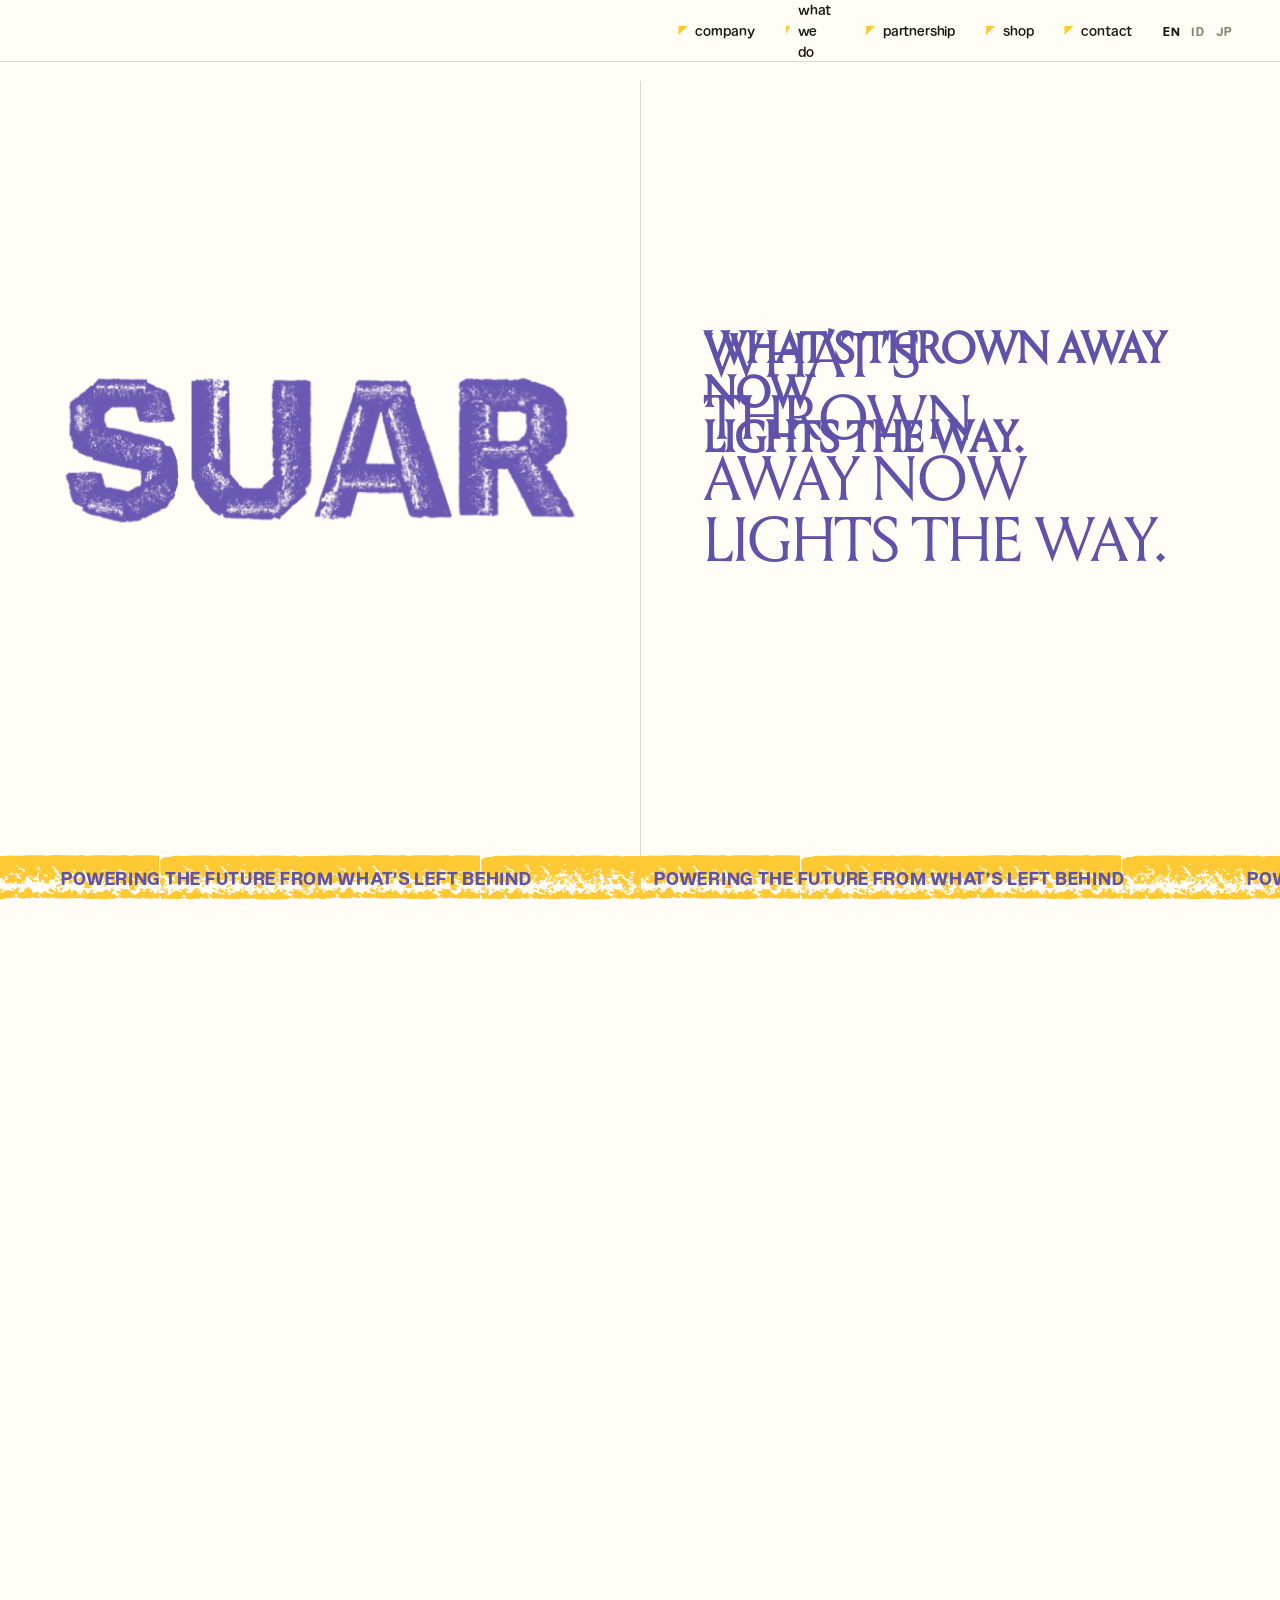
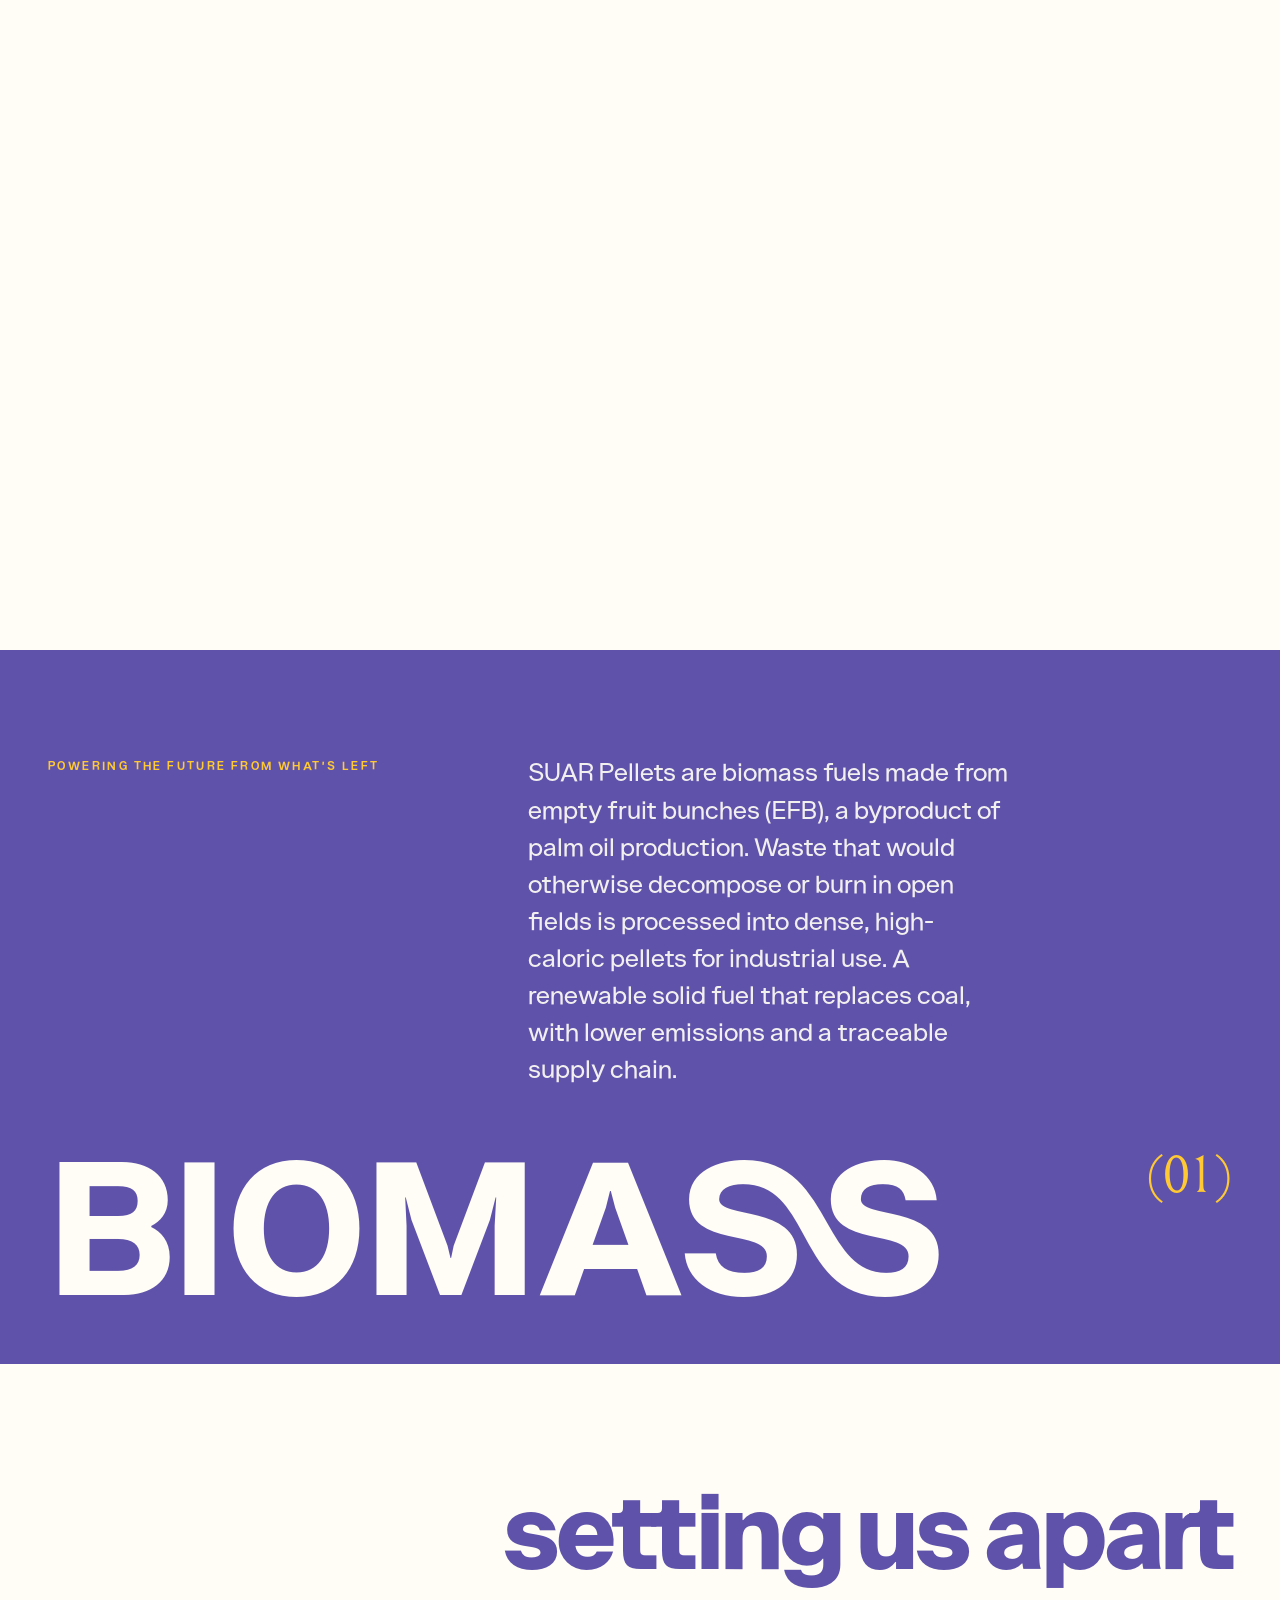
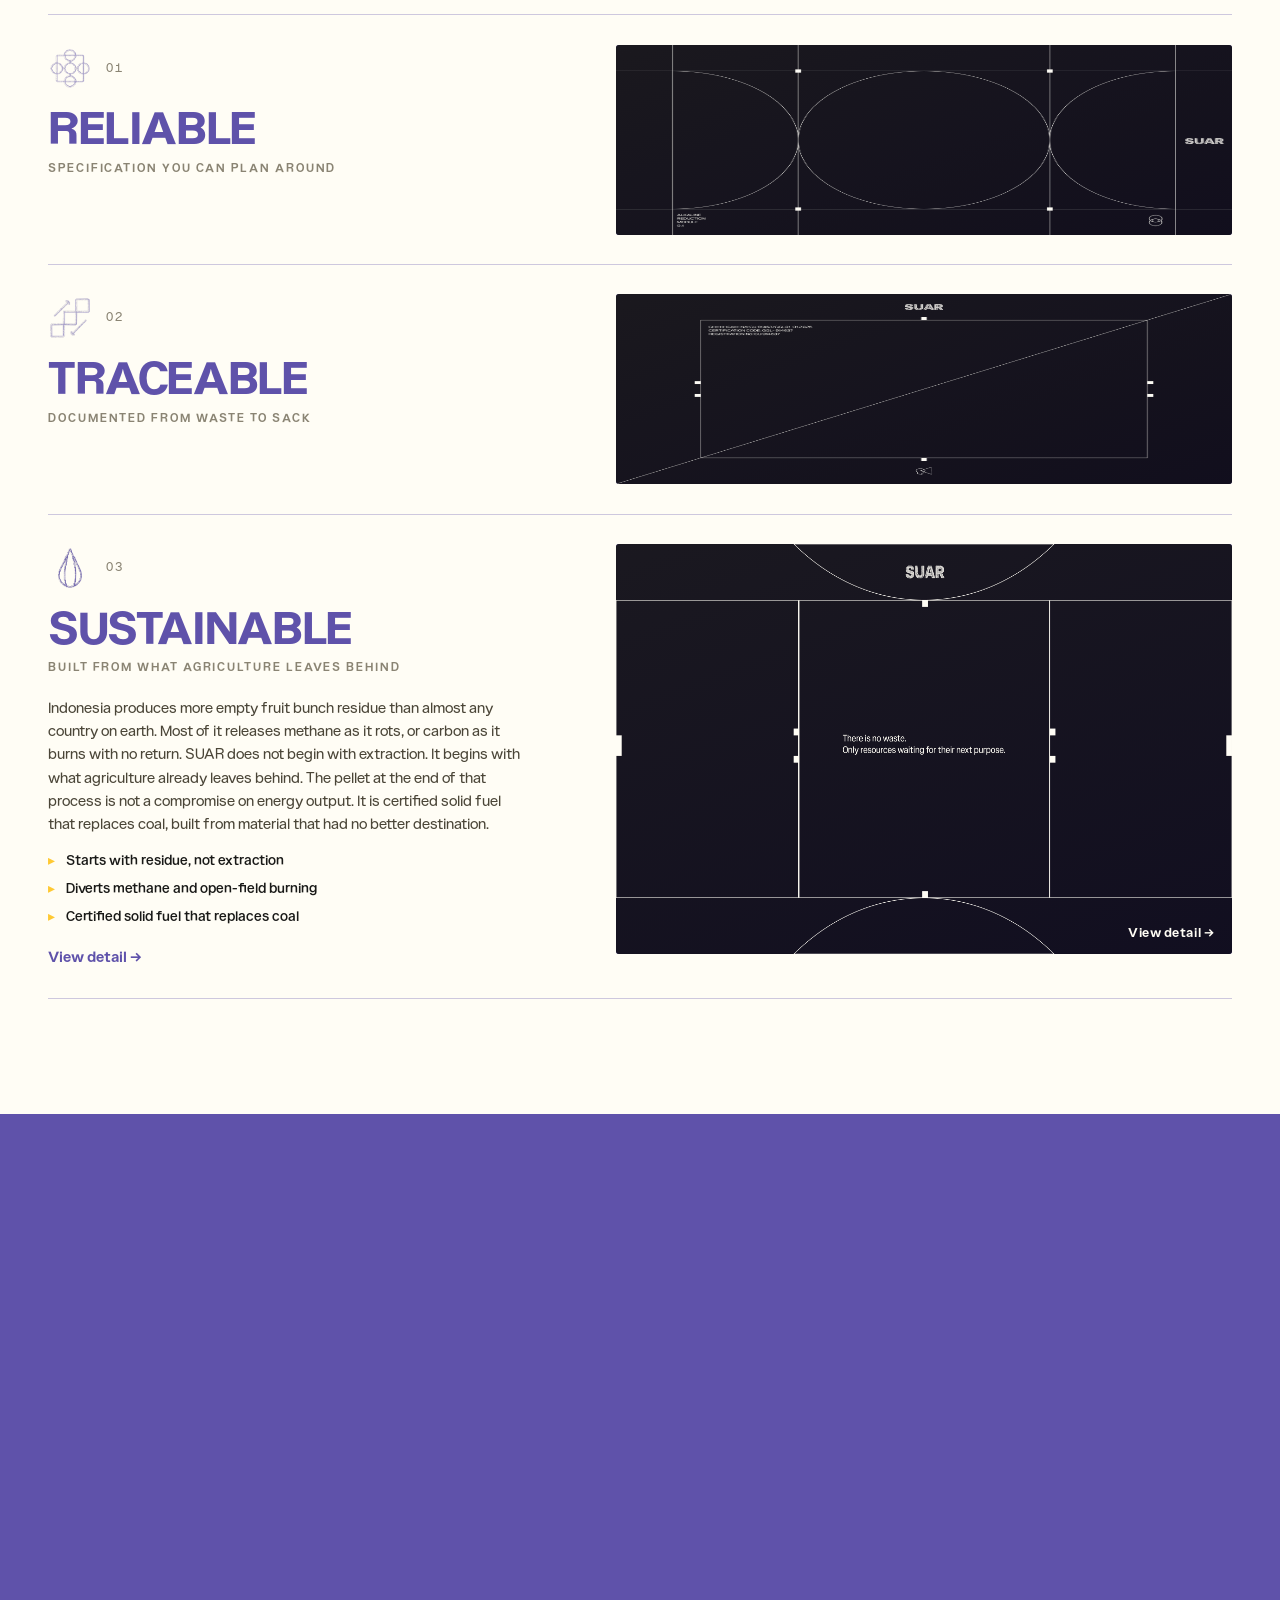
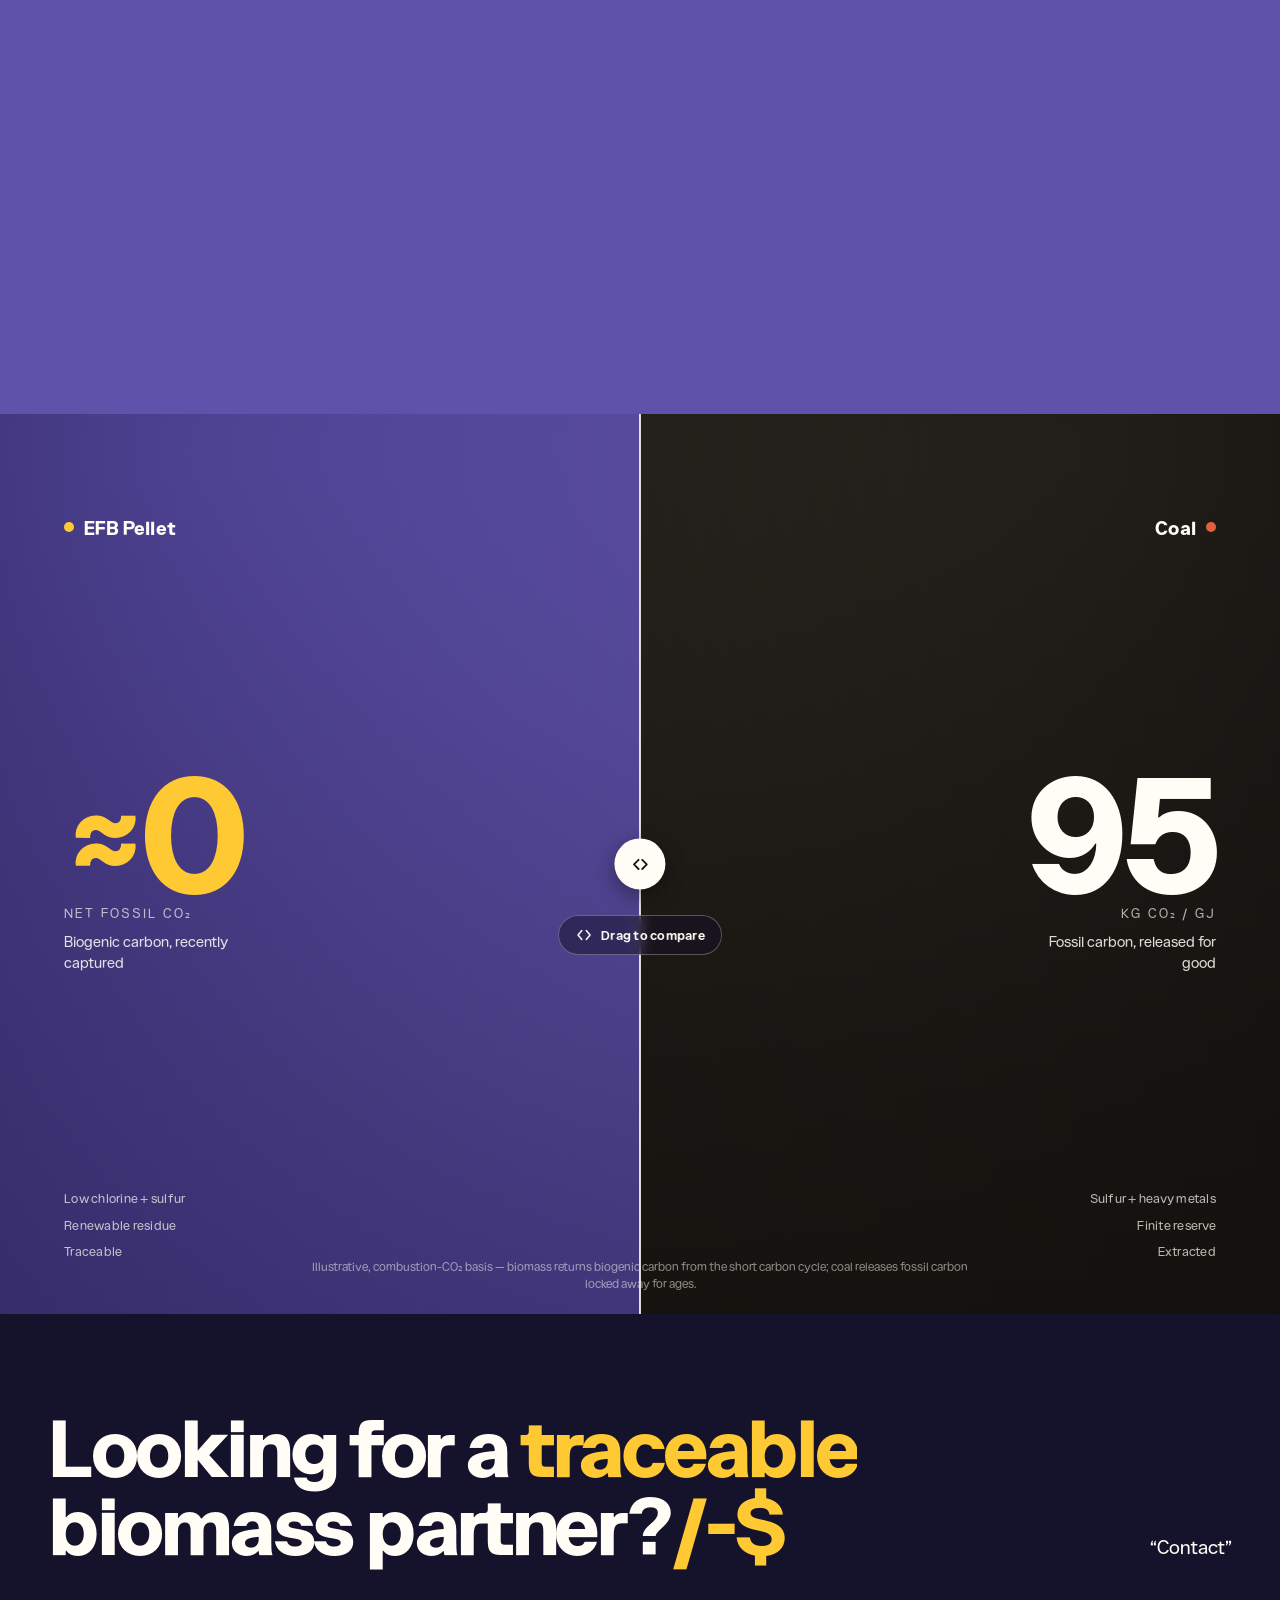
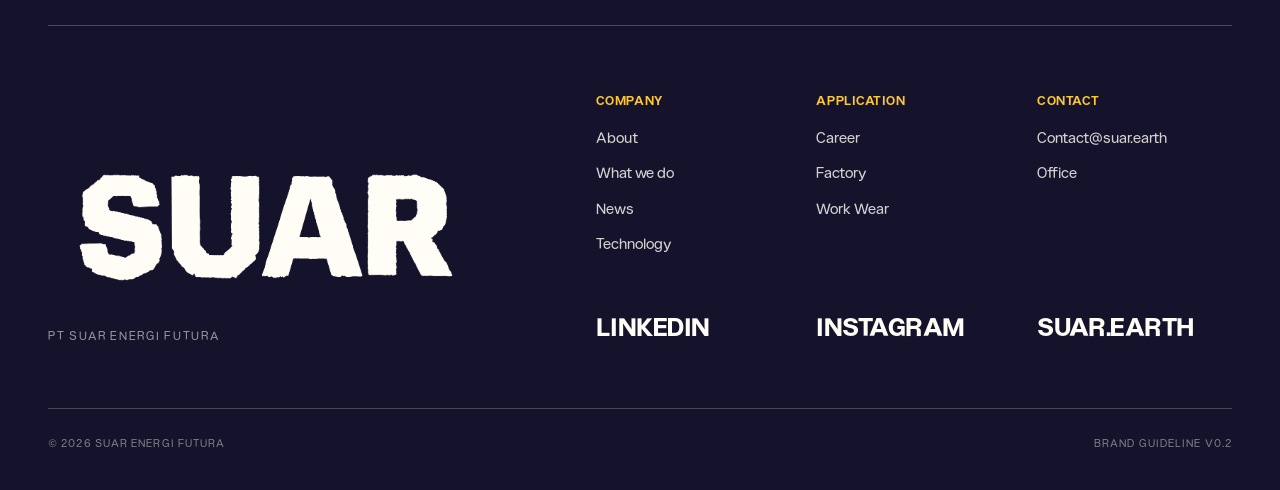
==== commit 064463ff: "Home ticker: remove ✳ separator glyph, keep scrolling text Drop the ::after "✳" on .ht-ticker-track " ====
--- a/index.html
+++ b/index.html
@@ -343,7 +343,7 @@
   transform:translateY(calc((100vh - 34vh - clamp(40px,5vh,60px)) * (1 - var(--p)))); will-change:transform; }
 .ht-ticker-track { display:flex; white-space:nowrap; width:max-content; animation:ht-march 26s linear infinite reverse; }   /* runs opposite to the brush drift */
 .ht-ticker-track span { font-family:"Catalogue",sans-serif; font-weight:700; font-size:clamp(13px,1.5vw,18px); letter-spacing:.04em; text-transform:uppercase; color:var(--uv); padding:0 clamp(20px,2.4vw,40px); }
-.ht-ticker-track span::after { content:"✳"; margin-left:clamp(40px,4.8vw,80px); color:var(--uv); font-size:.7em; vertical-align:middle; }
+.ht-ticker-track span { padding:0 clamp(40px,4.8vw,80px); }
 @keyframes ht-march { from{ transform:translateX(0); } to{ transform:translateX(-50%); } }
 
 /* PelletImageReveal — fills the lower section, clip-reveals from the bottom */
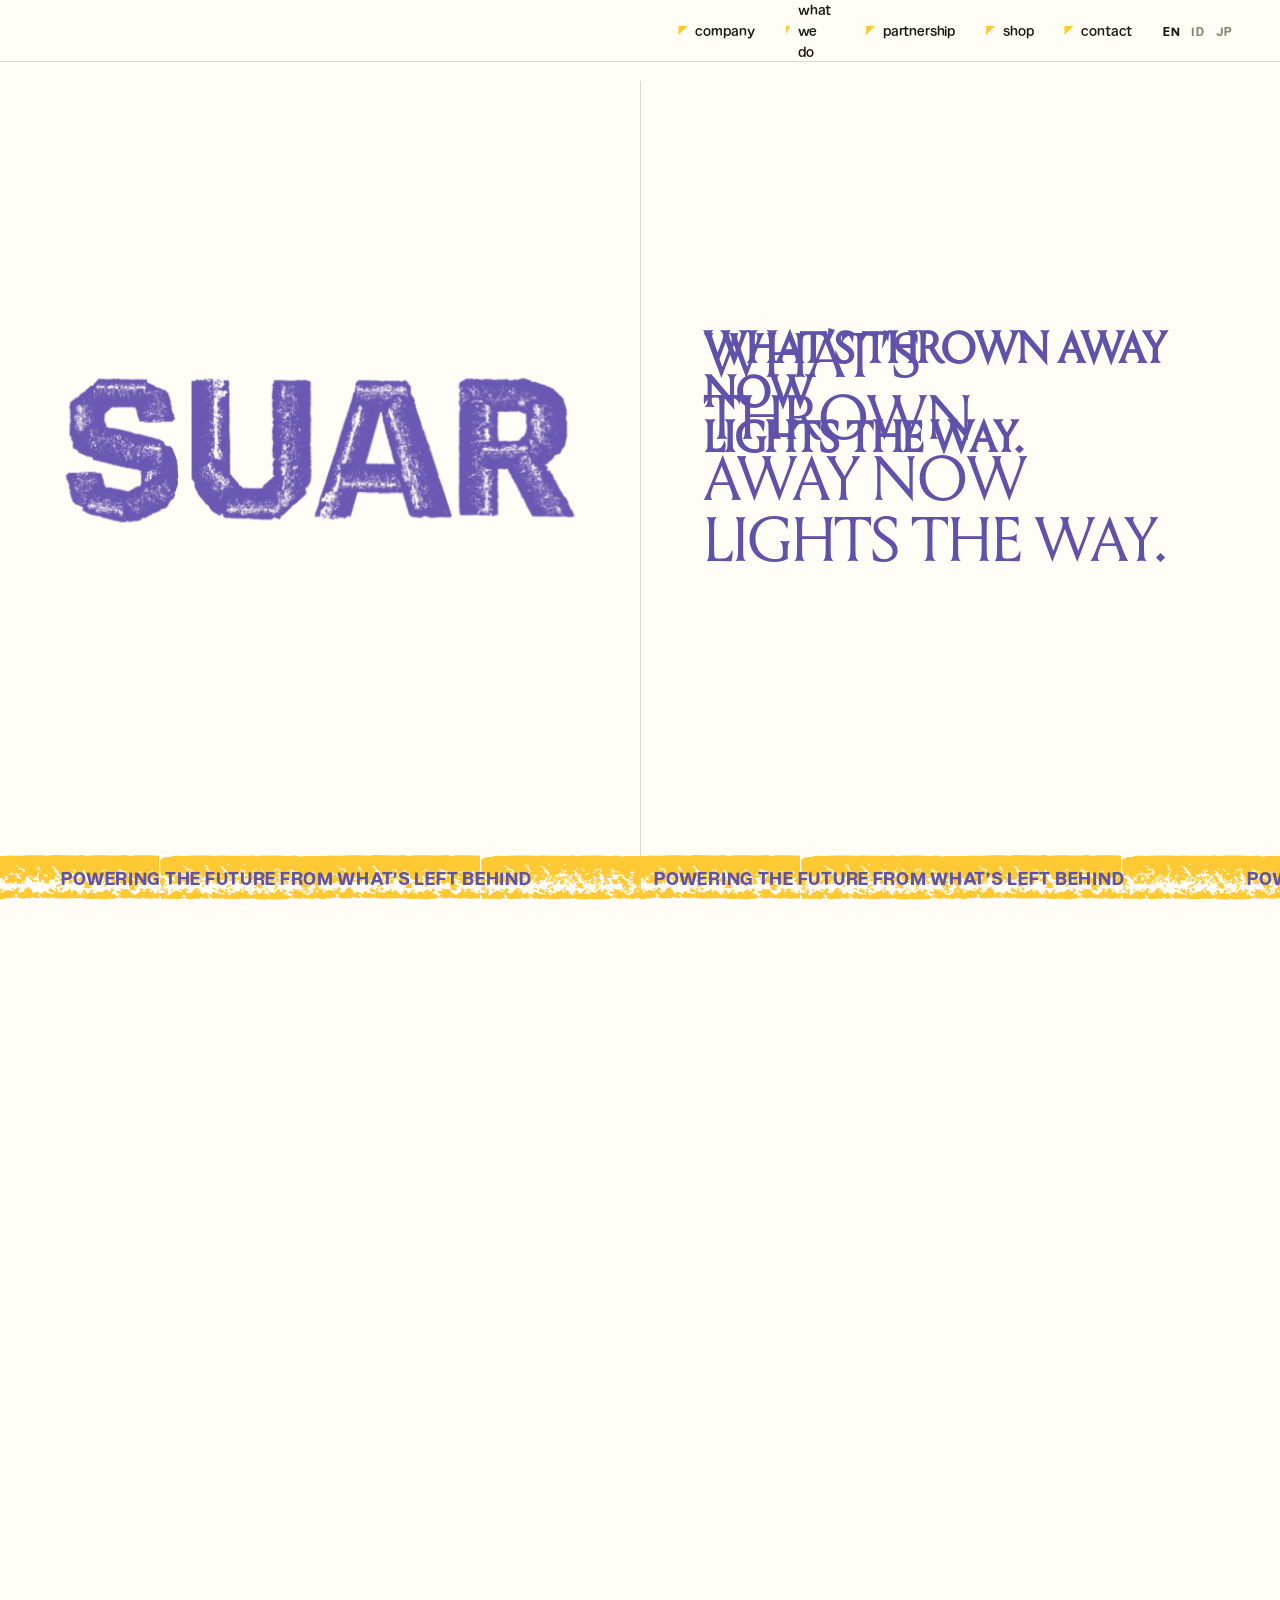
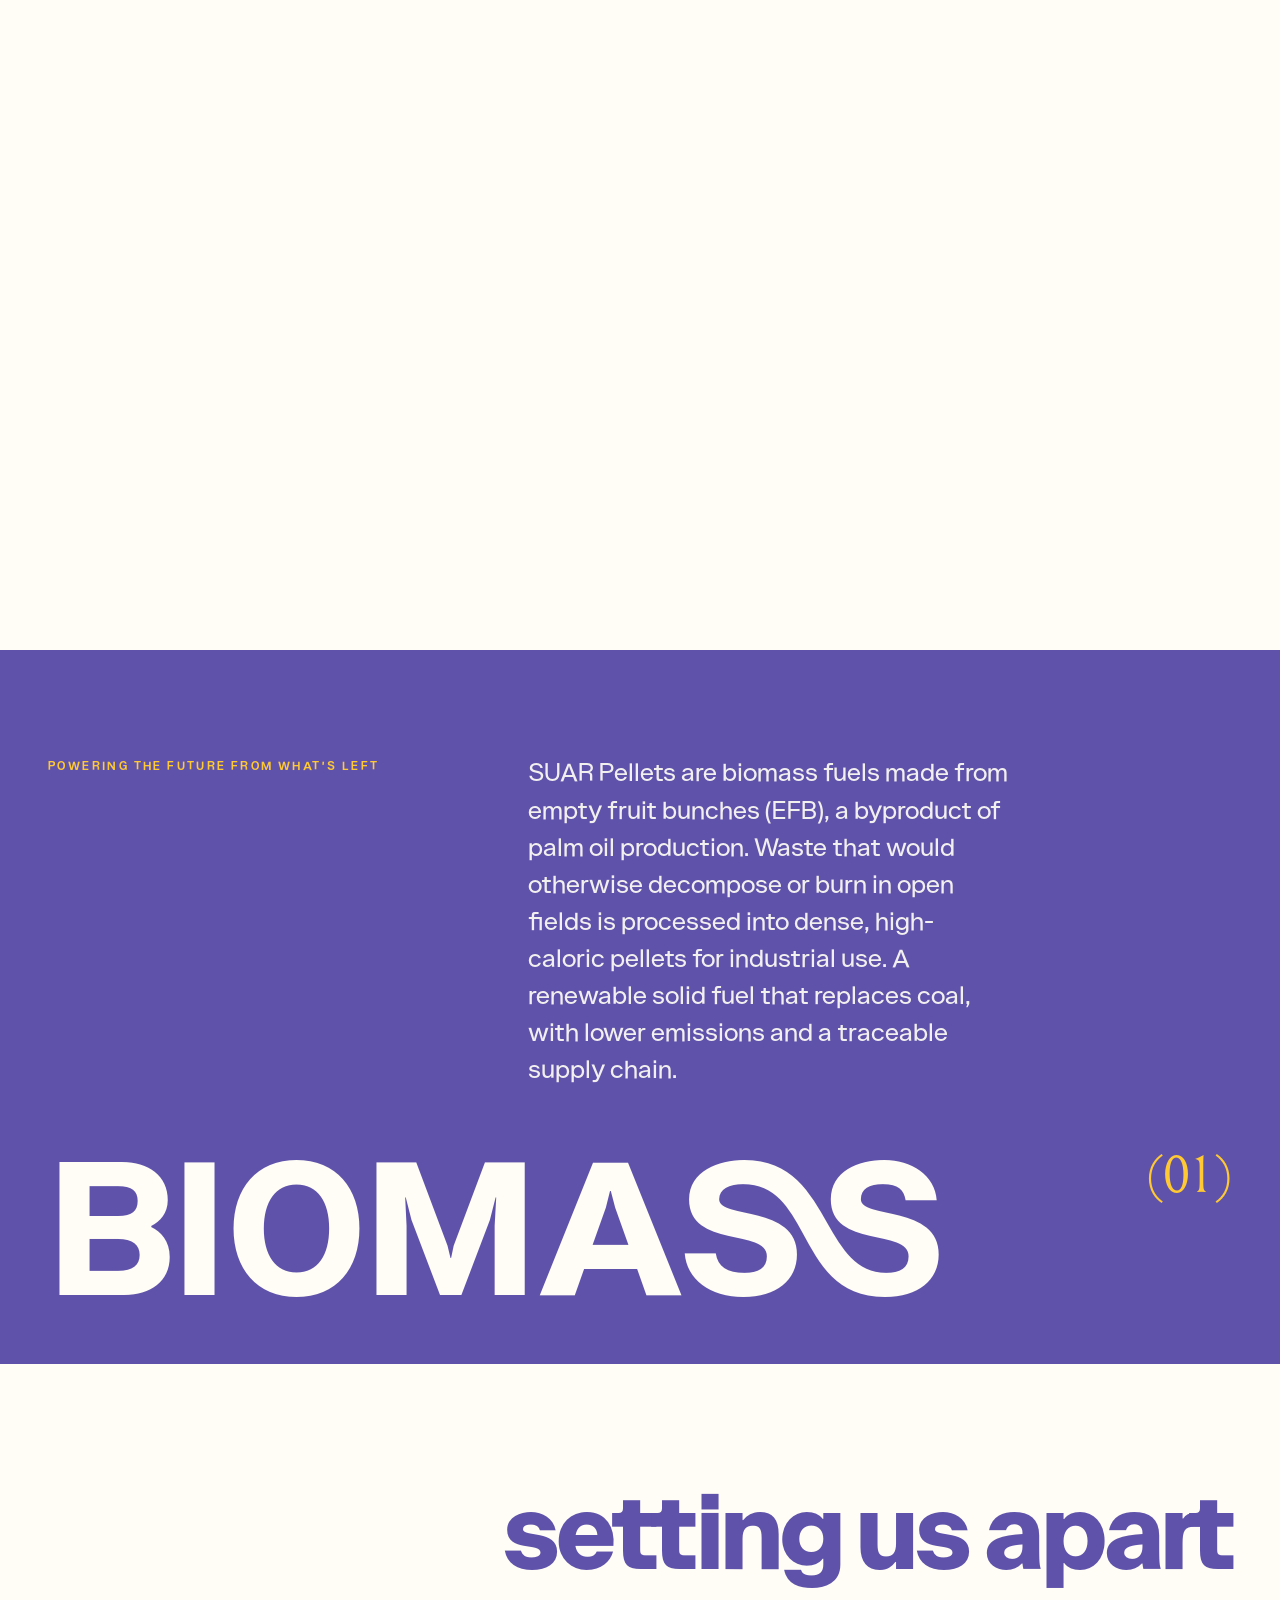
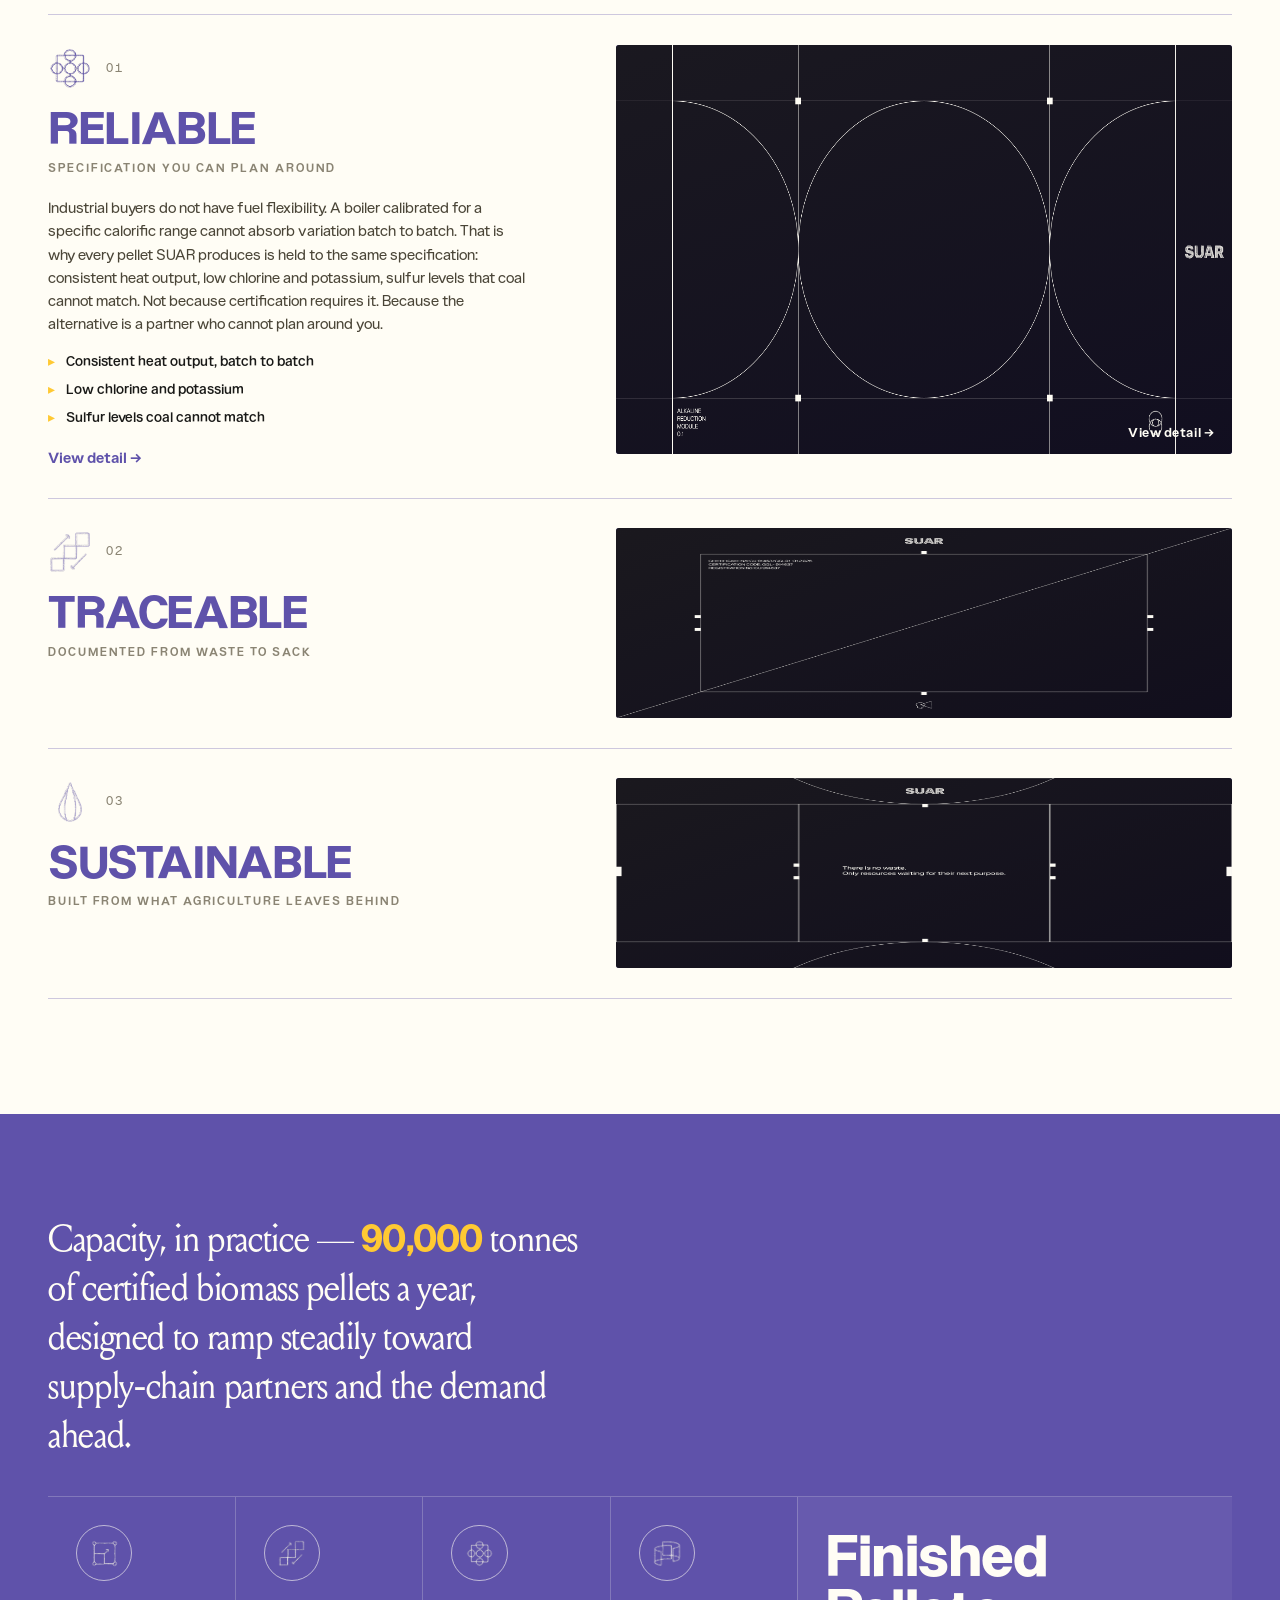
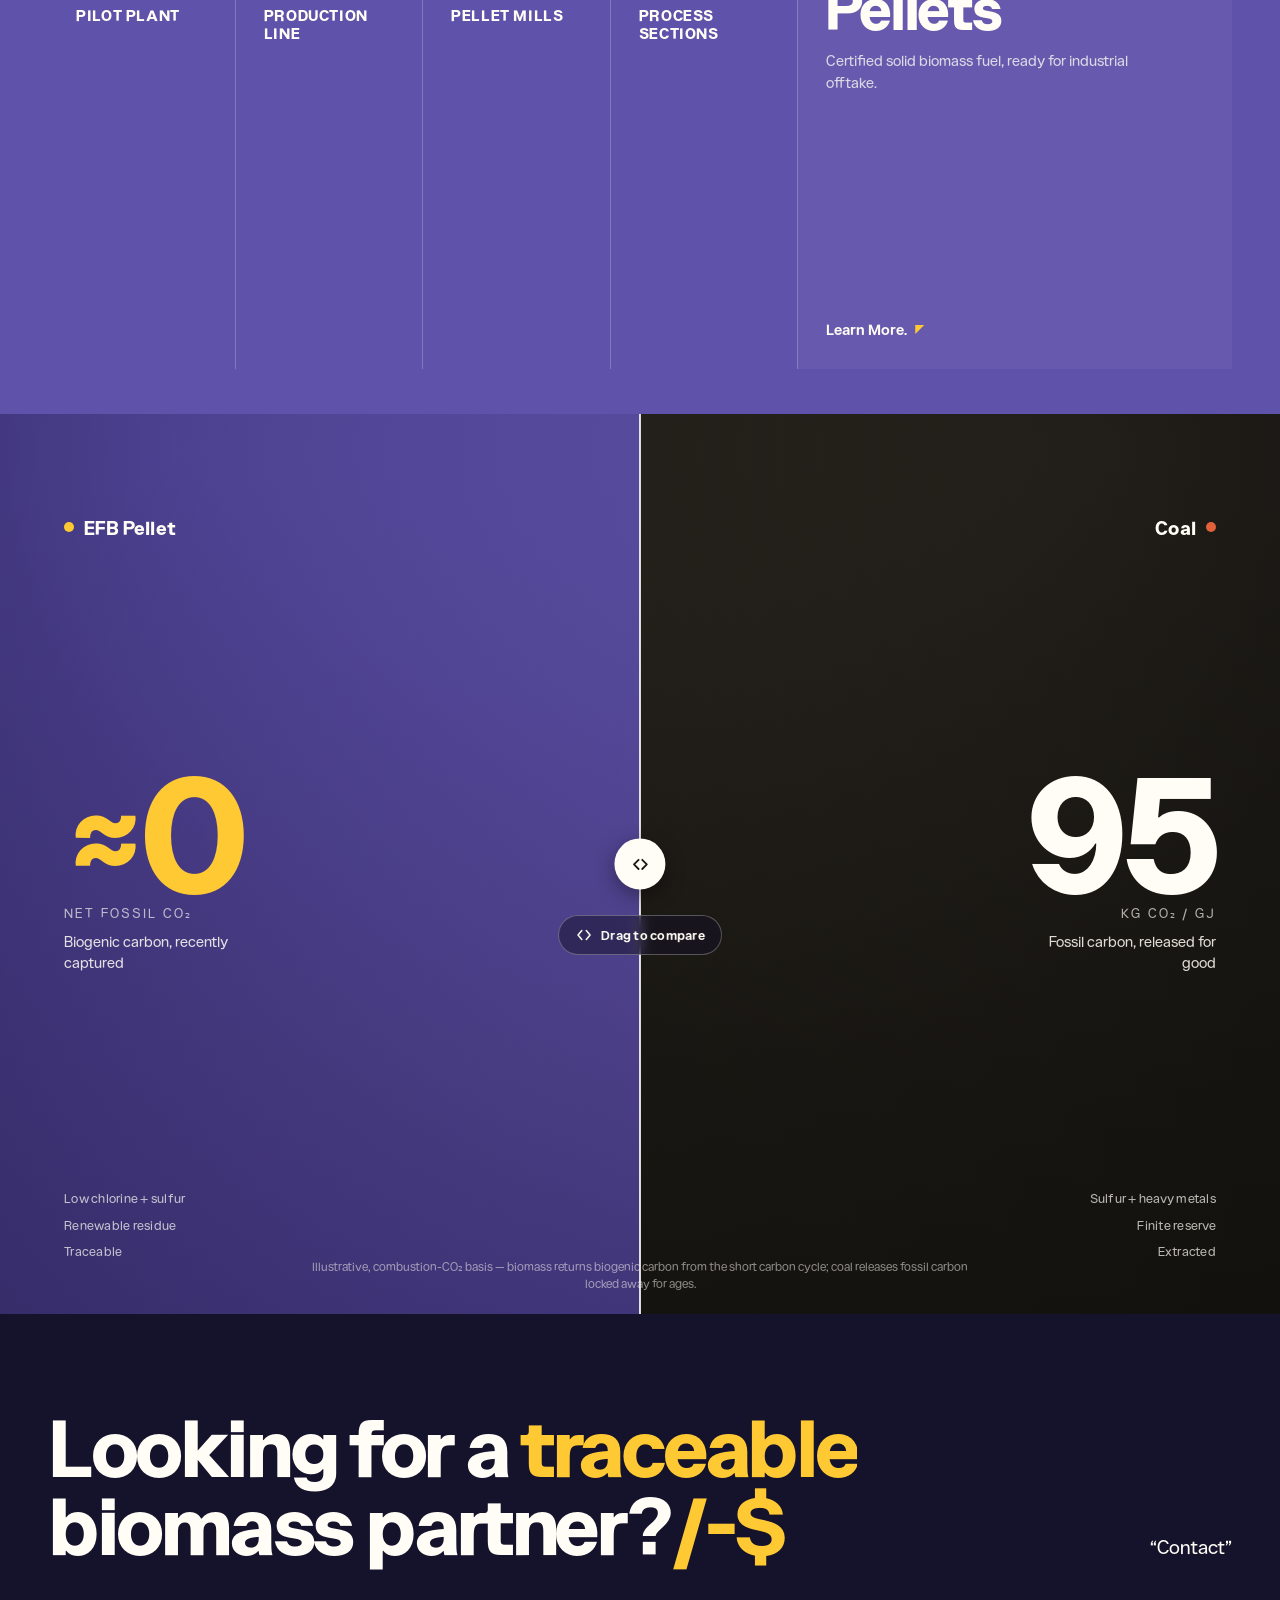
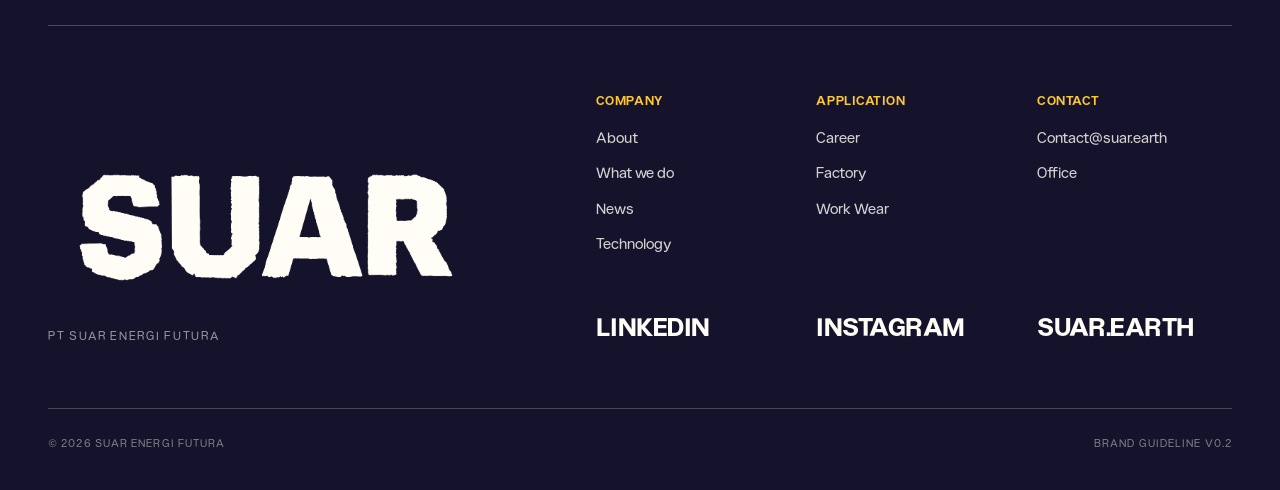
==== commit cde810ca: "Remove all remaining ✳ glyphs; force edge-cache purge Strip the ✳ from the two unused .quote-marquee" ====
--- a/index.html
+++ b/index.html
@@ -299,13 +299,13 @@
 .quote-marquee { border-bottom:none; }
 .quote-marquee .marquee-track { gap:0; padding:18px 0; }
 .quote-marquee .marquee-track span { font-family:"Catalogue",sans-serif; font-weight:700; font-size:clamp(22px,3.2vw,44px); letter-spacing:-.01em; text-transform:uppercase; color:var(--uv); }
-.quote-marquee .marquee-track span::after { content:"✳"; margin:0 clamp(28px,4vw,60px); color:var(--sg); font-size:.6em; vertical-align:middle; }
+.quote-marquee .marquee-track span::after { content:""; margin:0 clamp(28px,4vw,60px); }
 /* UV brush band divider */
 .brush-band { position:relative; height:clamp(34px,4.2vw,56px); background:url("brush-tile.svg") repeat-x center/auto 100%; border-bottom:1px solid var(--hair); animation:brush-drift 30s linear infinite; overflow:hidden; }
 @keyframes brush-drift { to { background-position-x:-378px; } }
 .band-track { position:absolute; inset:0; display:flex; align-items:center; gap:0; white-space:nowrap; width:max-content; animation:band-rev 28s linear infinite; }
 .band-track span { font-family:"Catalogue",sans-serif; font-weight:700; font-size:clamp(16px,1.8vw,22px); letter-spacing:.04em; text-transform:uppercase; color:var(--uv); }
-.band-track span::after { content:"✳"; margin:0 clamp(18px,2.4vw,34px); color:var(--uv); font-size:.7em; vertical-align:middle; }
+.band-track span::after { content:""; margin:0 clamp(18px,2.4vw,34px); }
 @keyframes band-rev { from { transform:translateX(-50%); } to { transform:translateX(0); } }
 @media (prefers-reduced-motion:reduce){ .brush-band, .band-track{ animation:none; } }
 /* ===== HERO TRANSITION (scroll-driven Artboard1 → Artboard7) =====
--- a/site.css
+++ b/site.css
@@ -193,8 +193,7 @@
 /* ---------- MARQUEE ---------- */
 .marquee { overflow:hidden; white-space:nowrap; border-top:1px solid var(--hair); border-bottom:1px solid var(--hair); }
 .marquee-track { display:inline-flex; gap:40px; padding:10px 0; animation:marq var(--marq-dur,32s) linear infinite; }
-.marquee-track span { font-size:14px; letter-spacing:.18em; text-transform:uppercase; color:var(--ink-soft); font-weight:500; }
-.marquee-track span::after { content:"✳"; margin-left:40px; color:var(--sg); }
+.marquee-track span { font-size:14px; letter-spacing:.18em; text-transform:uppercase; color:var(--ink-soft); font-weight:500; padding-right:40px; }
 @keyframes marq { to { transform:translateX(-50%); } }
 
 /* ---------- METADATA CHIP (atoll motif) ---------- */
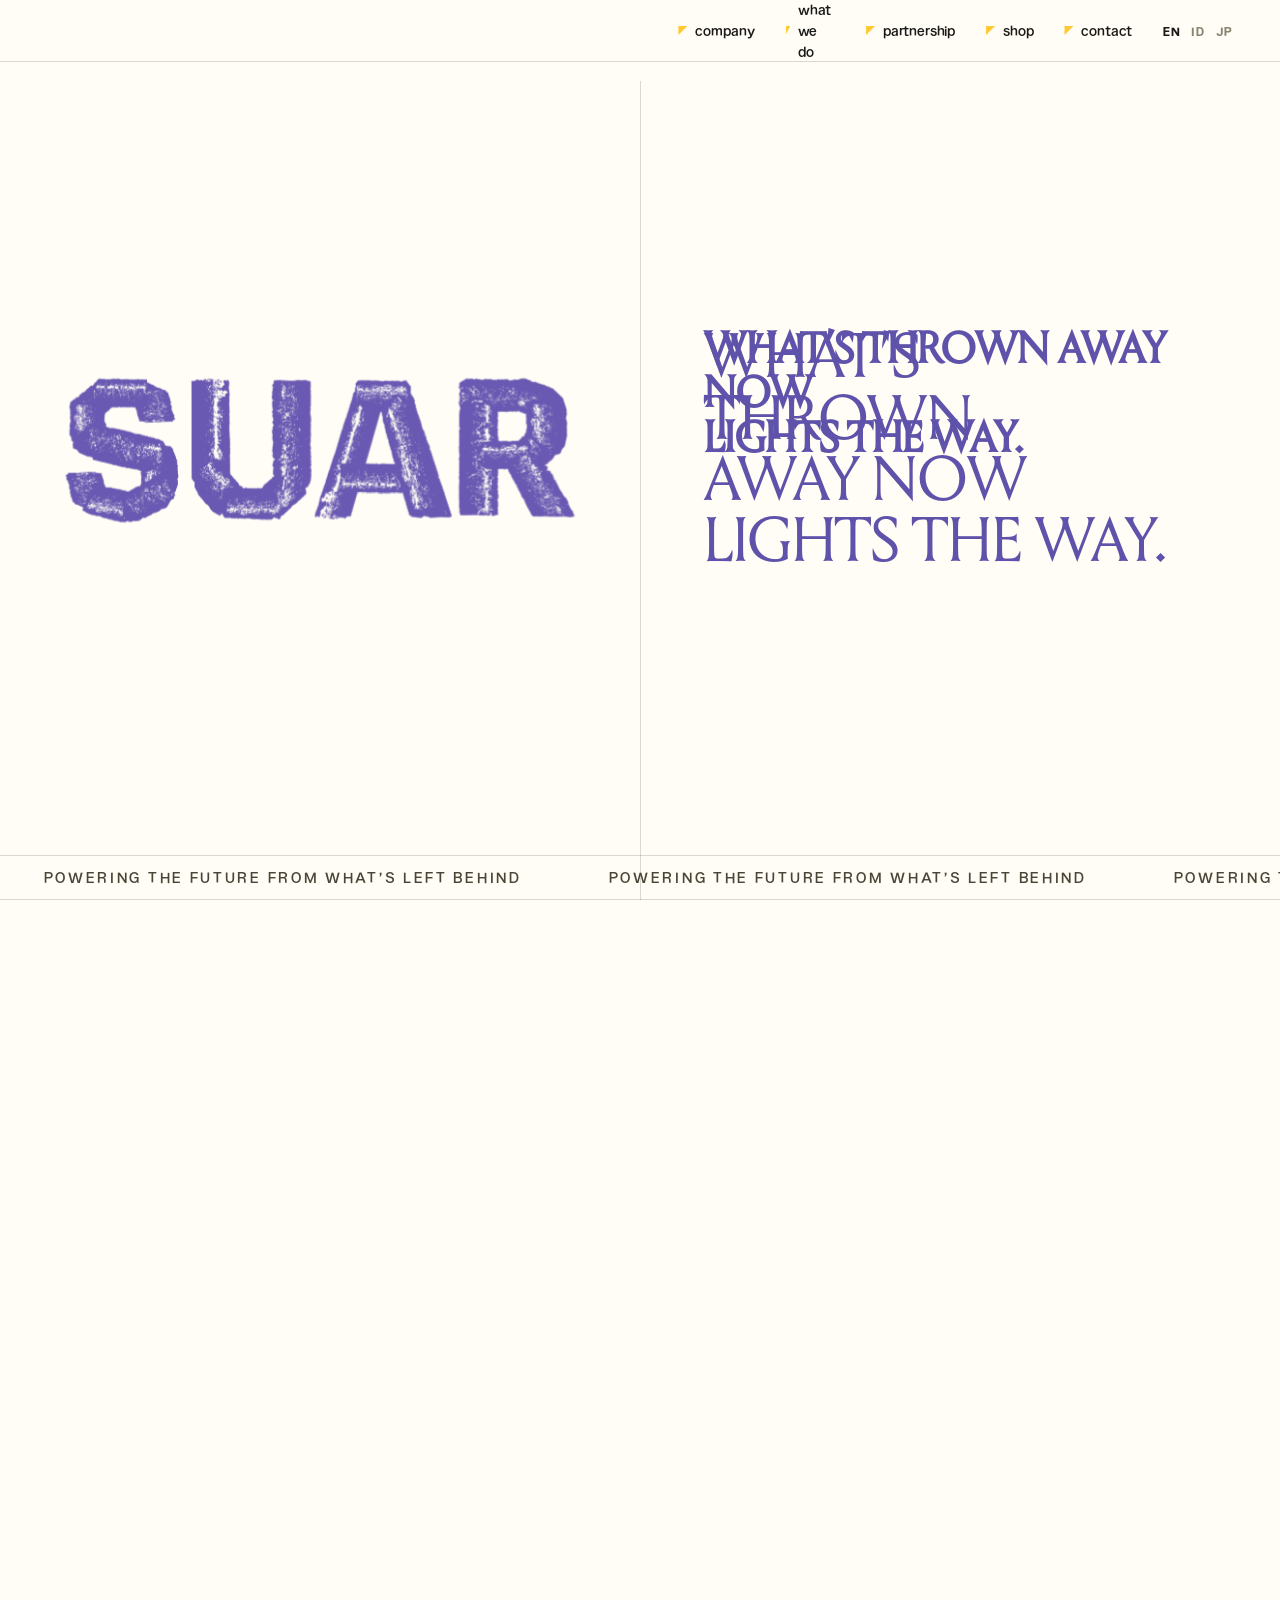
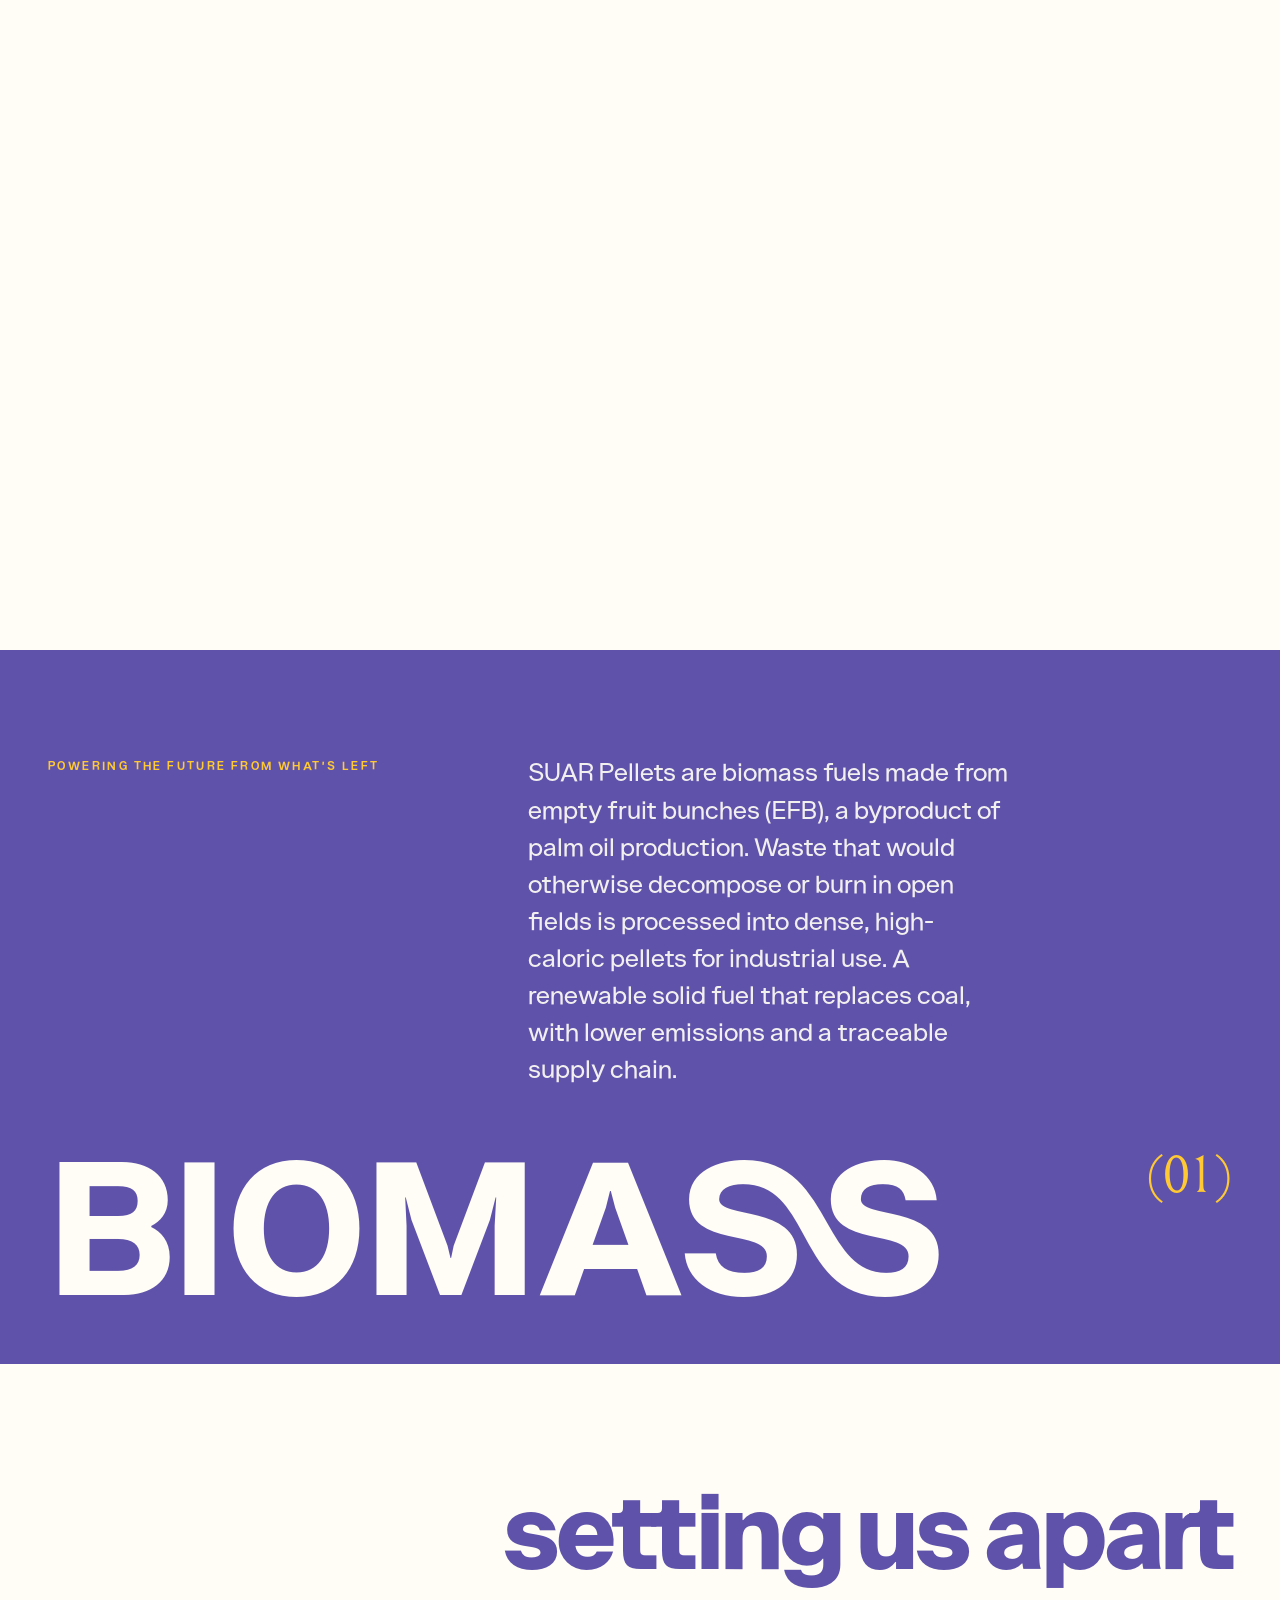
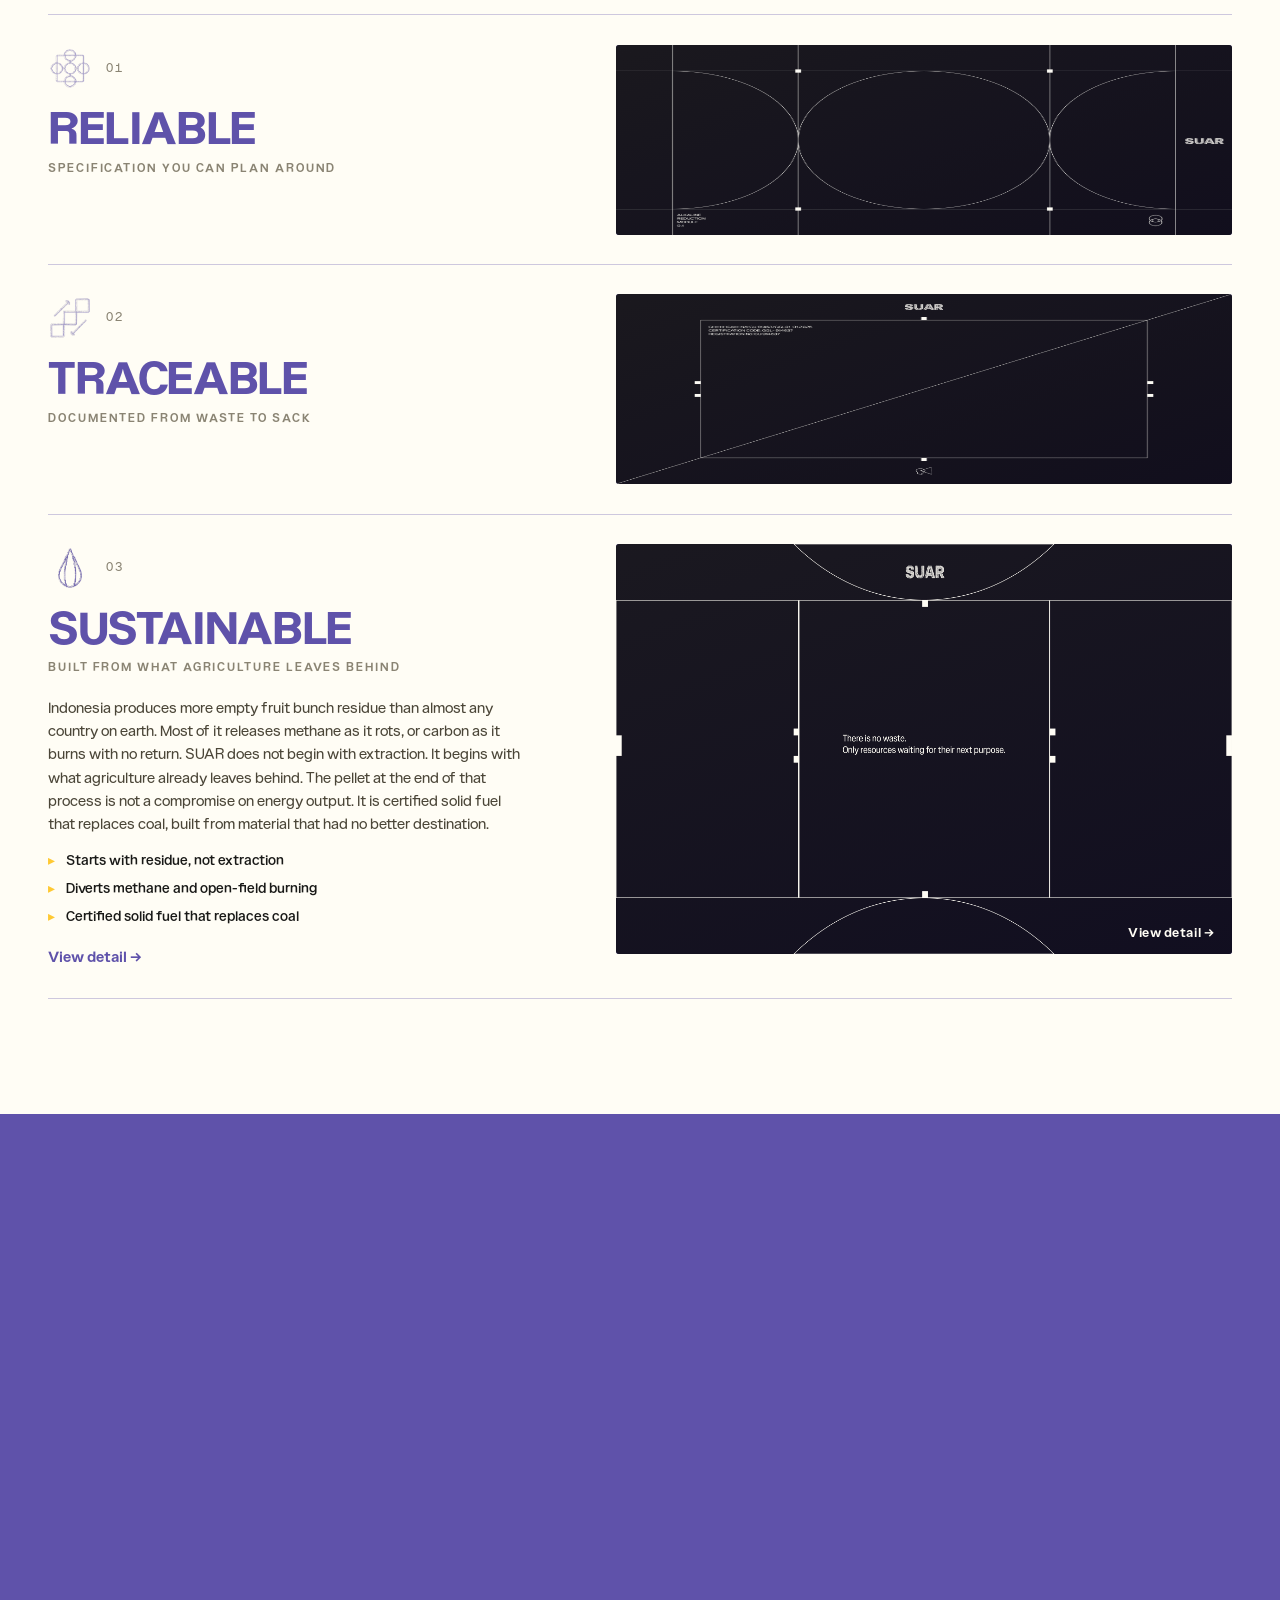
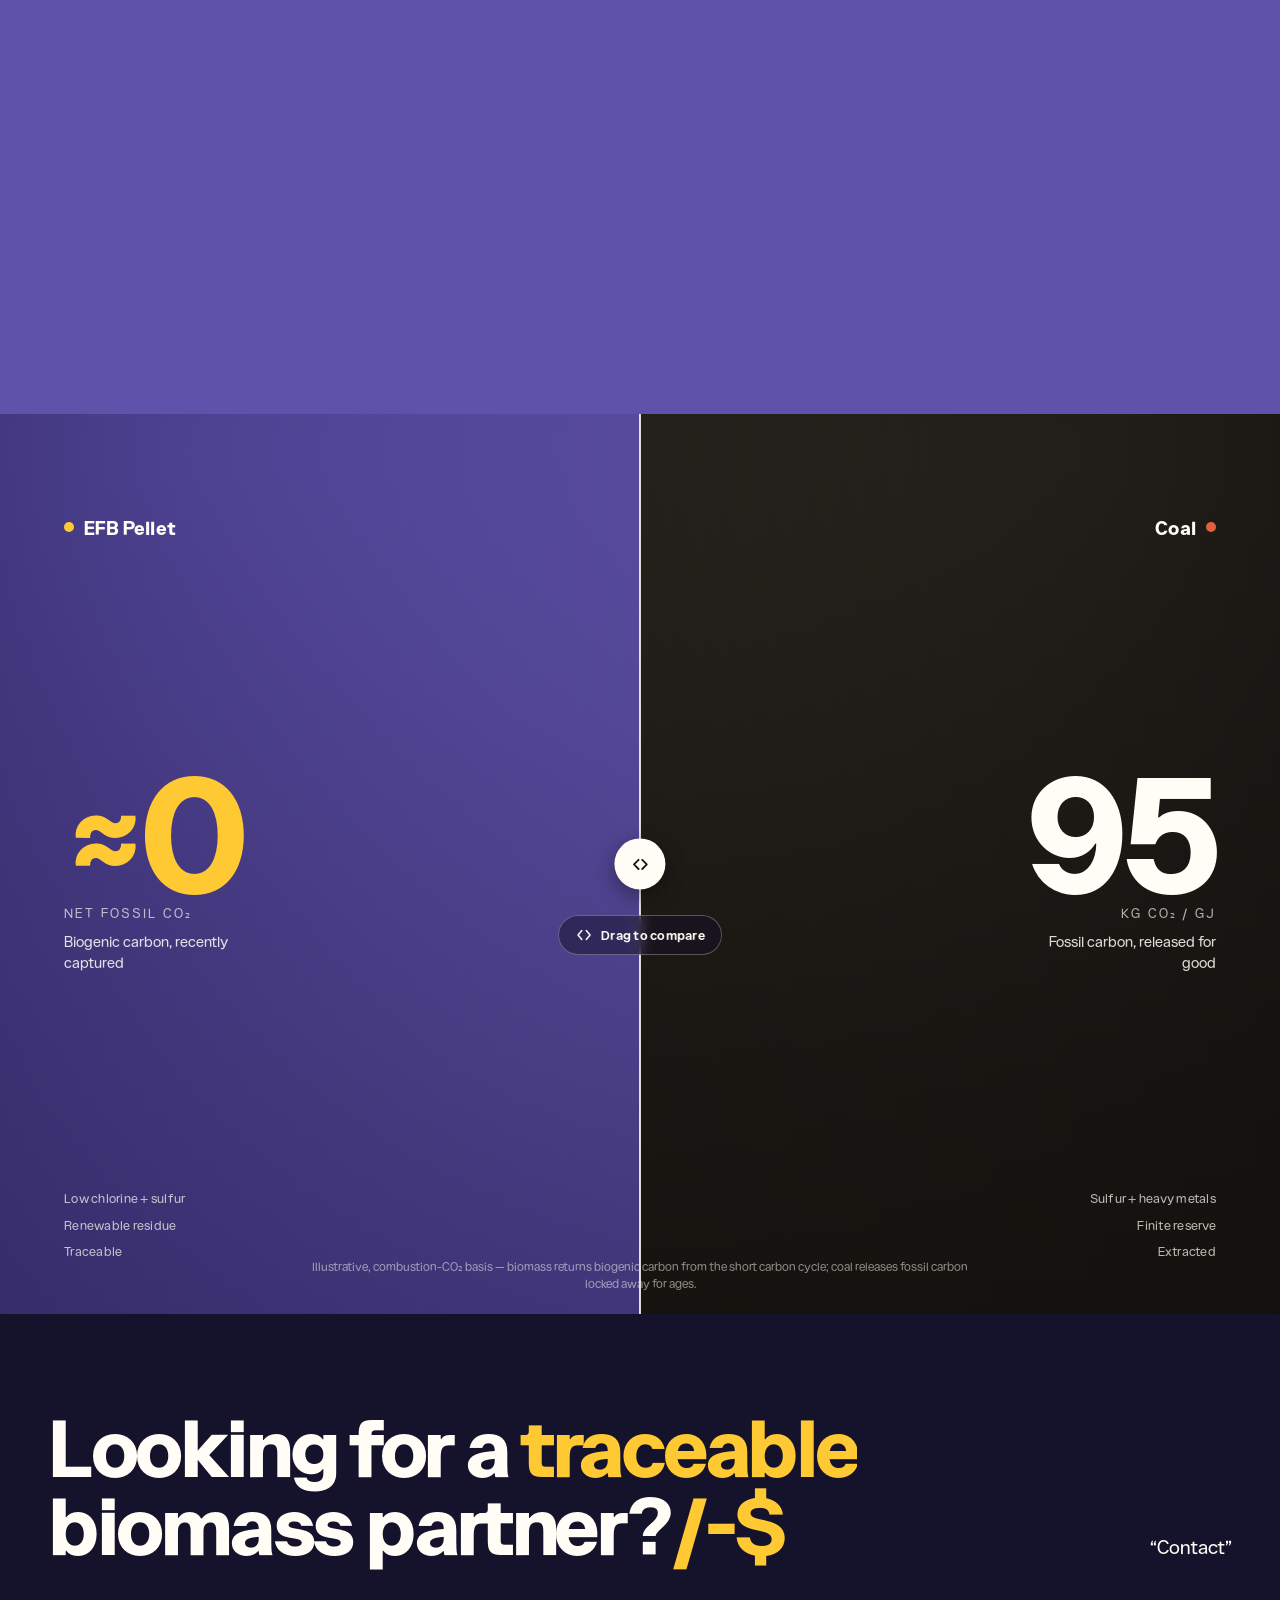
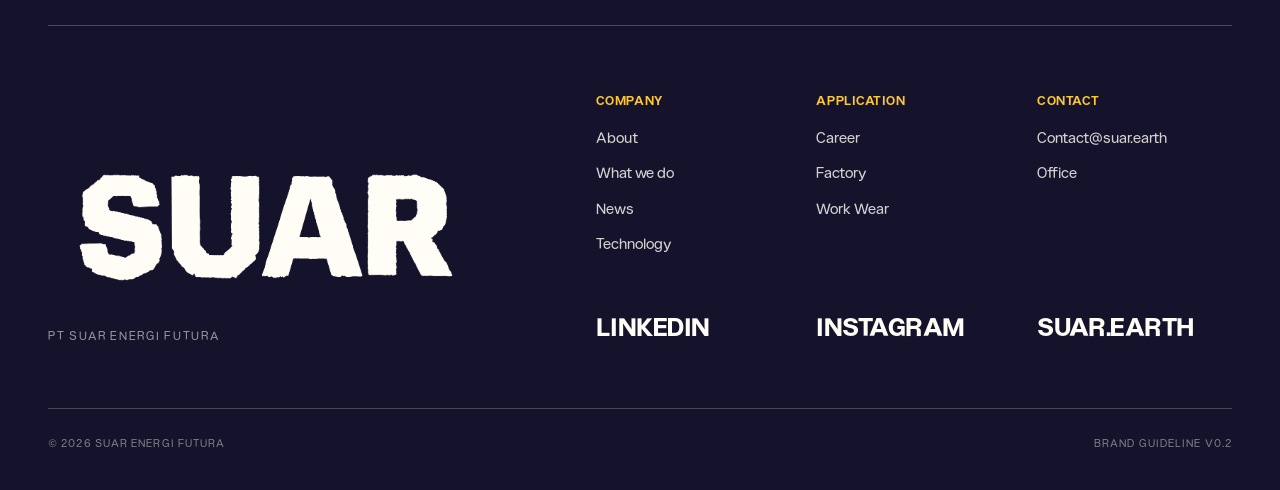
==== commit a53f6a27: "Home hero ticker: restyle to plain marquee look Drop the yellow brush-tile band; make the hero runni" ====
--- a/index.html
+++ b/index.html
@@ -335,15 +335,13 @@
 .hh-open { font-size:clamp(34px,4.9vw,80px); line-height:.98; opacity:clamp(0, (0.55 - var(--p)) / 0.22, 1); }
 .hh-compact { font-size:clamp(26px,3.4vw,52px); line-height:1.02; opacity:clamp(0, (var(--p) - 0.34) / 0.22, 1); }
 
-/* TickerMarquee — AB1 bottom · AB7 ~34vh divider; rises with (1-p) */
-/* previous design: running text ABOVE the Sun Glow brush iconography */
+/* TickerMarquee — plain letter-spaced running text (marquee style); rises to the 34vh divider with (1-p) */
 .ht-ticker { position:absolute; left:0; right:0; top:34vh; height:clamp(40px,5vh,60px); z-index:4;
-  background:url("brush-tile.svg") repeat-x center/auto 100%; display:flex; align-items:center; overflow:hidden;
-  animation:brush-drift 30s linear infinite;
+  background:transparent; display:flex; align-items:center; overflow:hidden;
+  border-top:1px solid var(--hair); border-bottom:1px solid var(--hair);
   transform:translateY(calc((100vh - 34vh - clamp(40px,5vh,60px)) * (1 - var(--p)))); will-change:transform; }
-.ht-ticker-track { display:flex; white-space:nowrap; width:max-content; animation:ht-march 26s linear infinite reverse; }   /* runs opposite to the brush drift */
-.ht-ticker-track span { font-family:"Catalogue",sans-serif; font-weight:700; font-size:clamp(13px,1.5vw,18px); letter-spacing:.04em; text-transform:uppercase; color:var(--uv); padding:0 clamp(20px,2.4vw,40px); }
-.ht-ticker-track span { padding:0 clamp(40px,4.8vw,80px); }
+.ht-ticker-track { display:flex; white-space:nowrap; width:max-content; animation:ht-march 26s linear infinite reverse; }
+.ht-ticker-track span { font-size:clamp(13px,1.4vw,15px); letter-spacing:.18em; text-transform:uppercase; color:var(--ink-soft); font-weight:500; padding:0 clamp(28px,3.4vw,54px); }
 @keyframes ht-march { from{ transform:translateX(0); } to{ transform:translateX(-50%); } }
 
 /* PelletImageReveal — fills the lower section, clip-reveals from the bottom */
